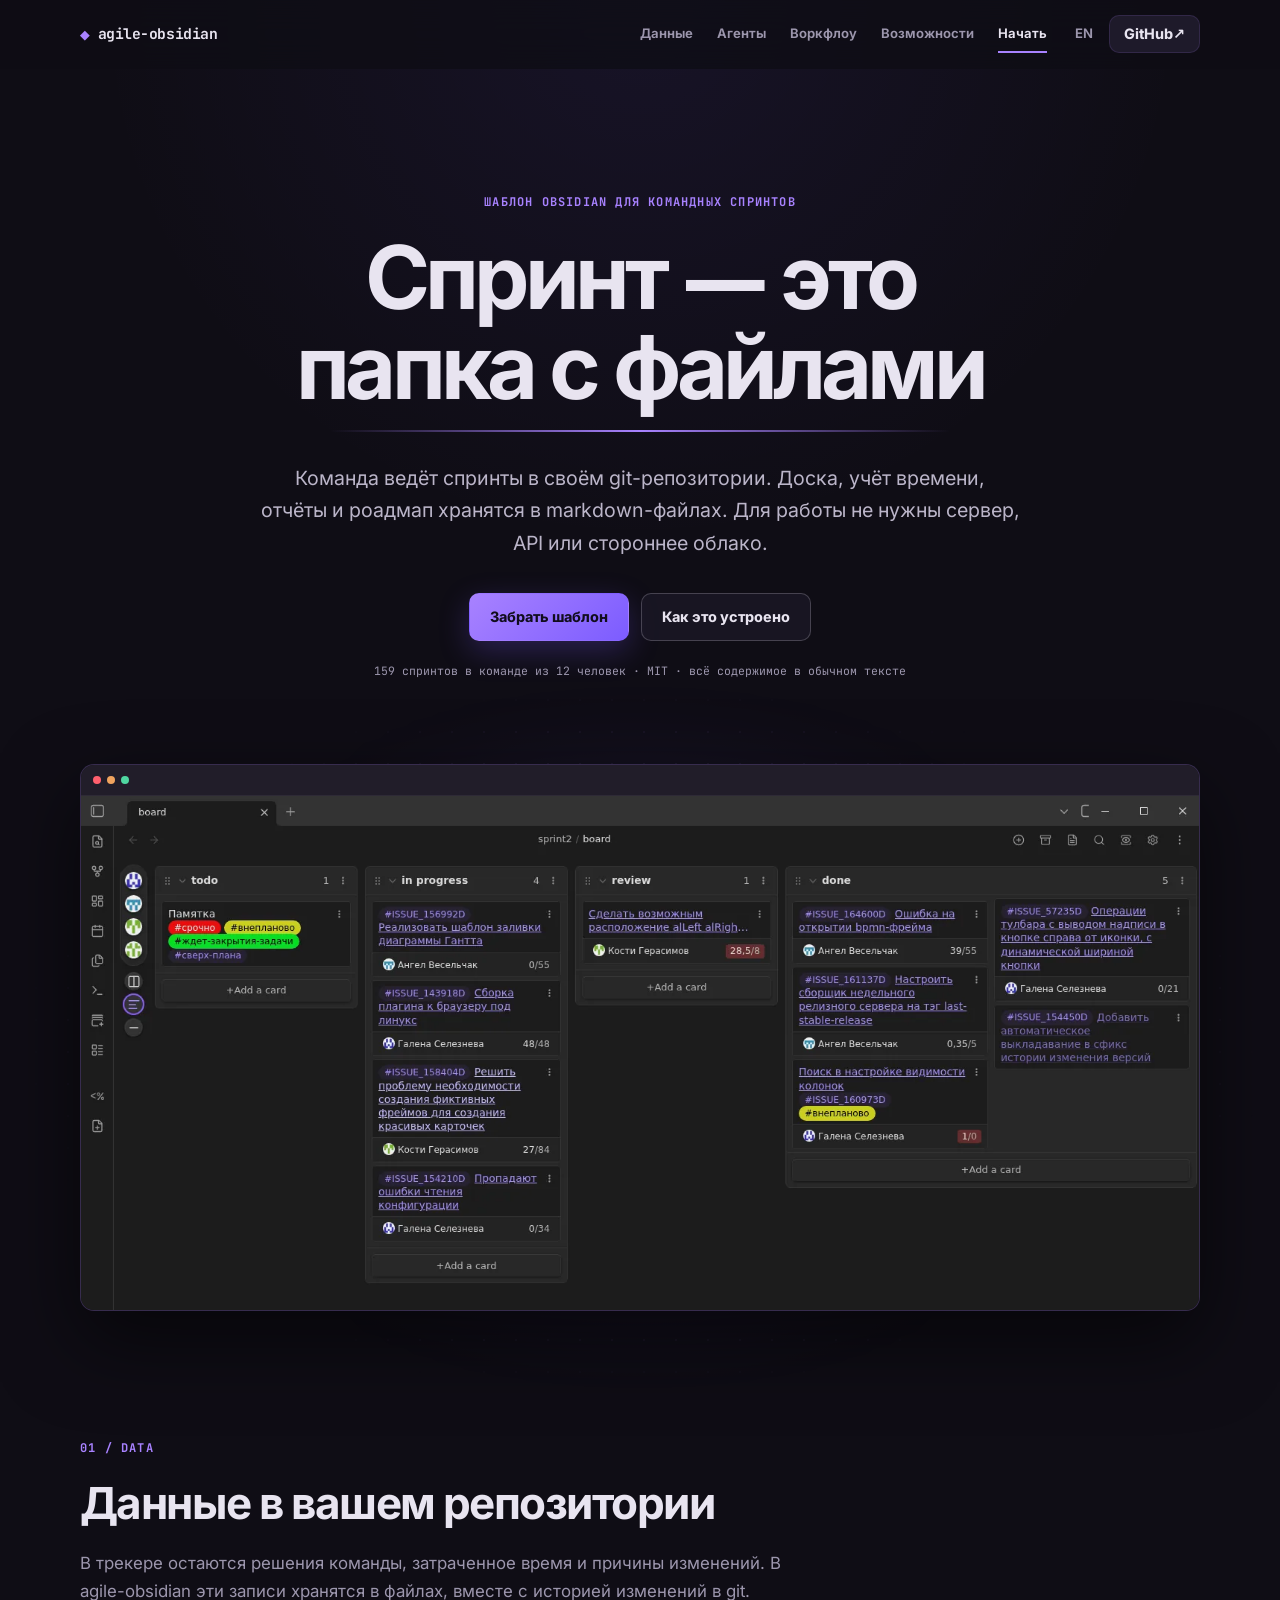
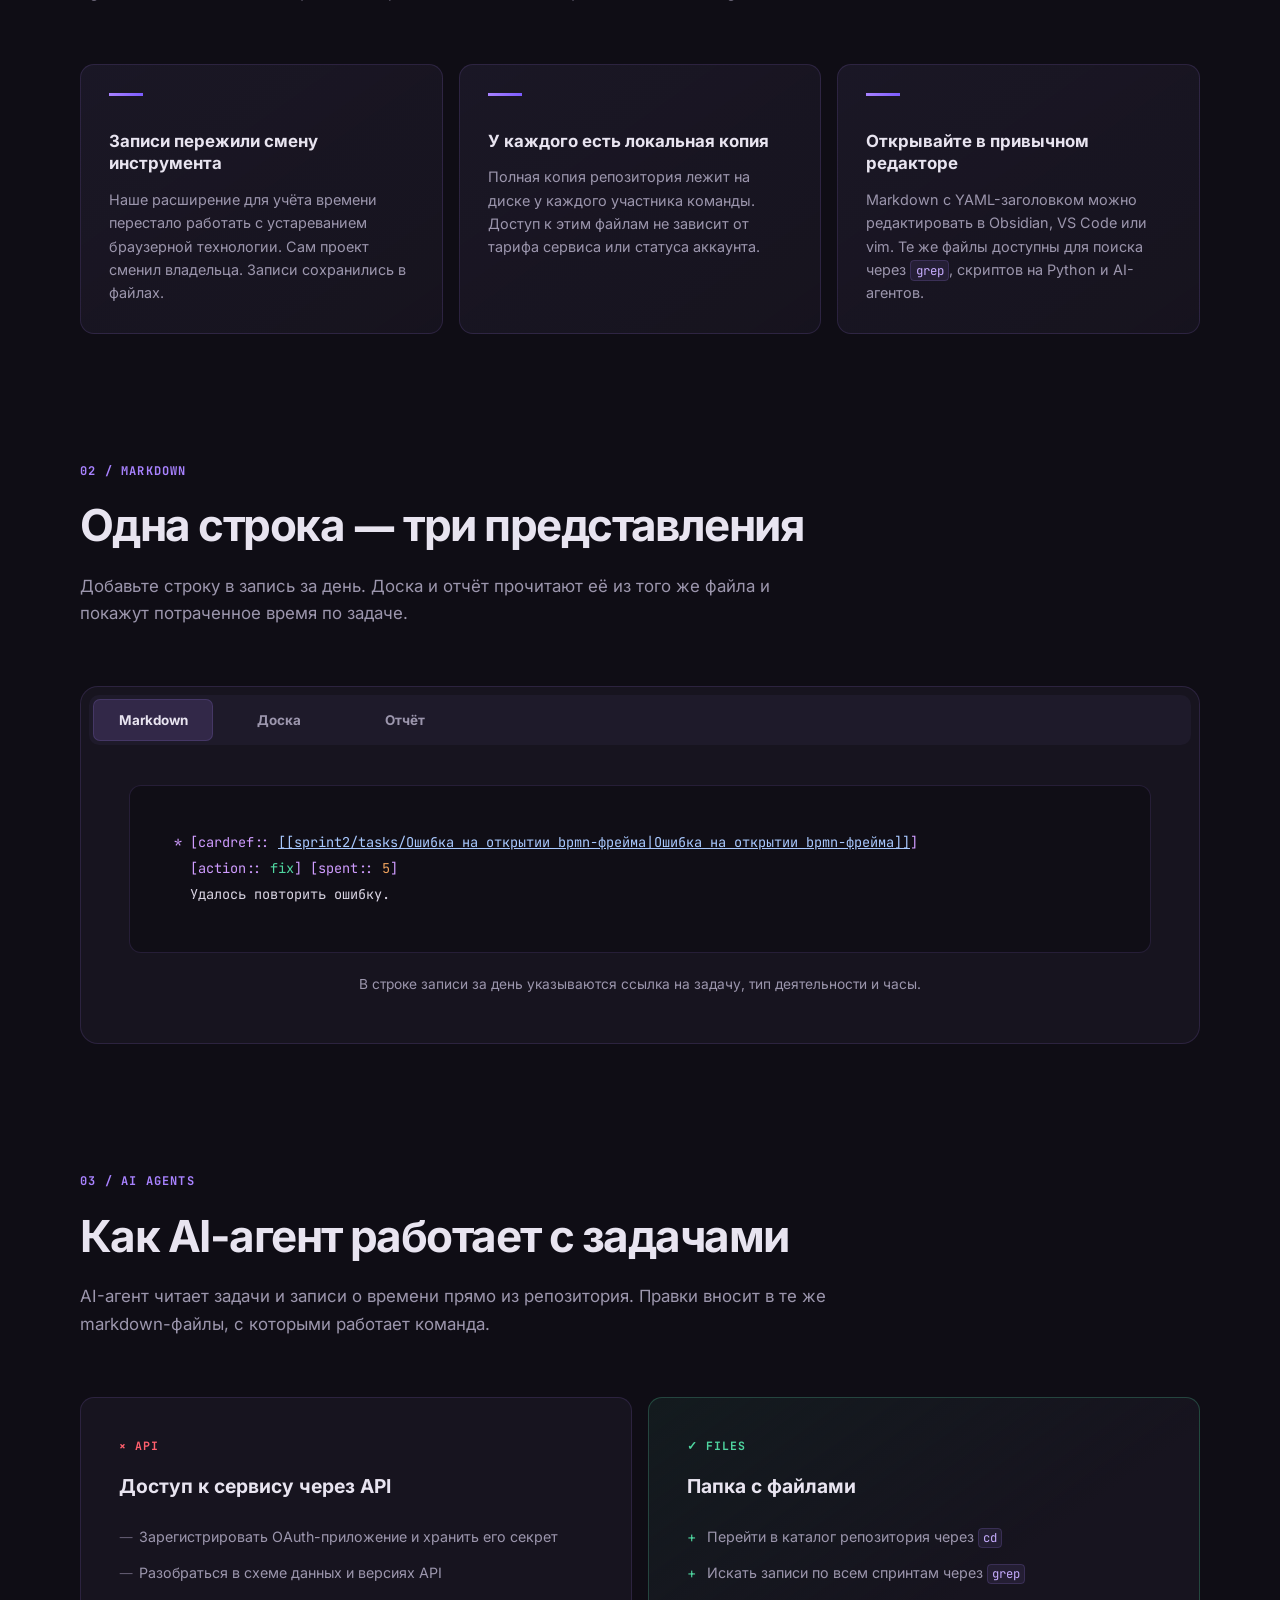
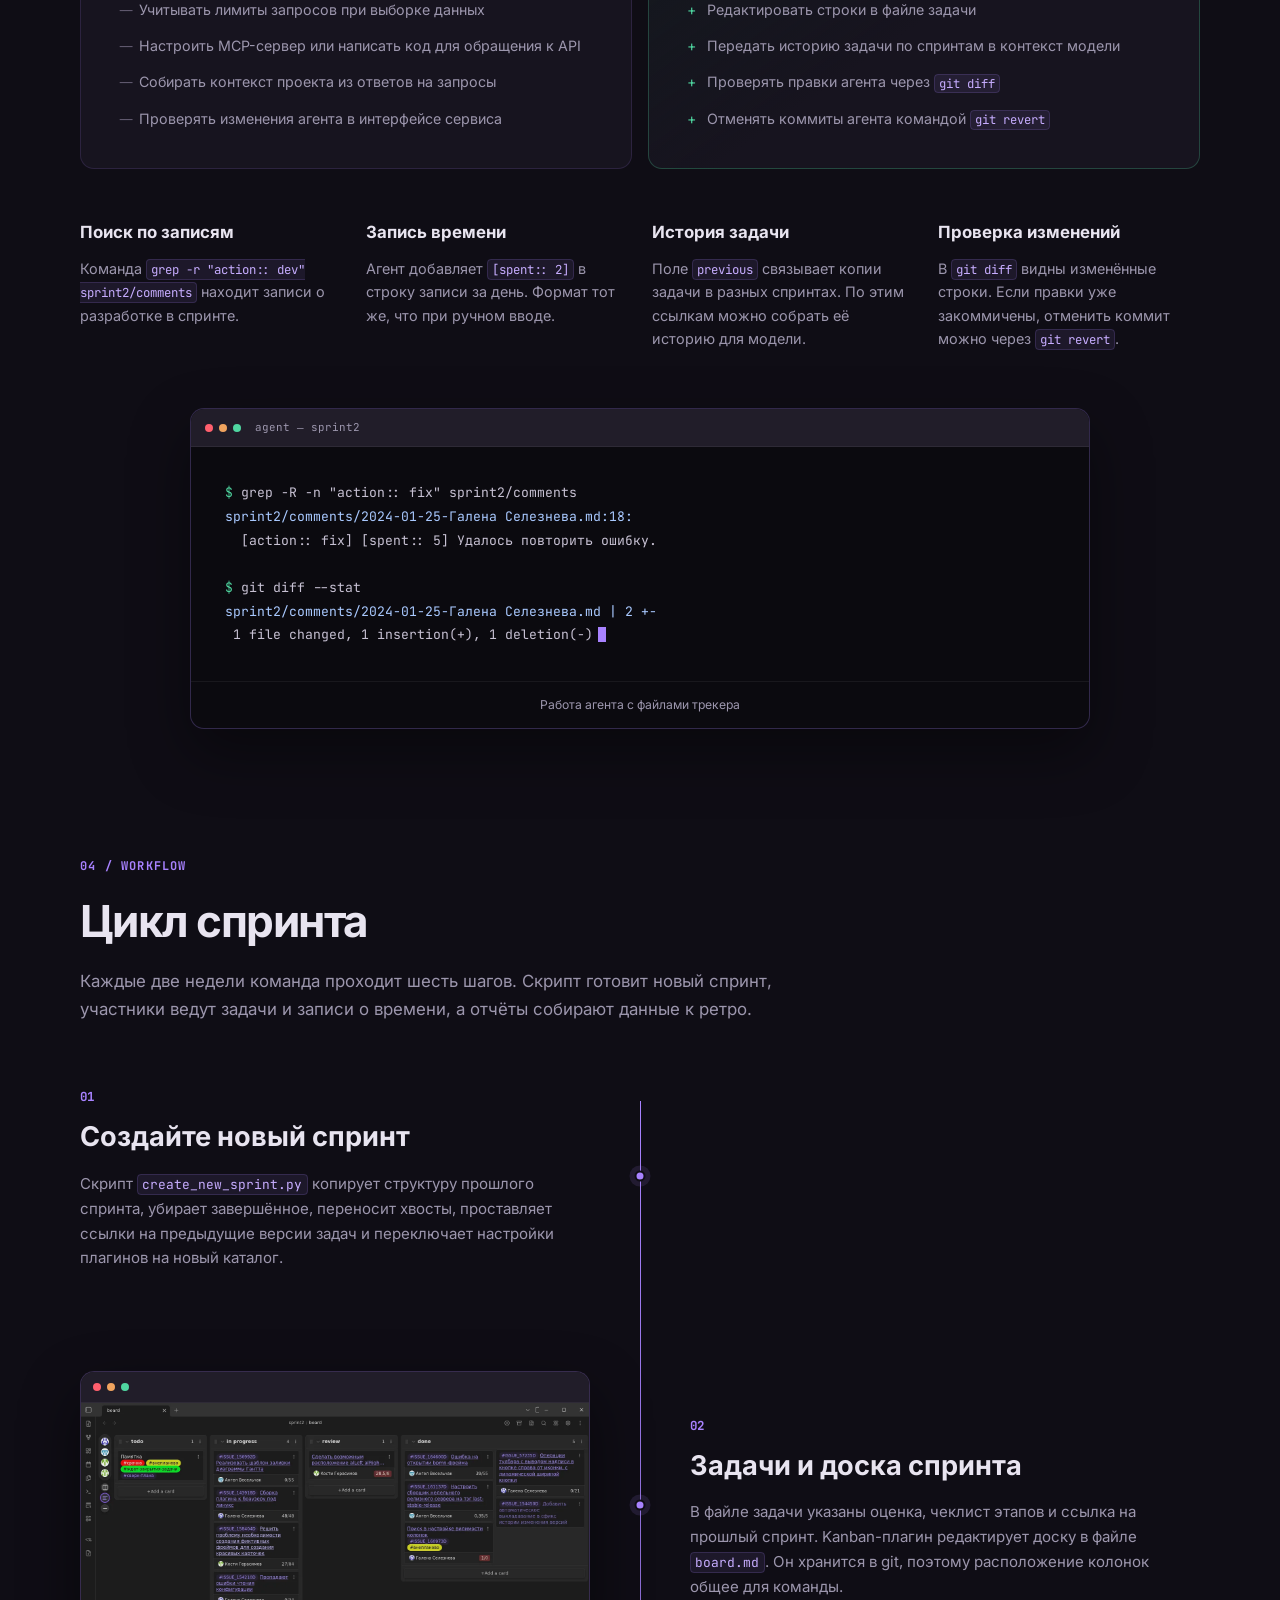
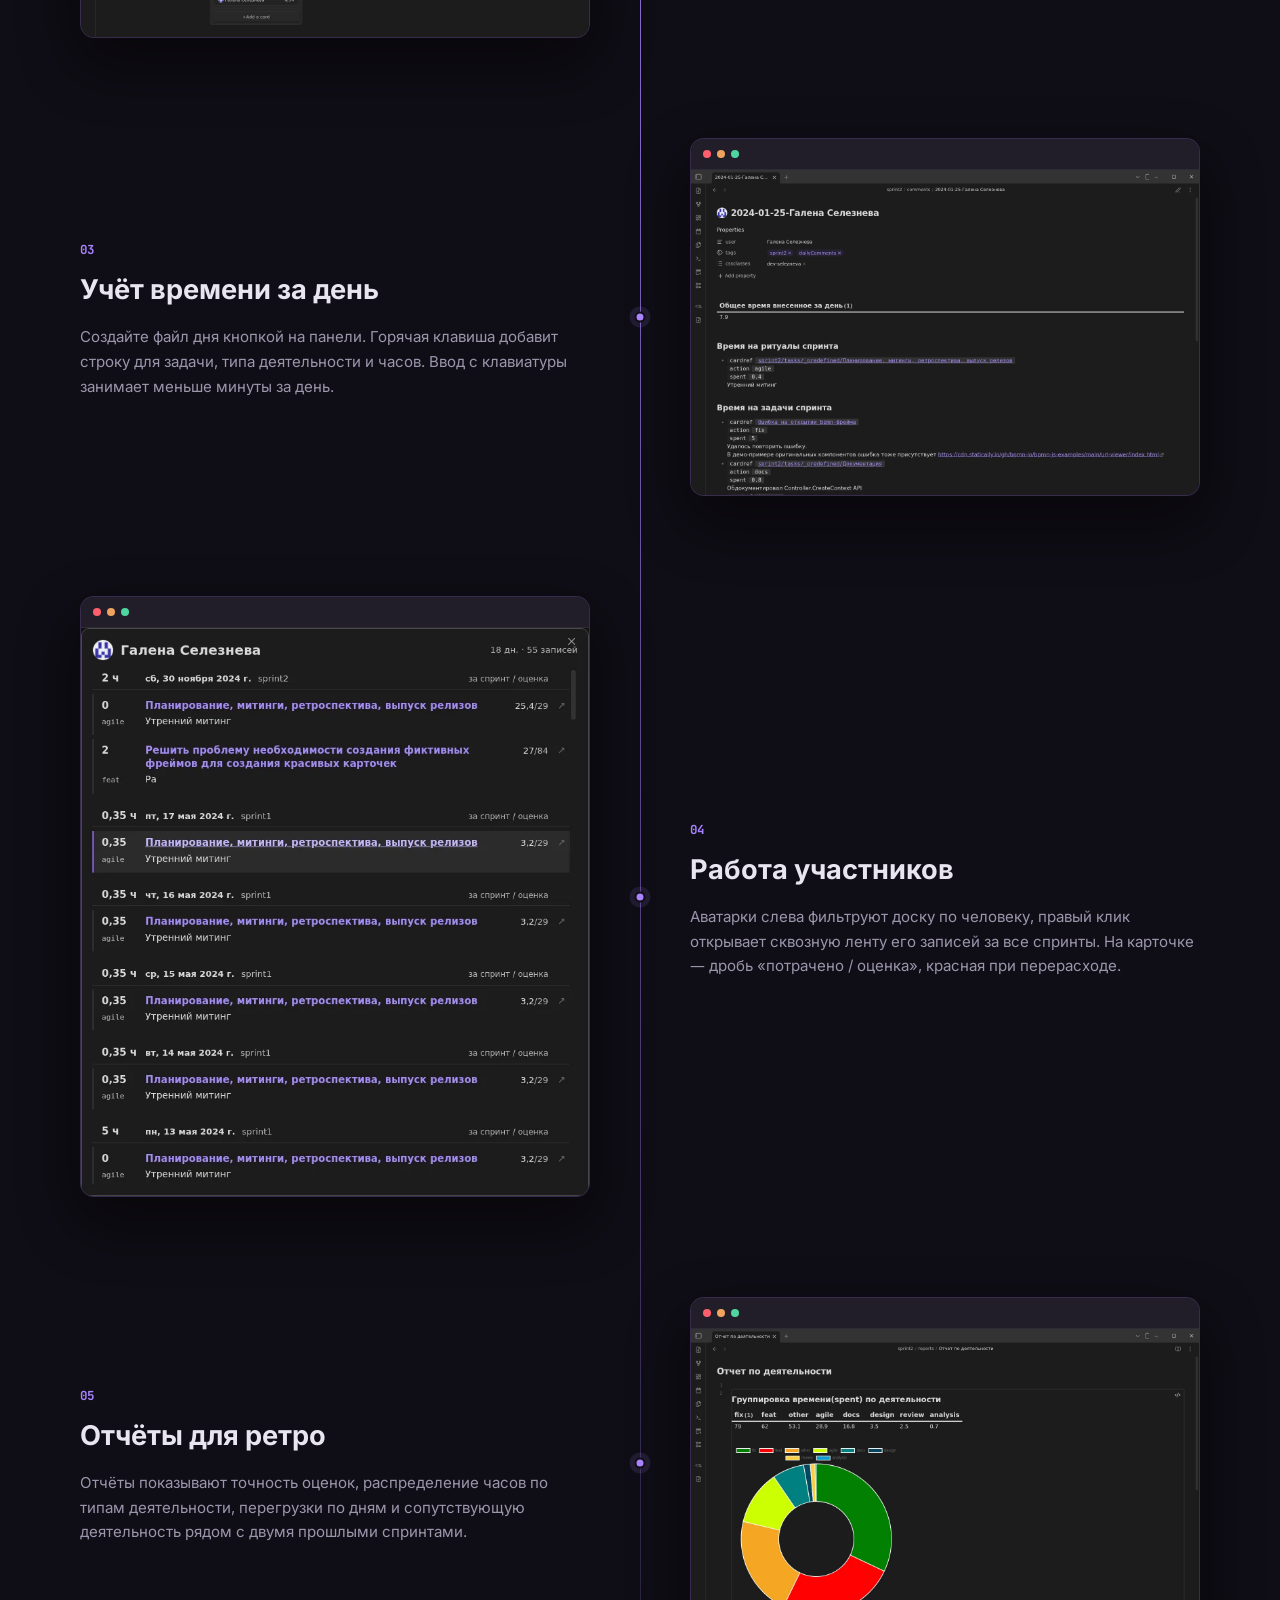
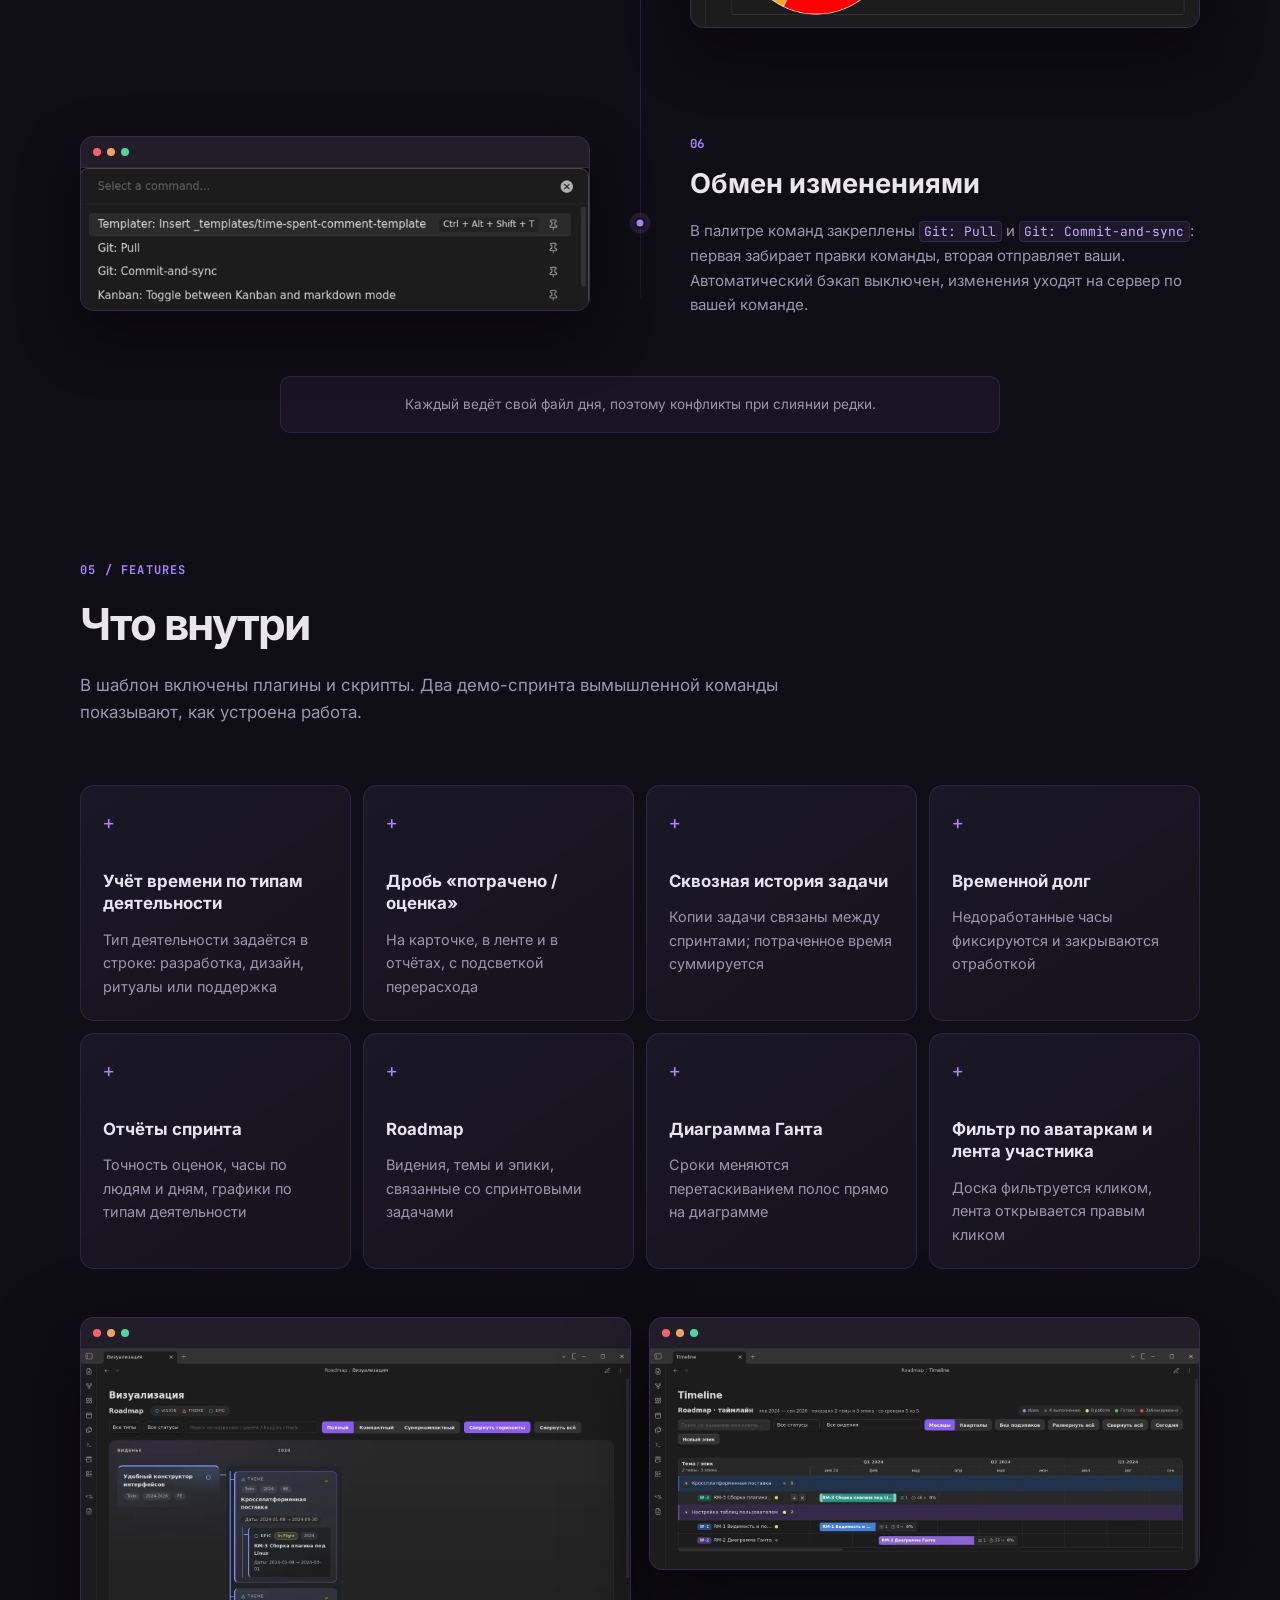
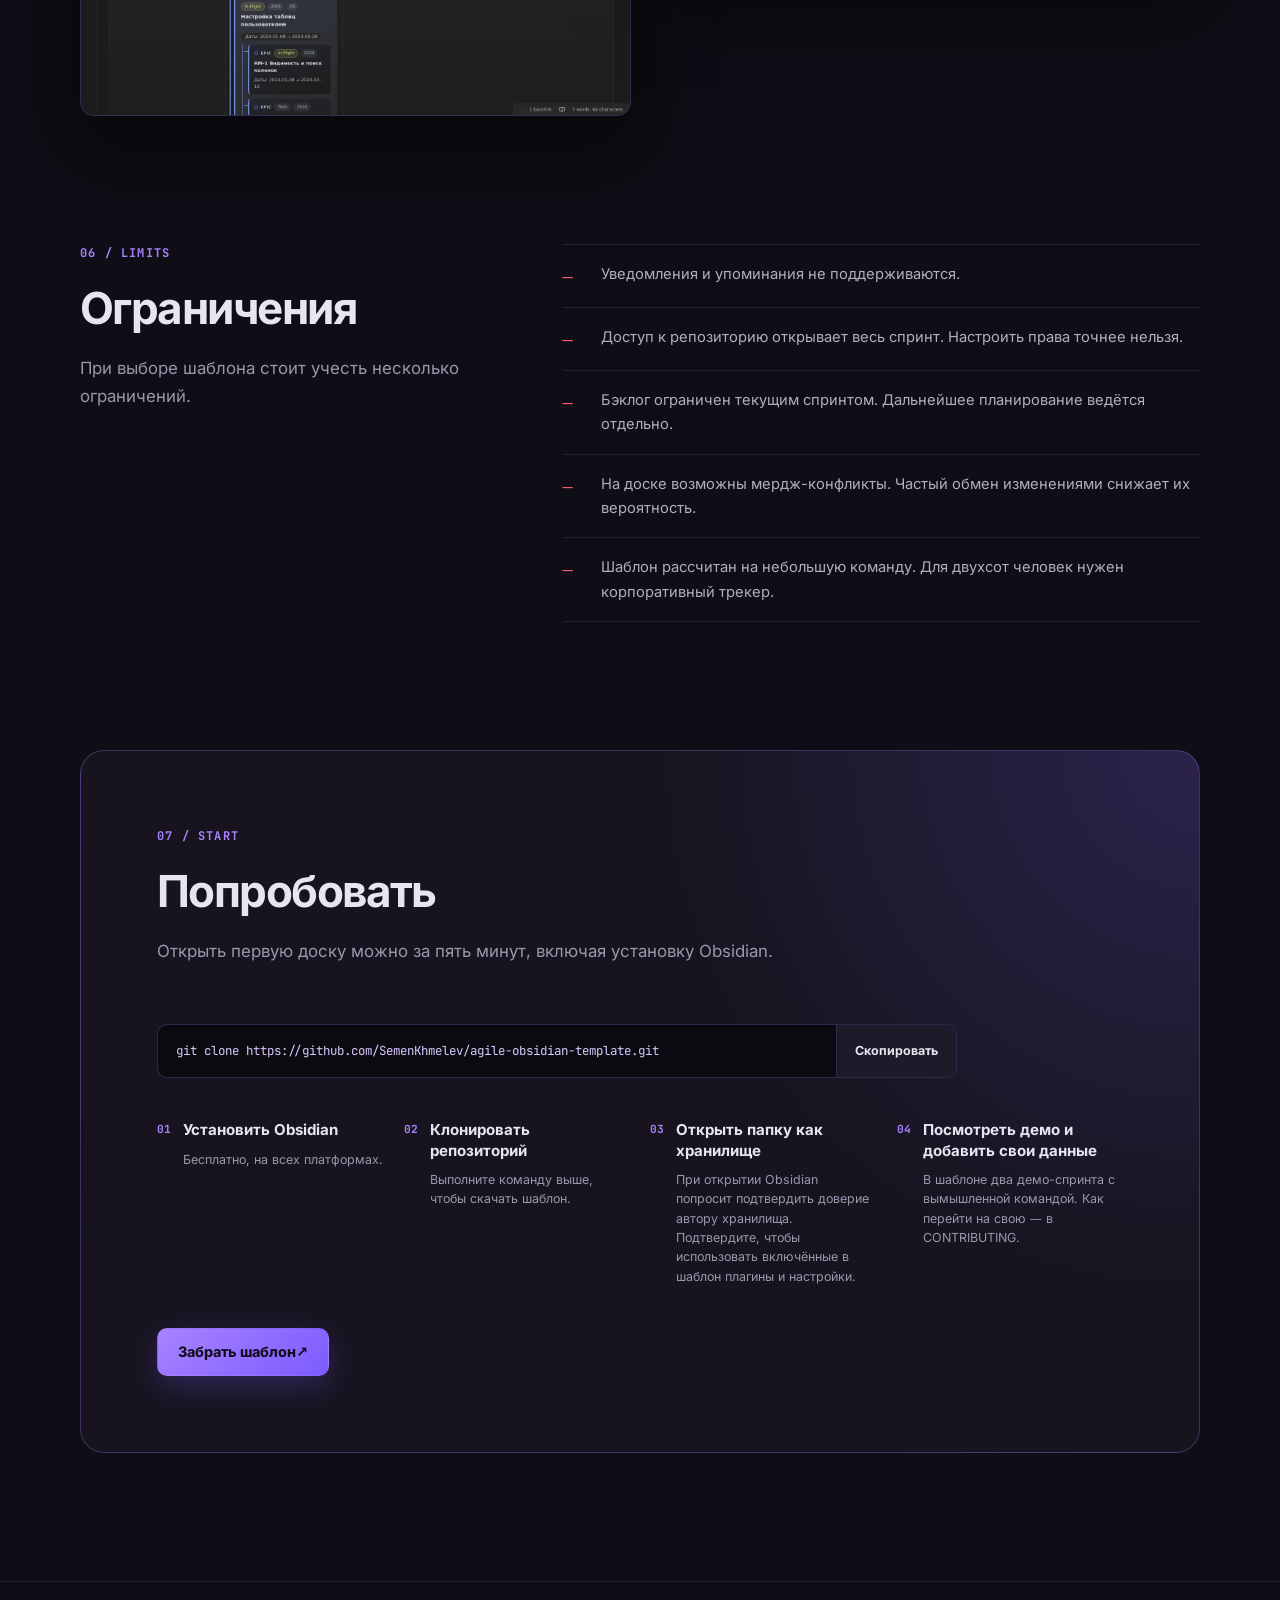
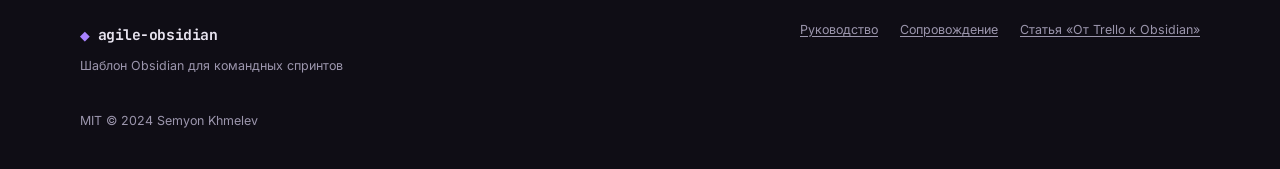
==== index.html @ 8d715c5b "feat: Добавить сайт-витрину шаблона Статический лендинг для публикации через GitHub Pages: рассказыв" ====
<!doctype html>
<html lang="ru">
<head>
  <meta charset="utf-8">
  <meta name="viewport" content="width=device-width, initial-scale=1">
  <meta name="color-scheme" content="dark">
  <meta name="theme-color" content="#0f0d15">
  <title>agile-obsidian — спринт как папка с файлами</title>
  <meta name="description" content="Шаблон Obsidian для командных спринтов: доска, учёт времени, отчёты и роадмап обычными markdown-файлами в вашем git-репозитории. Без сервера и без API.">
  <link rel="canonical" href="https://semenkhmelev.github.io/agile-obsidian-template/">
  <link rel="alternate" hreflang="ru" href="https://semenkhmelev.github.io/agile-obsidian-template/">
  <link rel="alternate" hreflang="en" href="https://semenkhmelev.github.io/agile-obsidian-template/en/">
  <link rel="alternate" hreflang="x-default" href="https://semenkhmelev.github.io/agile-obsidian-template/">
  <meta property="og:type" content="website">
  <meta property="og:site_name" content="agile-obsidian">
  <meta property="og:title" content="agile-obsidian — спринт как папка с файлами">
  <meta property="og:description" content="Шаблон Obsidian для командных спринтов: доска, учёт времени, отчёты и роадмап обычными markdown-файлами в вашем git-репозитории. Без сервера и без API.">
  <meta property="og:url" content="https://semenkhmelev.github.io/agile-obsidian-template/">
  <meta property="og:image" content="https://semenkhmelev.github.io/agile-obsidian-template/assets/img/og-image.png">
  <meta property="og:locale" content="ru">
  <meta name="twitter:card" content="summary_large_image">
  <meta name="twitter:title" content="agile-obsidian — спринт как папка с файлами">
  <meta name="twitter:description" content="Шаблон Obsidian для командных спринтов: доска, учёт времени, отчёты и роадмап обычными markdown-файлами в вашем git-репозитории. Без сервера и без API.">
  <meta name="twitter:image" content="https://semenkhmelev.github.io/agile-obsidian-template/assets/img/og-image.png">
  <link rel="icon" href="assets/img/favicon.svg" type="image/svg+xml">
  <link rel="stylesheet" href="assets/css/site.css">
  <script src="assets/js/site.js" defer></script>
</head>
<body>
  <a class="skip-link" href="#main">Перейти к содержанию</a>
  <header class="site-header">
    <div class="container nav-shell">
      <a class="brand" href="#top" aria-label="agile-obsidian">agile-obsidian</a>
      <nav class="site-nav" aria-label="agile-obsidian">
        
        <a href="#data">Данные</a>
        
        <a href="#agents">Агенты</a>
        
        <a href="#workflow">Воркфлоу</a>
        
        <a href="#features">Возможности</a>
        
        <a href="#start">Начать</a>
        
      </nav>
      <div class="nav-actions">
        <a class="language" href="en/" lang="en" hreflang="en" aria-label="English">EN</a>
        <a class="button button-small" href="https://github.com/SemenKhmelev/agile-obsidian-template">GitHub<span aria-hidden="true"> ↗</span></a>
      </div>
    </div>
  </header>

  <main id="main">
    <section class="hero" id="top" aria-labelledby="hero-title">
  <div class="container hero-copy">
    <p class="eyebrow">Шаблон Obsidian для командных спринтов</p>
    <h1 id="hero-title">Спринт — это папка с файлами</h1>
    <p class="hero-lead">Команда ведёт спринты в своём git-репозитории. Доска, учёт времени, отчёты и роадмап хранятся в markdown-файлах. Для работы не нужны сервер, API или стороннее облако.</p>
    <div class="hero-actions">
      <a class="button button-primary" href="https://github.com/SemenKhmelev/agile-obsidian-template">Забрать шаблон</a>
      <a class="button button-secondary" href="#data">Как это устроено</a>
    </div>
    <p class="hero-note">159 спринтов в команде из 12 человек · MIT · всё содержимое в обычном тексте</p>
  </div>
  <div class="container hero-visual">
    <button class="window screenshot-button" type="button" data-lightbox-src="assets/img/board.webp" data-lightbox-alt="Kanban-доска спринта в Obsidian: колонки задач, панель аватарок участников слева, на карточках дробь «потрачено / оценка»">
      <span class="window-bar" aria-hidden="true"><i></i><i></i><i></i></span>
      <img src="assets/img/board.webp" width="1500" height="690" alt="Kanban-доска спринта в Obsidian: колонки задач, панель аватарок участников слева, на карточках дробь «потрачено / оценка»" fetchpriority="high">
    </button>
  </div>
</section>

    <section class="section reveal" id="data" aria-labelledby="data-title">
  <div class="container">
    <div class="section-heading">
      <p class="section-kicker">01 / DATA</p>
      <h2 id="data-title">Данные в вашем репозитории</h2>
      <p>В трекере остаются решения команды, затраченное время и причины изменений. В agile-obsidian эти записи хранятся в файлах, вместе с историей изменений в git.</p>
    </div>
    <div class="cards data-cards">
      
      <article class="card">
        <span class="card-mark" aria-hidden="true"></span>
        <h3>Записи пережили смену инструмента</h3>
        <p>Наше расширение для учёта времени перестало работать с устареванием браузерной технологии. Сам проект сменил владельца. Записи сохранились в файлах.</p>
      </article>
      
      <article class="card">
        <span class="card-mark" aria-hidden="true"></span>
        <h3>У каждого есть локальная копия</h3>
        <p>Полная копия репозитория лежит на диске у каждого участника команды. Доступ к этим файлам не зависит от тарифа сервиса или статуса аккаунта.</p>
      </article>
      
      <article class="card">
        <span class="card-mark" aria-hidden="true"></span>
        <h3>Открывайте в привычном редакторе</h3>
        <p>Markdown с YAML-заголовком можно редактировать в Obsidian, VS Code или vim. Те же файлы доступны для поиска через <code>grep</code>, скриптов на Python и AI-агентов.</p>
      </article>
      
    </div>
  </div>
</section>

    <section class="section reveal" id="text" aria-labelledby="text-title">
  <div class="container">
    <div class="section-heading">
      <p class="section-kicker">02 / MARKDOWN</p>
      <h2 id="text-title">Одна строка — три представления</h2>
      <p>Добавьте строку в запись за день. Доска и отчёт прочитают её из того же файла и покажут потраченное время по задаче.</p>
    </div>
    <div class="triptych" data-tabs>
      <div class="tab-list" role="tablist" aria-label="Одна строка — три представления">
        <button id="tab-markdown" type="button" role="tab" aria-selected="true" aria-controls="panel-markdown">Markdown</button>
        <button id="tab-board" type="button" role="tab" aria-selected="false" aria-controls="panel-board" tabindex="-1">Доска</button>
        <button id="tab-report" type="button" role="tab" aria-selected="false" aria-controls="panel-report" tabindex="-1">Отчёт</button>
      </div>
      <div class="tab-panel" id="panel-markdown" role="tabpanel" aria-labelledby="tab-markdown">
        <div class="code-sample" tabindex="0"><pre><code><span class="md-bullet">*</span> <span class="md-property">[cardref::</span> <span class="md-link">[[sprint2/tasks/Ошибка на открытии bpmn-фрейма|Ошибка на открытии bpmn-фрейма]]</span><span class="md-property">]</span>
  <span class="md-property">[action::</span> <span class="md-value">fix</span><span class="md-property">]</span> <span class="md-property">[spent::</span> <span class="md-number">5</span><span class="md-property">]</span>
  Удалось повторить ошибку.</code></pre></div>
        <p class="caption">В строке записи за день указываются ссылка на задачу, тип деятельности и часы.</p>
      </div>
      <div class="tab-panel" id="panel-board" role="tabpanel" aria-labelledby="tab-board">
        <button class="window screenshot-button compact-shot" type="button" data-lightbox-src="assets/img/card.webp" data-lightbox-alt="Фрагмент доски спринта: колонки review и done, подсвечена карточка «Ошибка на открытии bpmn-фрейма» с дробью 39/55">
          <span class="window-bar" aria-hidden="true"><i></i><i></i><i></i></span>
          <img src="assets/img/card.webp" width="1680" height="876" loading="lazy" alt="Фрагмент доски спринта: колонки review и done, подсвечена карточка «Ошибка на открытии bpmn-фрейма» с дробью 39/55">
        </button>
        <p class="caption">Та же задача на доске. Дробь «потрачено / оценка» стоит на карточке, при перерасходе она краснеет — как у соседней задачи в review.</p>
      </div>
      <div class="tab-panel" id="panel-report" role="tabpanel" aria-labelledby="tab-report">
        <button class="window screenshot-button" type="button" data-lightbox-src="assets/img/report.webp" data-lightbox-alt="Отчёт по задачам спринта: таблица с оценкой, потраченным временем и состоянием задач">
          <span class="window-bar" aria-hidden="true"><i></i><i></i><i></i></span>
          <img src="assets/img/report.webp" width="1500" height="1000" loading="lazy" alt="Отчёт по задачам спринта: таблица с оценкой, потраченным временем и состоянием задач">
        </button>
        <p class="caption">Отчёт спринта собирает оценку, факт и точность из записей.</p>
      </div>
    </div>
  </div>
</section>

    <section class="section reveal" id="agents" aria-labelledby="agents-title">
  <div class="container">
    <div class="section-heading wide-heading">
      <p class="section-kicker">03 / AI AGENTS</p>
      <h2 id="agents-title">Как AI-агент работает с задачами</h2>
      <p>AI-агент читает задачи и записи о времени прямо из репозитория. Правки вносит в те же markdown-файлы, с которыми работает команда.</p>
    </div>
    <div class="agent-compare">
      <article class="compare-panel compare-closed">
        <p class="compare-label"><span aria-hidden="true">×</span> API</p>
        <h3>Доступ к сервису через API</h3>
        <ul>
          
          <li>Зарегистрировать OAuth-приложение и хранить его секрет</li>
          
          <li>Разобраться в схеме данных и версиях API</li>
          
          <li>Учитывать лимиты запросов при выборке данных</li>
          
          <li>Настроить MCP-сервер или написать код для обращения к API</li>
          
          <li>Собирать контекст проекта из ответов на запросы</li>
          
          <li>Проверять изменения агента в интерфейсе сервиса</li>
          
        </ul>
      </article>
      <article class="compare-panel compare-files">
        <p class="compare-label"><span aria-hidden="true">✓</span> FILES</p>
        <h3>Папка с файлами</h3>
        <ul>
          
          <li>Перейти в каталог репозитория через <code>cd</code></li>
          
          <li>Искать записи по всем спринтам через <code>grep</code></li>
          
          <li>Редактировать строки в файле задачи</li>
          
          <li>Передать историю задачи по спринтам в контекст модели</li>
          
          <li>Проверять правки агента через <code>git diff</code></li>
          
          <li>Отменять коммиты агента командой <code>git revert</code></li>
          
        </ul>
      </article>
    </div>
    <div class="agent-points">
      
      <article>
        <h3>Поиск по записям</h3>
        <p>Команда <code>grep -r &quot;action:: dev&quot; sprint2/comments</code> находит записи о разработке в спринте.</p>
      </article>
      
      <article>
        <h3>Запись времени</h3>
        <p>Агент добавляет <code>[spent:: 2]</code> в строку записи за день. Формат тот же, что при ручном вводе.</p>
      </article>
      
      <article>
        <h3>История задачи</h3>
        <p>Поле <code>previous</code> связывает копии задачи в разных спринтах. По этим ссылкам можно собрать её историю для модели.</p>
      </article>
      
      <article>
        <h3>Проверка изменений</h3>
        <p>В <code>git diff</code> видны изменённые строки. Если правки уже закоммичены, отменить коммит можно через <code>git revert</code>.</p>
      </article>
      
    </div>
    <figure class="terminal">
      <div class="terminal-bar" aria-hidden="true"><i></i><i></i><i></i><span>agent — sprint2</span></div>
      <pre><code><span class="prompt">$</span> grep -R -n "action:: fix" sprint2/comments
<span class="result">sprint2/comments/2024-01-25-Галена Селезнева.md:18:</span>
  [action:: fix] [spent:: 5] Удалось повторить ошибку.

<span class="prompt">$</span> git diff --stat
<span class="result">sprint2/comments/2024-01-25-Галена Селезнева.md | 2 +-</span>
 1 file changed, 1 insertion(+), 1 deletion(-)<span class="cursor" aria-hidden="true"></span></code></pre>
      <figcaption>Работа агента с файлами трекера</figcaption>
    </figure>
  </div>
</section>

    <section class="section reveal" id="workflow" aria-labelledby="workflow-title">
  <div class="container">
    <div class="section-heading">
      <p class="section-kicker">04 / WORKFLOW</p>
      <h2 id="workflow-title">Цикл спринта</h2>
      <p>Каждые две недели команда проходит шесть шагов. Скрипт готовит новый спринт, участники ведут задачи и записи о времени, а отчёты собирают данные к ретро.</p>
    </div>
    <div class="workflow-list">
      
      <article class="workflow-step">
        <div class="step-copy">
          <span class="step-number">01</span>
          <h3>Создайте новый спринт</h3>
          <p>Скрипт <code>create_new_sprint.py</code> копирует структуру прошлого спринта, убирает завершённое, переносит хвосты, проставляет ссылки на предыдущие версии задач и переключает настройки плагинов на новый каталог.</p>
        </div>
        
      </article>
      
      <article class="workflow-step">
        <div class="step-copy">
          <span class="step-number">02</span>
          <h3>Задачи и доска спринта</h3>
          <p>В файле задачи указаны оценка, чеклист этапов и ссылка на прошлый спринт. Kanban-плагин редактирует доску в файле <code>board.md</code>. Он хранится в git, поэтому расположение колонок общее для команды.</p>
        </div>
        
        <button class="window screenshot-button step-shot" type="button" data-lightbox-src="assets/img/board.webp" data-lightbox-alt="Доска спринта с колонками и карточками задач">
          <span class="window-bar" aria-hidden="true"><i></i><i></i><i></i></span>
          <img src="assets/img/board.webp" width="1500" height="690" loading="lazy" alt="Доска спринта с колонками и карточками задач">
        </button>
        
      </article>
      
      <article class="workflow-step">
        <div class="step-copy">
          <span class="step-number">03</span>
          <h3>Учёт времени за день</h3>
          <p>Создайте файл дня кнопкой на панели. Горячая клавиша добавит строку для задачи, типа деятельности и часов. Ввод с клавиатуры занимает меньше минуты за день.</p>
        </div>
        
        <button class="window screenshot-button step-shot" type="button" data-lightbox-src="assets/img/daily.webp" data-lightbox-alt="Запись за день в редакторе Obsidian: строки учёта времени по задачам">
          <span class="window-bar" aria-hidden="true"><i></i><i></i><i></i></span>
          <img src="assets/img/daily.webp" width="1500" height="960" loading="lazy" alt="Запись за день в редакторе Obsidian: строки учёта времени по задачам">
        </button>
        
      </article>
      
      <article class="workflow-step">
        <div class="step-copy">
          <span class="step-number">04</span>
          <h3>Работа участников</h3>
          <p>Аватарки слева фильтруют доску по человеку, правый клик открывает сквозную ленту его записей за все спринты. На карточке — дробь «потрачено / оценка», красная при перерасходе.</p>
        </div>
        
        <button class="window screenshot-button step-shot" type="button" data-lightbox-src="assets/img/feed.webp" data-lightbox-alt="Лента записей участника: дни сверху вниз, часы, тип деятельности и ссылки на задачи">
          <span class="window-bar" aria-hidden="true"><i></i><i></i><i></i></span>
          <img src="assets/img/feed.webp" width="760" height="850" loading="lazy" alt="Лента записей участника: дни сверху вниз, часы, тип деятельности и ссылки на задачи">
        </button>
        
      </article>
      
      <article class="workflow-step">
        <div class="step-copy">
          <span class="step-number">05</span>
          <h3>Отчёты для ретро</h3>
          <p>Отчёты показывают точность оценок, распределение часов по типам деятельности, перегрузки по дням и сопутствующую деятельность рядом с двумя прошлыми спринтами.</p>
        </div>
        
        <button class="window screenshot-button step-shot" type="button" data-lightbox-src="assets/img/charts.webp" data-lightbox-alt="Графики отчёта: распределение потраченного времени по типам деятельности">
          <span class="window-bar" aria-hidden="true"><i></i><i></i><i></i></span>
          <img src="assets/img/charts.webp" width="1500" height="880" loading="lazy" alt="Графики отчёта: распределение потраченного времени по типам деятельности">
        </button>
        
      </article>
      
      <article class="workflow-step">
        <div class="step-copy">
          <span class="step-number">06</span>
          <h3>Обмен изменениями</h3>
          <p>В палитре команд закреплены <code>Git: Pull</code> и <code>Git: Commit-and-sync</code>: первая забирает правки команды, вторая отправляет ваши. Автоматический бэкап выключен, изменения уходят на сервер по вашей команде.</p>
        </div>
        
        <button class="window screenshot-button step-shot" type="button" data-lightbox-src="assets/img/palette.webp" data-lightbox-alt="Палитра команд Obsidian: сверху закреплены команды Git: Pull и Git: Commit-and-sync">
          <span class="window-bar" aria-hidden="true"><i></i><i></i><i></i></span>
          <img src="assets/img/palette.webp" width="1396" height="390" loading="lazy" alt="Палитра команд Obsidian: сверху закреплены команды Git: Pull и Git: Commit-and-sync">
        </button>
        
      </article>
      
    </div>
    <p class="workflow-footnote">Каждый ведёт свой файл дня, поэтому конфликты при слиянии редки.</p>
  </div>
</section>

    <section class="section reveal" id="features" aria-labelledby="features-title">
  <div class="container">
    <div class="section-heading">
      <p class="section-kicker">05 / FEATURES</p>
      <h2 id="features-title">Что внутри</h2>
      <p>В шаблон включены плагины и скрипты. Два демо-спринта вымышленной команды показывают, как устроена работа.</p>
    </div>
    <div class="feature-grid">
      
      <article class="feature-card">
        <span aria-hidden="true">+</span>
        <h3>Учёт времени по типам деятельности</h3>
        <p>Тип деятельности задаётся в строке: разработка, дизайн, ритуалы или поддержка</p>
      </article>
      
      <article class="feature-card">
        <span aria-hidden="true">+</span>
        <h3>Дробь «потрачено / оценка»</h3>
        <p>На карточке, в ленте и в отчётах, с подсветкой перерасхода</p>
      </article>
      
      <article class="feature-card">
        <span aria-hidden="true">+</span>
        <h3>Сквозная история задачи</h3>
        <p>Копии задачи связаны между спринтами; потраченное время суммируется</p>
      </article>
      
      <article class="feature-card">
        <span aria-hidden="true">+</span>
        <h3>Временной долг</h3>
        <p>Недоработанные часы фиксируются и закрываются отработкой</p>
      </article>
      
      <article class="feature-card">
        <span aria-hidden="true">+</span>
        <h3>Отчёты спринта</h3>
        <p>Точность оценок, часы по людям и дням, графики по типам деятельности</p>
      </article>
      
      <article class="feature-card">
        <span aria-hidden="true">+</span>
        <h3>Roadmap</h3>
        <p>Видения, темы и эпики, связанные со спринтовыми задачами</p>
      </article>
      
      <article class="feature-card">
        <span aria-hidden="true">+</span>
        <h3>Диаграмма Ганта</h3>
        <p>Сроки меняются перетаскиванием полос прямо на диаграмме</p>
      </article>
      
      <article class="feature-card">
        <span aria-hidden="true">+</span>
        <h3>Фильтр по аватаркам и лента участника</h3>
        <p>Доска фильтруется кликом, лента открывается правым кликом</p>
      </article>
      
    </div>
    <div class="feature-shots">
      <button class="window screenshot-button" type="button" data-lightbox-src="assets/img/roadmap.webp" data-lightbox-alt="Визуализация роадмапа: видения, темы и эпики в виде иерархии">
        <span class="window-bar" aria-hidden="true"><i></i><i></i><i></i></span>
        <img src="assets/img/roadmap.webp" width="1500" height="1000" loading="lazy" alt="Визуализация роадмапа: видения, темы и эпики в виде иерархии">
      </button>
      <button class="window screenshot-button" type="button" data-lightbox-src="assets/img/timeline.webp" data-lightbox-alt="Диаграмма Ганта по темам и эпикам роадмапа">
        <span class="window-bar" aria-hidden="true"><i></i><i></i><i></i></span>
        <img src="assets/img/timeline.webp" width="1500" height="600" loading="lazy" alt="Диаграмма Ганта по темам и эпикам роадмапа">
      </button>
    </div>
  </div>
</section>

    <section class="section reveal" id="limits" aria-labelledby="limits-title">
  <div class="container limits-layout">
    <div class="section-heading">
      <p class="section-kicker">06 / LIMITS</p>
      <h2 id="limits-title">Ограничения</h2>
      <p>При выборе шаблона стоит учесть несколько ограничений.</p>
    </div>
    <ul class="limits-list">
      
      <li><span aria-hidden="true">—</span><p>Уведомления и упоминания не поддерживаются.</p></li>
      
      <li><span aria-hidden="true">—</span><p>Доступ к репозиторию открывает весь спринт. Настроить права точнее нельзя.</p></li>
      
      <li><span aria-hidden="true">—</span><p>Бэклог ограничен текущим спринтом. Дальнейшее планирование ведётся отдельно.</p></li>
      
      <li><span aria-hidden="true">—</span><p>На доске возможны мердж-конфликты. Частый обмен изменениями снижает их вероятность.</p></li>
      
      <li><span aria-hidden="true">—</span><p>Шаблон рассчитан на небольшую команду. Для двухсот человек нужен корпоративный трекер.</p></li>
      
    </ul>
  </div>
</section>

    <section class="section start-section reveal" id="start" aria-labelledby="start-title">
  <div class="container start-card">
    <div class="section-heading">
      <p class="section-kicker">07 / START</p>
      <h2 id="start-title">Попробовать</h2>
      <p>Открыть первую доску можно за пять минут, включая установку Obsidian.</p>
    </div>
    <div class="command" data-copy-wrap>
      <code data-copy-value>git clone https://github.com/SemenKhmelev/agile-obsidian-template.git</code>
      <button type="button" data-copy data-label="Скопировать" data-copied="Скопировано">Скопировать</button>
      <span class="sr-only" aria-live="polite" data-copy-status></span>
    </div>
    <ol class="start-steps">
      
      <li>
        <div>
          <h3>Установить Obsidian</h3>
          <p>Бесплатно, на всех платформах.</p>
        </div>
      </li>
      
      <li>
        <div>
          <h3>Клонировать репозиторий</h3>
          <p>Выполните команду выше, чтобы скачать шаблон.</p>
        </div>
      </li>
      
      <li>
        <div>
          <h3>Открыть папку как хранилище</h3>
          <p>При открытии Obsidian попросит подтвердить доверие автору хранилища. Подтвердите, чтобы использовать включённые в шаблон плагины и настройки.</p>
        </div>
      </li>
      
      <li>
        <div>
          <h3>Посмотреть демо и добавить свои данные</h3>
          <p>В шаблоне два демо-спринта с вымышленной командой. Как перейти на свою — в CONTRIBUTING.</p>
        </div>
      </li>
      
    </ol>
    <a class="button button-primary start-button" href="https://github.com/SemenKhmelev/agile-obsidian-template">Забрать шаблон<span aria-hidden="true"> ↗</span></a>
  </div>
</section>

  </main>

  <footer class="site-footer">
    <div class="container footer-grid">
      <div>
        <a class="brand" href="#top">agile-obsidian</a>
        <p>Шаблон Obsidian для командных спринтов</p>
      </div>
      <nav class="footer-links" aria-label="Шаблон Obsidian для командных спринтов">
        <a href="https://github.com/SemenKhmelev/agile-obsidian-template#readme">Руководство</a>
        <a href="https://github.com/SemenKhmelev/agile-obsidian-template/blob/master/CONTRIBUTING.md">Сопровождение</a>
        <a href="https://habr.com/ru/articles/864466/">Статья «От Trello к Obsidian»</a>
      </nav>
      <p class="license">MIT © 2024 Semyon Khmelev</p>
    </div>
  </footer>

  <dialog class="lightbox" data-lightbox>
    <button class="lightbox-close" type="button" data-lightbox-close aria-label="Закрыть">×</button>
    <img data-lightbox-image alt="">
  </dialog>
</body>
</html>
---- assets/css/site.css ----
@font-face {
  font-family: "Inter";
  src: url("../fonts/inter-latin-wght-normal.woff2") format("woff2");
  font-weight: 100 900;
  font-style: normal;
  font-display: swap;
  unicode-range: U+0000-024F, U+1E00-1EFF;
}

@font-face {
  font-family: "Inter";
  src: url("../fonts/inter-cyrillic-wght-normal.woff2") format("woff2");
  font-weight: 100 900;
  font-style: normal;
  font-display: swap;
  unicode-range: U+0400-052F;
}

@font-face {
  font-family: "JetBrains Mono";
  src: url("../fonts/jetbrains-mono-latin-400-normal.woff2") format("woff2");
  font-weight: 400;
  font-style: normal;
  font-display: swap;
  unicode-range: U+0000-024F, U+1E00-1EFF;
}

@font-face {
  font-family: "JetBrains Mono";
  src: url("../fonts/jetbrains-mono-cyrillic-400-normal.woff2") format("woff2");
  font-weight: 400;
  font-style: normal;
  font-display: swap;
  unicode-range: U+0400-052F;
}

@font-face {
  font-family: "JetBrains Mono";
  src: url("../fonts/jetbrains-mono-latin-700-normal.woff2") format("woff2");
  font-weight: 700;
  font-style: normal;
  font-display: swap;
  unicode-range: U+0000-024F, U+1E00-1EFF;
}

@font-face {
  font-family: "JetBrains Mono";
  src: url("../fonts/jetbrains-mono-cyrillic-700-normal.woff2") format("woff2");
  font-weight: 700;
  font-style: normal;
  font-display: swap;
  unicode-range: U+0400-052F;
}

:root {
  color-scheme: dark;
  --bg: #0f0d15;
  --surface: #17141f;
  --surface-2: #1e1a2a;
  --border: rgba(168, 130, 255, .14);
  --text: #e8e4f0;
  --muted: #9c96ad;
  --accent: #a882ff;
  --accent-2: #7c5cff;
  --spent: #f0a35e;
  --over: #ff5f6d;
  --done: #4fd6a0;
  --radius: 14px;
  --maxw: 1120px;
  --section-space: clamp(72px, 10vw, 128px);
}

*,
*::before,
*::after {
  box-sizing: border-box;
}

html {
  scroll-behavior: smooth;
  scroll-padding-top: 88px;
  overflow-x: clip;
}

body {
  min-width: 320px;
  margin: 0;
  overflow-x: clip;
  background:
    radial-gradient(circle at 50% 0, rgba(124, 92, 255, .08), transparent 34rem),
    var(--bg);
  color: var(--text);
  font-family: "Inter", system-ui, sans-serif;
  font-size: 17px;
  line-height: 1.65;
  text-rendering: optimizeLegibility;
}

img {
  display: block;
  max-width: 100%;
  height: auto;
}

button,
a {
  -webkit-tap-highlight-color: transparent;
}

button {
  color: inherit;
  font: inherit;
}

a {
  color: inherit;
  text-underline-offset: .2em;
}

:focus-visible {
  outline: 3px solid #c7adff;
  outline-offset: 4px;
}

::selection {
  background: var(--accent-2);
  color: #fff;
}

.container {
  width: min(calc(100% - 48px), var(--maxw));
  margin-inline: auto;
}

.sr-only {
  position: absolute;
  width: 1px;
  height: 1px;
  padding: 0;
  overflow: hidden;
  clip: rect(0, 0, 0, 0);
  white-space: nowrap;
  border: 0;
}

.skip-link {
  position: fixed;
  z-index: 1000;
  top: 12px;
  left: 12px;
  padding: 10px 16px;
  transform: translateY(-150%);
  border-radius: 8px;
  background: var(--text);
  color: var(--bg);
  font-weight: 700;
}

.skip-link:focus {
  transform: none;
}

.site-header {
  position: sticky;
  z-index: 50;
  top: 0;
  border-bottom: 1px solid transparent;
  background: rgba(15, 13, 21, .78);
  -webkit-backdrop-filter: blur(18px);
  backdrop-filter: blur(18px);
}

.site-header.is-scrolled {
  border-color: var(--border);
}

.nav-shell {
  display: flex;
  min-height: 68px;
  align-items: center;
  gap: 28px;
}

.brand {
  color: var(--text);
  font-family: "JetBrains Mono", monospace;
  font-size: .92rem;
  font-weight: 700;
  letter-spacing: -.03em;
  text-decoration: none;
}

.brand::before {
  content: "◆";
  margin-right: 9px;
  color: var(--accent);
  font-size: .8em;
}

.site-nav {
  display: flex;
  align-items: center;
  gap: 24px;
  margin-left: auto;
}

.site-nav a,
.language {
  position: relative;
  color: var(--muted);
  font-size: .82rem;
  font-weight: 650;
  text-decoration: none;
}

.site-nav a::after {
  position: absolute;
  right: 0;
  bottom: -8px;
  left: 0;
  height: 2px;
  transform: scaleX(0);
  background: var(--accent);
  content: "";
  transition: transform 160ms ease;
}

.site-nav a:hover,
.site-nav a[aria-current="true"],
.language:hover {
  color: var(--text);
}

.site-nav a[aria-current="true"]::after {
  transform: scaleX(1);
}

.nav-actions {
  display: flex;
  align-items: center;
  gap: 16px;
}

.button {
  display: inline-flex;
  min-height: 48px;
  align-items: center;
  justify-content: center;
  padding: 11px 20px;
  border: 1px solid transparent;
  border-radius: 10px;
  font-size: .9rem;
  font-weight: 750;
  line-height: 1.25;
  text-decoration: none;
  transition: border-color 160ms ease, background 160ms ease, transform 160ms ease;
}

.button:hover {
  transform: translateY(-2px);
}

.button-small {
  min-height: 38px;
  padding: 7px 14px;
  border-color: var(--border);
  background: var(--surface-2);
}

.button-primary {
  background: linear-gradient(135deg, var(--accent), var(--accent-2));
  box-shadow: 0 10px 30px rgba(124, 92, 255, .25);
  color: #110d1d;
}

.button-primary:hover {
  background: linear-gradient(135deg, #b99aff, #9078ff);
}

.button-secondary {
  border-color: rgba(232, 228, 240, .22);
  background: rgba(30, 26, 42, .66);
}

.hero {
  position: relative;
  padding-top: clamp(70px, 10vw, 124px);
}

.hero-copy {
  text-align: center;
}

.eyebrow,
.section-kicker {
  margin: 0 0 20px;
  color: var(--accent);
  font-family: "JetBrains Mono", monospace;
  font-size: .75rem;
  font-weight: 700;
  letter-spacing: .1em;
  text-transform: uppercase;
}

.hero h1 {
  max-width: 950px;
  margin: 0 auto;
  font-size: clamp(2.5rem, 7vw, 5.5rem);
  letter-spacing: -.055em;
  line-height: 1.02;
  text-wrap: balance;
}

.hero h1::after {
  display: block;
  width: min(66%, 620px);
  height: 2px;
  margin: 18px auto 0;
  background: linear-gradient(90deg, transparent, var(--accent), transparent);
  content: "";
}

.hero-lead {
  max-width: 760px;
  margin: 30px auto 0;
  color: #bbb5c9;
  font-size: clamp(1.05rem, 2vw, 1.22rem);
  line-height: 1.65;
}

.hero-actions {
  display: flex;
  flex-wrap: wrap;
  justify-content: center;
  gap: 12px;
  margin-top: 34px;
}

.hero-note {
  margin: 20px 0 0;
  color: var(--muted);
  font-family: "JetBrains Mono", monospace;
  font-size: .72rem;
}

.hero-visual {
  position: relative;
  margin-top: clamp(52px, 8vw, 84px);
  isolation: isolate;
}

.hero-visual::before {
  position: absolute;
  z-index: -1;
  inset: -80px -60px;
  background:
    radial-gradient(circle, rgba(124, 92, 255, .24), transparent 60%),
    radial-gradient(rgba(168, 130, 255, .18) 1px, transparent 1px);
  background-size: auto, 32px 32px;
  content: "";
  mask-image: radial-gradient(ellipse, #000 30%, transparent 72%);
}

.window {
  display: block;
  width: 100%;
  overflow: hidden;
  padding: 0;
  border: 1px solid rgba(168, 130, 255, .22);
  border-radius: var(--radius);
  background: #17151c;
  box-shadow: 0 30px 80px rgba(0, 0, 0, .55);
}

button.window {
  cursor: zoom-in;
}

.window-bar {
  display: flex;
  height: 31px;
  align-items: center;
  gap: 6px;
  padding: 0 12px;
  border-bottom: 1px solid rgba(255, 255, 255, .06);
  background: #211d29;
}

.window-bar i,
.terminal-bar i {
  width: 8px;
  height: 8px;
  border-radius: 50%;
  background: #645d70;
}

.window-bar i:first-child,
.terminal-bar i:first-child {
  background: var(--over);
}

.window-bar i:nth-child(2),
.terminal-bar i:nth-child(2) {
  background: var(--spent);
}

.window-bar i:nth-child(3),
.terminal-bar i:nth-child(3) {
  background: var(--done);
}

.section {
  padding-top: var(--section-space);
}

.section-heading {
  max-width: 730px;
  margin-bottom: clamp(36px, 6vw, 58px);
}

.section-heading h2 {
  margin: 0;
  font-size: clamp(1.75rem, 3.5vw, 2.75rem);
  letter-spacing: -.035em;
  line-height: 1.12;
  text-wrap: balance;
}

.section-heading > p:last-child {
  max-width: 68ch;
  margin: 22px 0 0;
  color: var(--muted);
  font-size: 1.05rem;
}

.wide-heading {
  max-width: 840px;
}

.cards {
  display: grid;
  grid-template-columns: repeat(3, 1fr);
  gap: 16px;
}

.card,
.feature-card {
  position: relative;
  min-width: 0;
  padding: 28px;
  border: 1px solid var(--border);
  border-radius: var(--radius);
  background: linear-gradient(145deg, rgba(30, 26, 42, .8), rgba(23, 20, 31, .94));
}

.card-mark {
  display: block;
  width: 34px;
  height: 3px;
  margin-bottom: 34px;
  background: linear-gradient(90deg, var(--accent), var(--accent-2));
}

.card h3,
.feature-card h3,
.agent-points h3 {
  margin: 0;
  font-size: 1.05rem;
  line-height: 1.35;
}

.card p,
.feature-card p,
.agent-points p {
  margin: 13px 0 0;
  color: var(--muted);
  font-size: .9rem;
  line-height: 1.62;
}

code,
pre {
  font-family: "JetBrains Mono", monospace;
}

p code,
li code {
  padding: .08em .34em;
  border: 1px solid rgba(168, 130, 255, .17);
  border-radius: 4px;
  background: rgba(168, 130, 255, .09);
  color: #c7adff;
  font-size: .86em;
}

.triptych {
  padding: 8px;
  border: 1px solid var(--border);
  border-radius: calc(var(--radius) + 4px);
  background: var(--surface);
}

.tab-list {
  display: flex;
  gap: 6px;
  padding: 4px;
  overflow-x: auto;
  border-radius: 10px;
  background: var(--surface-2);
}

.tab-list button {
  min-width: 120px;
  padding: 10px 20px;
  border: 0;
  border-radius: 7px;
  background: transparent;
  color: var(--muted);
  cursor: pointer;
  font-size: .84rem;
  font-weight: 700;
}

.tab-list button[aria-selected="true"] {
  background: rgba(168, 130, 255, .14);
  box-shadow: inset 0 0 0 1px rgba(168, 130, 255, .16);
  color: var(--text);
}

.tab-panel {
  padding: clamp(20px, 4vw, 40px);
}

.tab-panel + .tab-panel {
  border-top: 1px solid var(--border);
}

.js .tab-panel[hidden] {
  display: none;
}

.js .tab-panel.is-entering {
  animation: tab-enter 150ms ease both;
}

@keyframes tab-enter {
  from { opacity: 0; }
  to { opacity: 1; }
}

.code-sample {
  overflow-x: auto;
  padding: clamp(20px, 5vw, 44px);
  border: 1px solid var(--border);
  border-radius: 12px;
  background: #100e16;
}

.code-sample pre {
  min-width: 760px;
  margin: 0;
  color: #d9d4e3;
  font-size: .85rem;
  line-height: 1.9;
}

.md-bullet,
.md-property { color: #cf9cff; }
.md-link { color: #a9c9ff; text-decoration: underline; }
.md-value { color: var(--done); }
.md-number { color: var(--spent); }

.caption {
  margin: 20px 0 0;
  color: var(--muted);
  font-size: .86rem;
  text-align: center;
}

.compact-shot {
  max-width: 620px;
  margin-inline: auto;
}

.agent-compare {
  display: grid;
  grid-template-columns: 1fr 1fr;
  gap: 16px;
}

.compare-panel {
  padding: clamp(24px, 4vw, 38px);
  border: 1px solid var(--border);
  border-radius: var(--radius);
  background: var(--surface);
}

.compare-files {
  border-color: rgba(79, 214, 160, .25);
  background: linear-gradient(145deg, rgba(79, 214, 160, .07), var(--surface) 55%);
}

.compare-label {
  margin: 0;
  color: var(--over);
  font-family: "JetBrains Mono", monospace;
  font-size: .72rem;
  font-weight: 700;
  letter-spacing: .08em;
}

.compare-files .compare-label {
  color: var(--done);
}

.compare-panel h3 {
  margin: 16px 0 22px;
  font-size: 1.2rem;
}

.compare-panel ul {
  display: grid;
  gap: 13px;
  margin: 0;
  padding: 0;
  list-style: none;
}

.compare-panel li {
  position: relative;
  padding-left: 20px;
  color: var(--muted);
  font-size: .89rem;
}

.compare-panel li::before {
  position: absolute;
  left: 0;
  color: #665f74;
  content: "—";
}

.compare-files li::before {
  color: var(--done);
  content: "+";
}

.agent-points {
  display: grid;
  grid-template-columns: repeat(4, 1fr);
  gap: 24px;
  margin-top: 52px;
}

.terminal {
  max-width: 900px;
  margin: 58px auto 0;
  overflow: hidden;
  border: 1px solid rgba(168, 130, 255, .25);
  border-radius: var(--radius);
  background: #0b0a0f;
  box-shadow: 0 24px 60px rgba(0, 0, 0, .4);
}

.terminal-bar {
  display: flex;
  height: 38px;
  align-items: center;
  gap: 6px;
  padding: 0 14px;
  border-bottom: 1px solid rgba(255, 255, 255, .06);
  background: #211d29;
}

.terminal-bar span {
  margin-left: 8px;
  color: var(--muted);
  font-family: "JetBrains Mono", monospace;
  font-size: .68rem;
}

.terminal pre {
  margin: 0;
  overflow-x: auto;
  padding: clamp(20px, 4vw, 34px);
  color: #c7c1d3;
  font-size: clamp(.68rem, 1.7vw, .82rem);
  line-height: 1.8;
}

.terminal code {
  display: block;
  min-width: 700px;
}

.terminal .prompt { color: var(--done); }
.terminal .result { color: #a9c9ff; }

.cursor {
  display: inline-block;
  width: 8px;
  height: 1.1em;
  margin-left: 5px;
  animation: blink 1s steps(1) infinite;
  background: var(--accent);
  vertical-align: -.2em;
}

@keyframes blink {
  50% { opacity: 0; }
}

.terminal figcaption {
  padding: 13px 18px;
  border-top: 1px solid rgba(255, 255, 255, .06);
  color: var(--muted);
  font-size: .76rem;
  text-align: center;
}

.workflow-list {
  position: relative;
  display: grid;
  gap: clamp(54px, 9vw, 100px);
}

.workflow-list::before {
  position: absolute;
  top: 20px;
  bottom: 20px;
  left: 50%;
  width: 1px;
  background: linear-gradient(var(--accent), rgba(168, 130, 255, .08));
  content: "";
}

.workflow-step {
  position: relative;
  display: grid;
  grid-template-columns: 1fr 1fr;
  align-items: center;
  gap: clamp(50px, 8vw, 100px);
}

.workflow-step::before {
  position: absolute;
  z-index: 1;
  top: 50%;
  left: 50%;
  width: 11px;
  height: 11px;
  transform: translate(-50%, -50%);
  border: 2px solid var(--bg);
  border-radius: 50%;
  background: var(--accent);
  box-shadow: 0 0 0 5px rgba(168, 130, 255, .12);
  content: "";
}

.workflow-step:nth-child(even) .step-copy {
  grid-column: 2;
}

.workflow-step:nth-child(even) .step-shot {
  grid-row: 1;
  grid-column: 1;
}

.step-number {
  color: var(--accent);
  font-family: "JetBrains Mono", monospace;
  font-size: .78rem;
  font-weight: 700;
}

.step-copy h3 {
  margin: 12px 0 0;
  font-size: clamp(1.25rem, 2.5vw, 1.7rem);
  line-height: 1.2;
}

.step-copy p {
  margin: 18px 0 0;
  color: var(--muted);
  font-size: .94rem;
}

.step-shot {
  min-width: 0;
  box-shadow: 0 24px 60px rgba(0, 0, 0, .48);
}

.workflow-footnote {
  max-width: 720px;
  margin: 58px auto 0;
  padding: 16px 22px;
  border: 1px solid var(--border);
  border-radius: 10px;
  background: rgba(168, 130, 255, .06);
  color: var(--muted);
  font-size: .85rem;
  text-align: center;
}

.feature-grid {
  display: grid;
  grid-template-columns: repeat(4, 1fr);
  gap: 12px;
}

.feature-card {
  padding: 22px;
}

.feature-card > span {
  display: block;
  margin-bottom: 30px;
  color: var(--accent);
  font-family: "JetBrains Mono", monospace;
  font-size: 1.2rem;
}

.feature-shots {
  display: grid;
  grid-template-columns: 1fr 1fr;
  align-items: start;
  gap: 18px;
  margin-top: 48px;
}

.limits-layout {
  display: grid;
  grid-template-columns: .75fr 1.25fr;
  gap: clamp(40px, 8vw, 100px);
}

.limits-list {
  margin: 0;
  padding: 0;
  border-top: 1px solid var(--border);
  list-style: none;
}

.limits-list li {
  display: grid;
  grid-template-columns: 26px 1fr;
  gap: 12px;
  padding: 17px 0;
  border-bottom: 1px solid var(--border);
}

.limits-list span {
  color: var(--over);
  font-family: "JetBrains Mono", monospace;
}

.limits-list p {
  margin: 0;
  color: #b3adbf;
  font-size: .92rem;
}

.start-section {
  padding-bottom: var(--section-space);
}

.start-card {
  position: relative;
  overflow: hidden;
  padding: clamp(28px, 7vw, 76px);
  border: 1px solid rgba(168, 130, 255, .28);
  border-radius: 24px;
  background:
    radial-gradient(circle at 100% 0, rgba(124, 92, 255, .2), transparent 34rem),
    var(--surface);
}

.command {
  display: grid;
  grid-template-columns: minmax(0, 1fr) auto;
  max-width: 800px;
  overflow: hidden;
  border: 1px solid rgba(168, 130, 255, .24);
  border-radius: 10px;
  background: #0c0a11;
}

.command code {
  overflow-x: auto;
  padding: 16px 18px;
  color: #d8c9ff;
  font-size: .78rem;
  white-space: nowrap;
}

.command button {
  padding: 0 18px;
  border: 0;
  border-left: 1px solid var(--border);
  background: var(--surface-2);
  cursor: pointer;
  font-size: .78rem;
  font-weight: 700;
}

.command button:hover {
  background: rgba(168, 130, 255, .16);
}

.start-steps {
  display: grid;
  grid-template-columns: repeat(4, 1fr);
  gap: 20px;
  margin: 42px 0 0;
  padding: 0;
  counter-reset: start-step;
  list-style: none;
}

.start-steps li {
  display: grid;
  grid-template-columns: auto 1fr;
  gap: 12px;
  counter-increment: start-step;
}

.start-steps li::before {
  color: var(--accent);
  content: "0" counter(start-step);
  font-family: "JetBrains Mono", monospace;
  font-size: .7rem;
  font-weight: 700;
}

.start-steps h3 {
  margin: 0;
  font-size: .94rem;
  line-height: 1.35;
}

.start-steps p {
  margin: 9px 0 0;
  color: var(--muted);
  font-size: .78rem;
  line-height: 1.55;
}

.start-button {
  margin-top: 42px;
}

.site-footer {
  padding: 38px 0;
  border-top: 1px solid var(--border);
}

.footer-grid {
  display: grid;
  grid-template-columns: 1fr auto;
  align-items: start;
  gap: 26px;
}

.footer-grid p {
  margin: 8px 0 0;
  color: var(--muted);
  font-size: .78rem;
}

.footer-links {
  display: flex;
  flex-wrap: wrap;
  justify-content: flex-end;
  gap: 10px 22px;
}

.footer-links a {
  color: var(--muted);
  font-size: .78rem;
}

.footer-links a:hover {
  color: var(--text);
}

.license {
  grid-column: 1 / -1;
}

.lightbox {
  width: min(94vw, 1400px);
  max-width: none;
  max-height: 92vh;
  overflow: visible;
  padding: 0;
  border: 1px solid rgba(168, 130, 255, .28);
  border-radius: var(--radius);
  background: #100e15;
  box-shadow: 0 30px 100px #000;
}

.lightbox::backdrop {
  background: rgba(5, 4, 8, .88);
  -webkit-backdrop-filter: blur(8px);
  backdrop-filter: blur(8px);
}

.lightbox img {
  max-height: 88vh;
  margin: auto;
  object-fit: contain;
}

.lightbox-close {
  position: absolute;
  z-index: 2;
  top: -18px;
  right: -12px;
  width: 38px;
  height: 38px;
  padding: 0;
  border: 1px solid rgba(255, 255, 255, .2);
  border-radius: 50%;
  background: #27222f;
  box-shadow: 0 8px 24px rgba(0, 0, 0, .5);
  cursor: pointer;
  font-size: 1.35rem;
  line-height: 1;
}

.js .reveal-ready {
  transform: translateY(12px);
  opacity: 0;
  transition: opacity 200ms ease, transform 200ms ease;
}

.js .reveal-ready.is-visible {
  transform: none;
  opacity: 1;
}

@media (max-width: 1023px) {
  .cards { grid-template-columns: repeat(2, 1fr); }
  .agent-points { grid-template-columns: repeat(2, 1fr); }
  .feature-grid { grid-template-columns: repeat(2, 1fr); }
  .start-steps { grid-template-columns: repeat(2, 1fr); }
}

@media (max-width: 900px) {
  .site-nav { display: none; }
  .nav-actions { margin-left: auto; }
  .workflow-list::before { left: 10px; }
  .workflow-step {
    grid-template-columns: 1fr;
    gap: 28px;
    padding-left: 38px;
  }
  .workflow-step::before {
    top: 18px;
    left: 10px;
  }
  .workflow-step:nth-child(even) .step-copy,
  .workflow-step:nth-child(even) .step-shot {
    grid-row: auto;
    grid-column: auto;
  }
  .limits-layout { grid-template-columns: 1fr; }
}

@media (max-width: 640px) {
  .container { width: min(calc(100% - 32px), var(--maxw)); }
  .nav-shell { min-height: 60px; gap: 12px; }
  .brand { font-size: .78rem; }
  .nav-actions { gap: 10px; }
  .button-small { min-height: 34px; padding: 6px 10px; font-size: .76rem; }
  .hero { padding-top: 56px; }
  .hero-actions { flex-direction: column; }
  .hero-actions .button { width: 100%; }
  .hero-note { line-height: 1.6; }
  .window-bar { height: 25px; }
  .cards,
  .agent-compare,
  .agent-points,
  .feature-grid,
  .feature-shots,
  .start-steps {
    grid-template-columns: 1fr;
  }
  .card { padding: 24px; }
  .tab-panel { padding: 16px 8px 24px; }
  .tab-list button { min-width: 105px; padding-inline: 14px; }
  .workflow-step { padding-left: 32px; }
  .step-shot { border-radius: 10px; }
  .start-card { border-radius: 16px; }
  .command { grid-template-columns: 1fr; }
  .command button { min-height: 46px; border-top: 1px solid var(--border); border-left: 0; }
  .footer-grid { grid-template-columns: 1fr; }
  .footer-links { justify-content: flex-start; }
  .license { grid-column: auto; }
}

@media (prefers-reduced-motion: reduce) {
  html { scroll-behavior: auto; }
  *,
  *::before,
  *::after {
    scroll-behavior: auto !important;
    animation: none !important;
    transition: none !important;
  }
  .js .reveal-ready {
    transform: none;
    opacity: 1;
  }
}
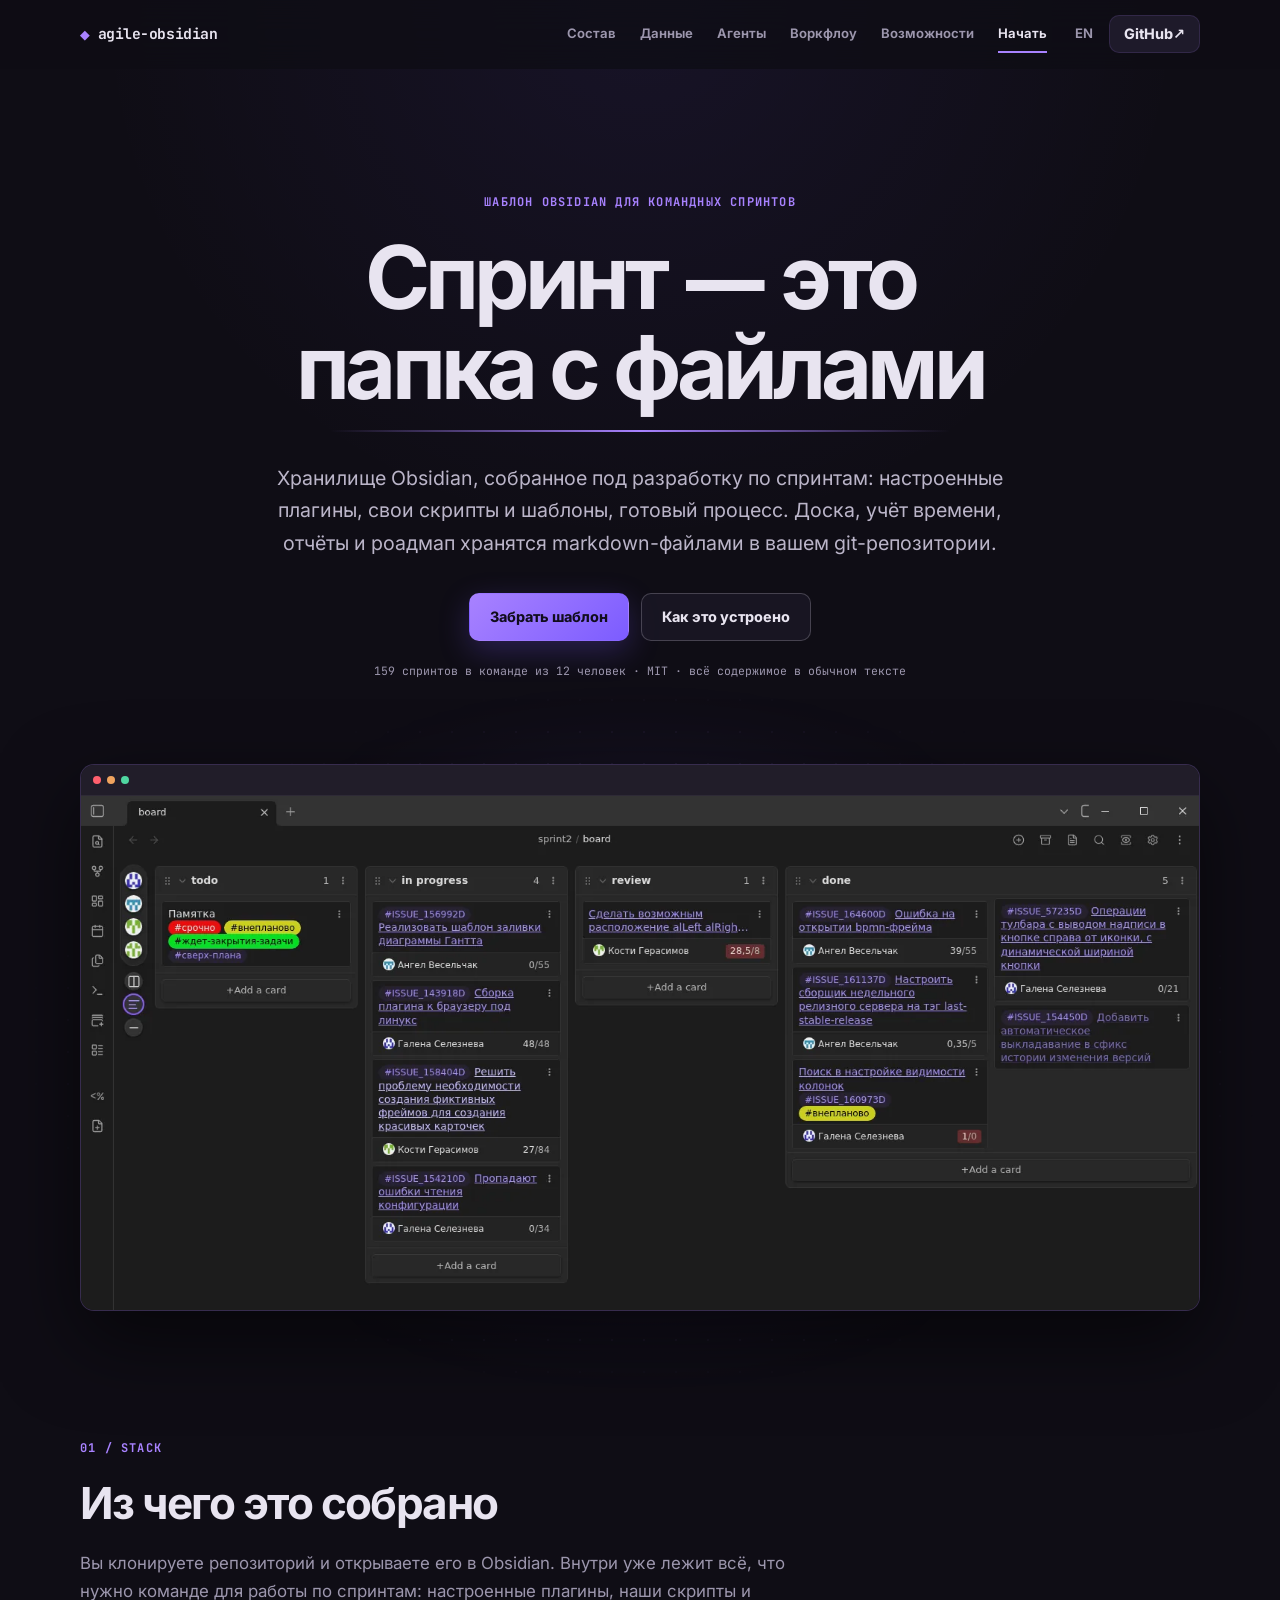
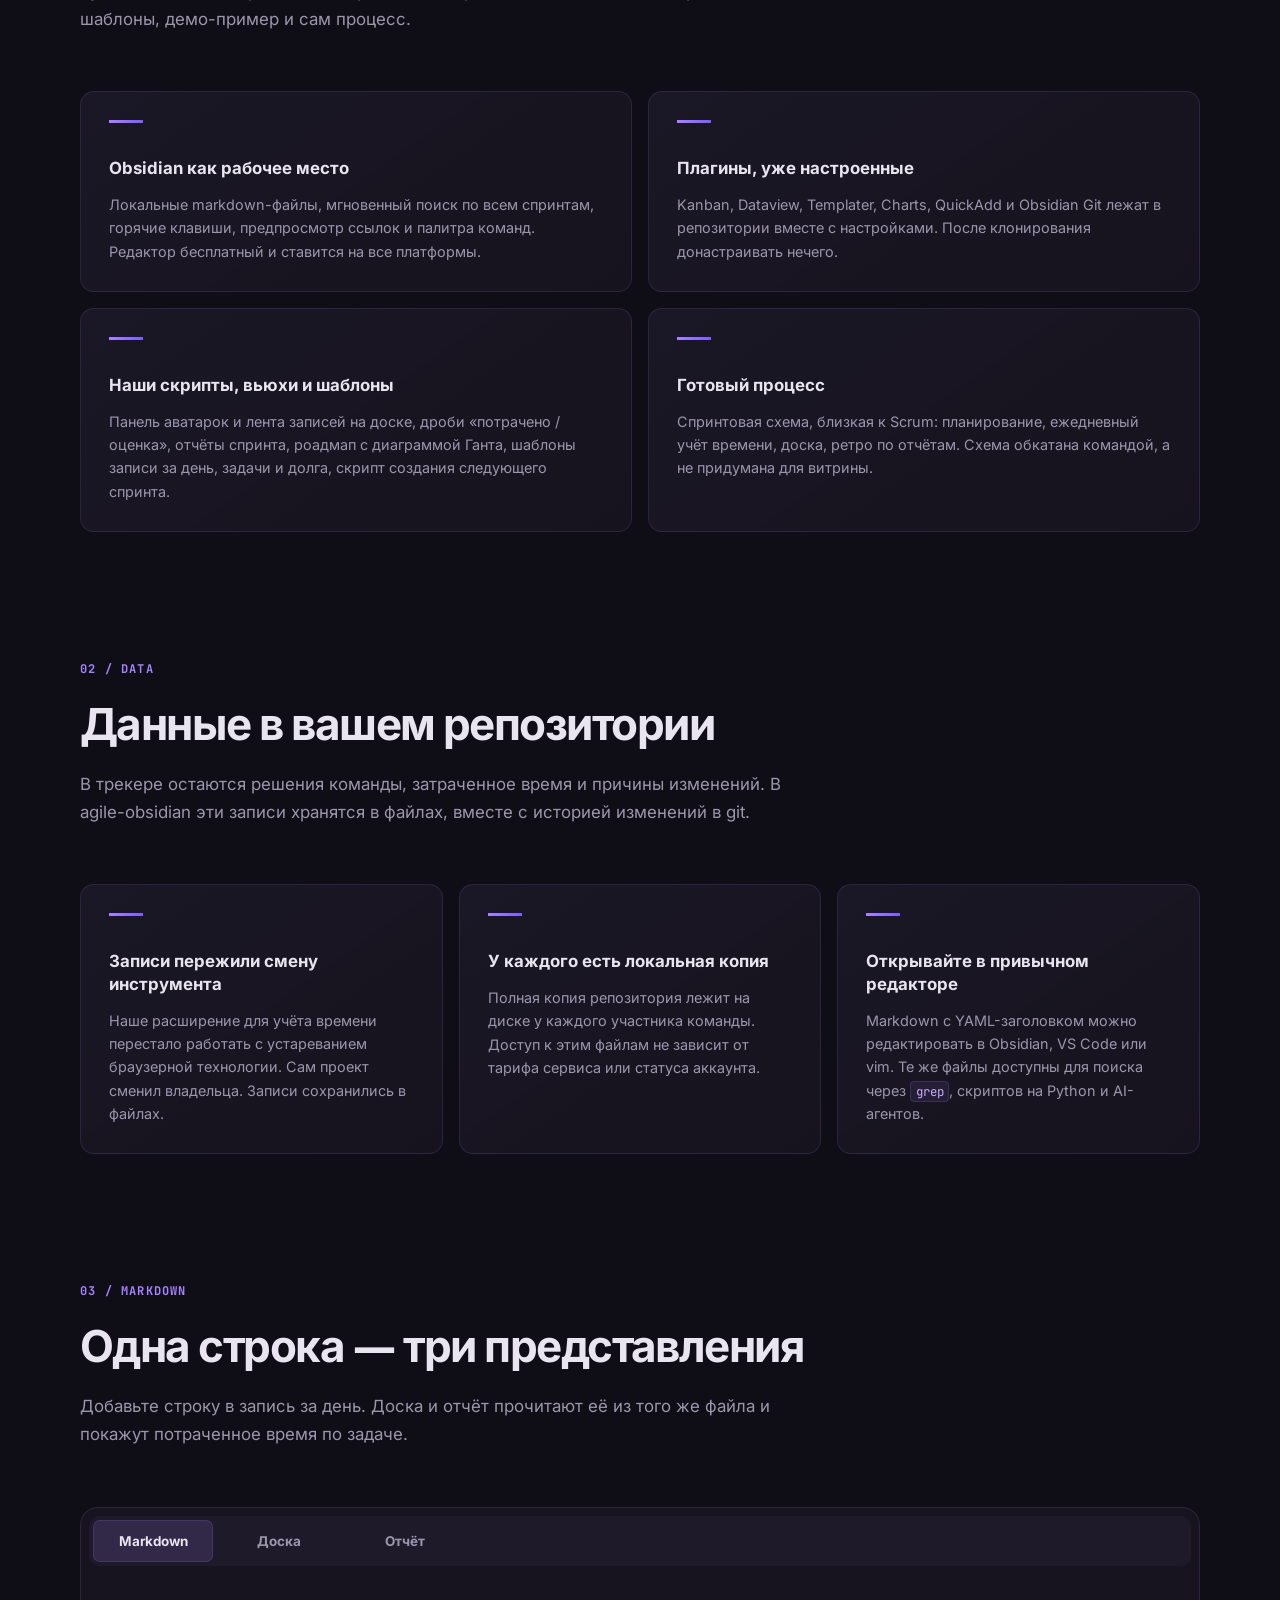
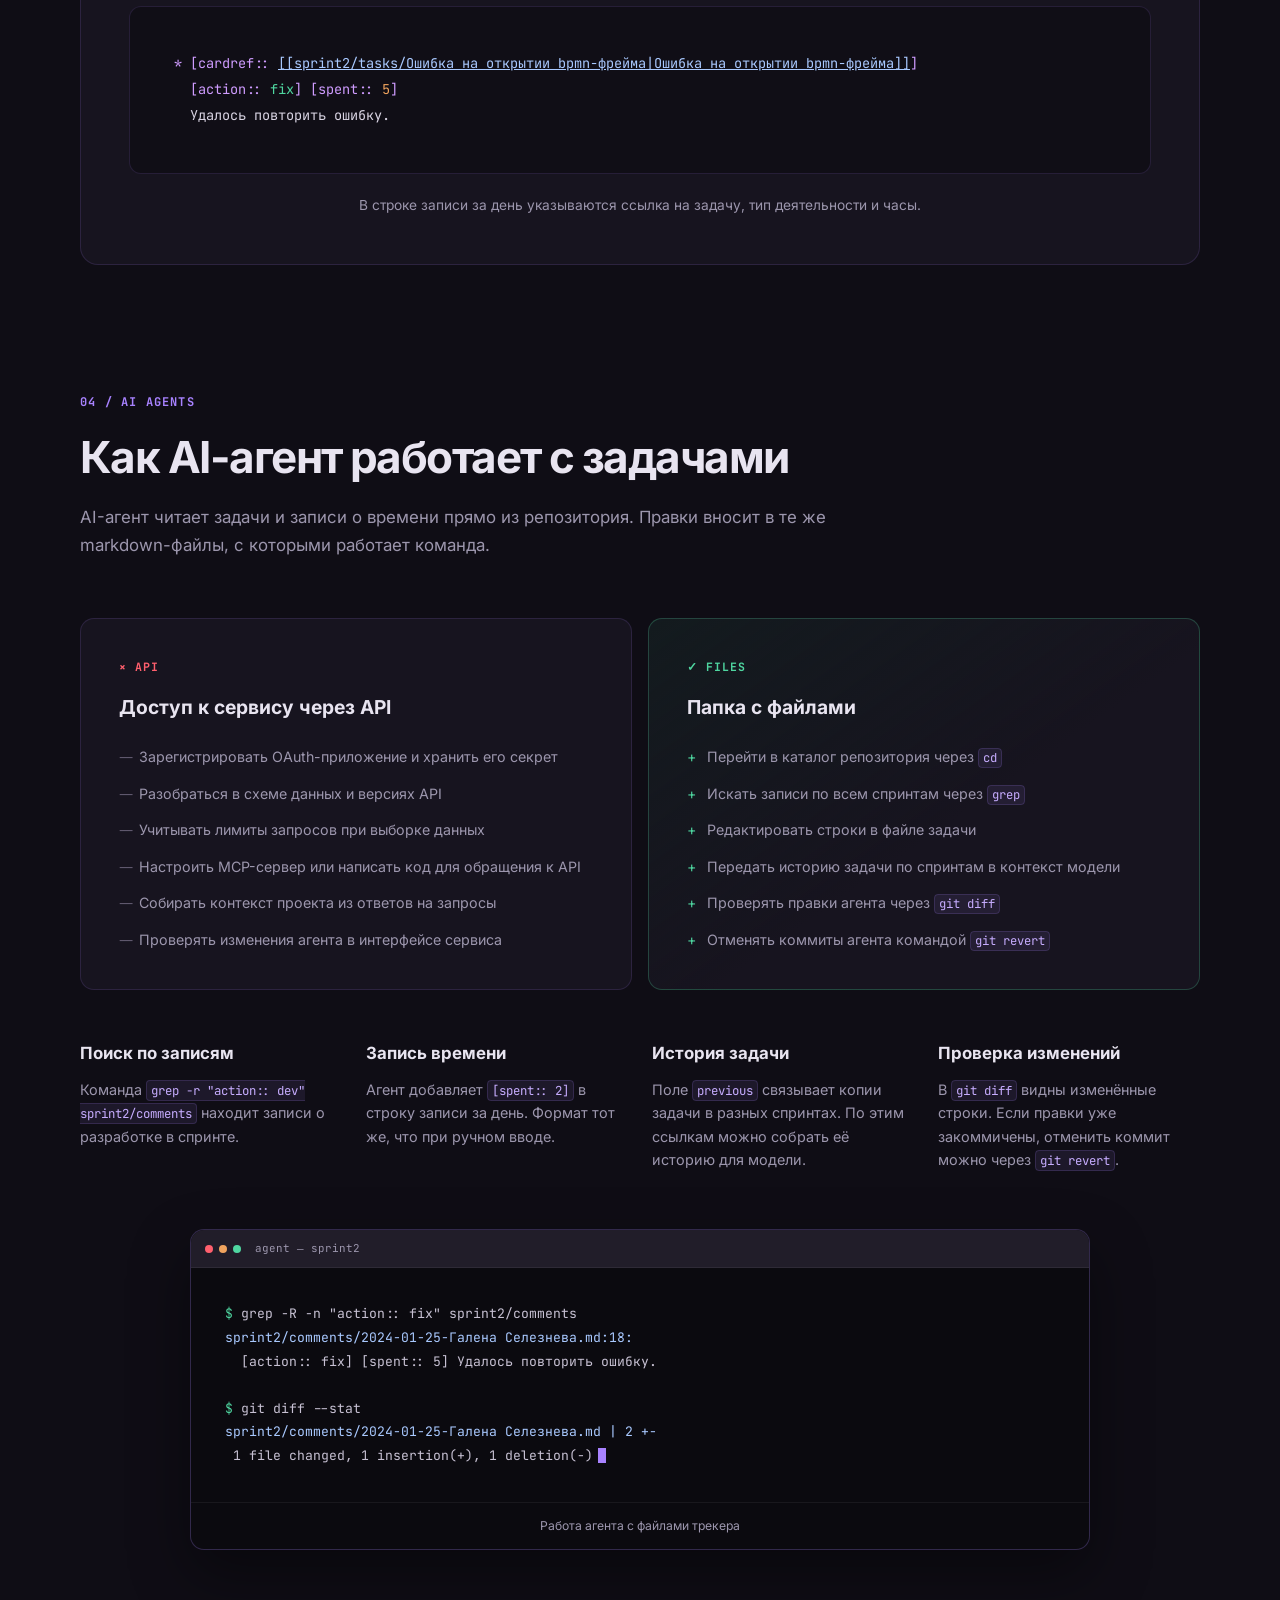
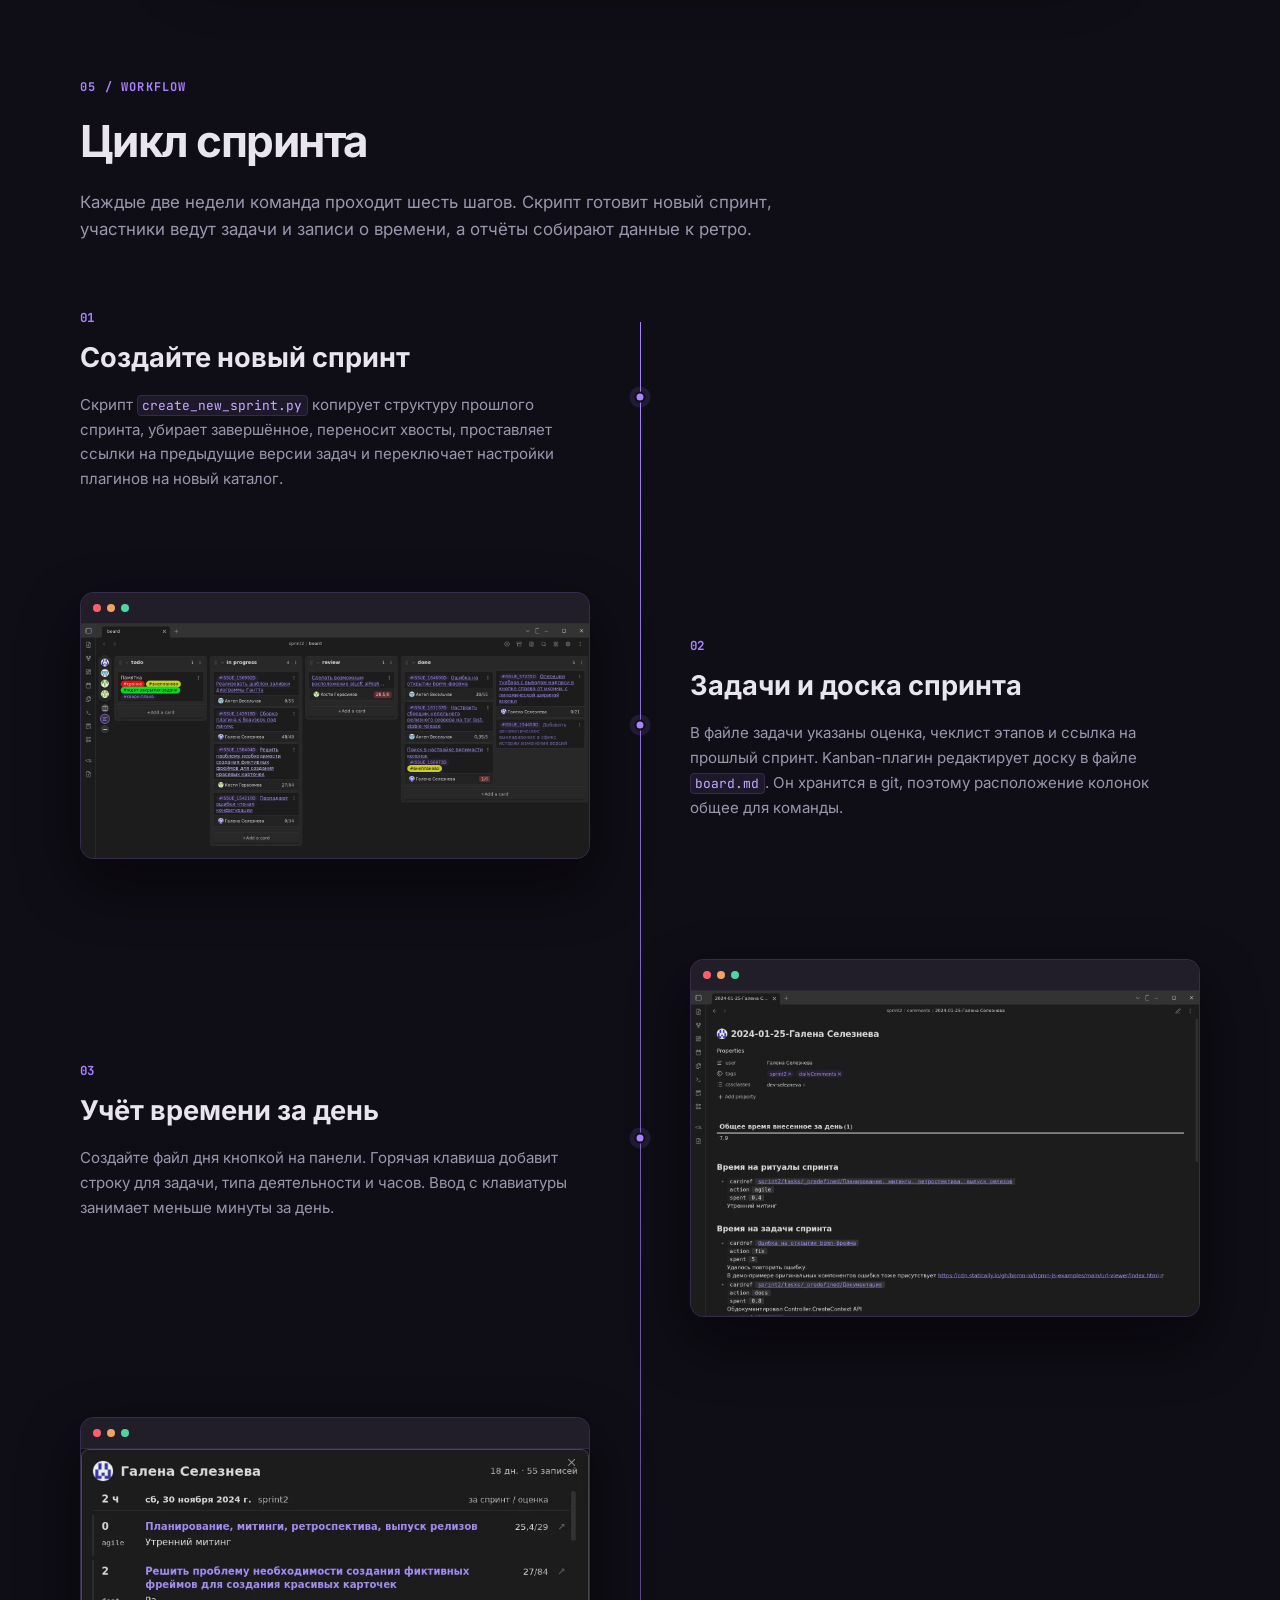
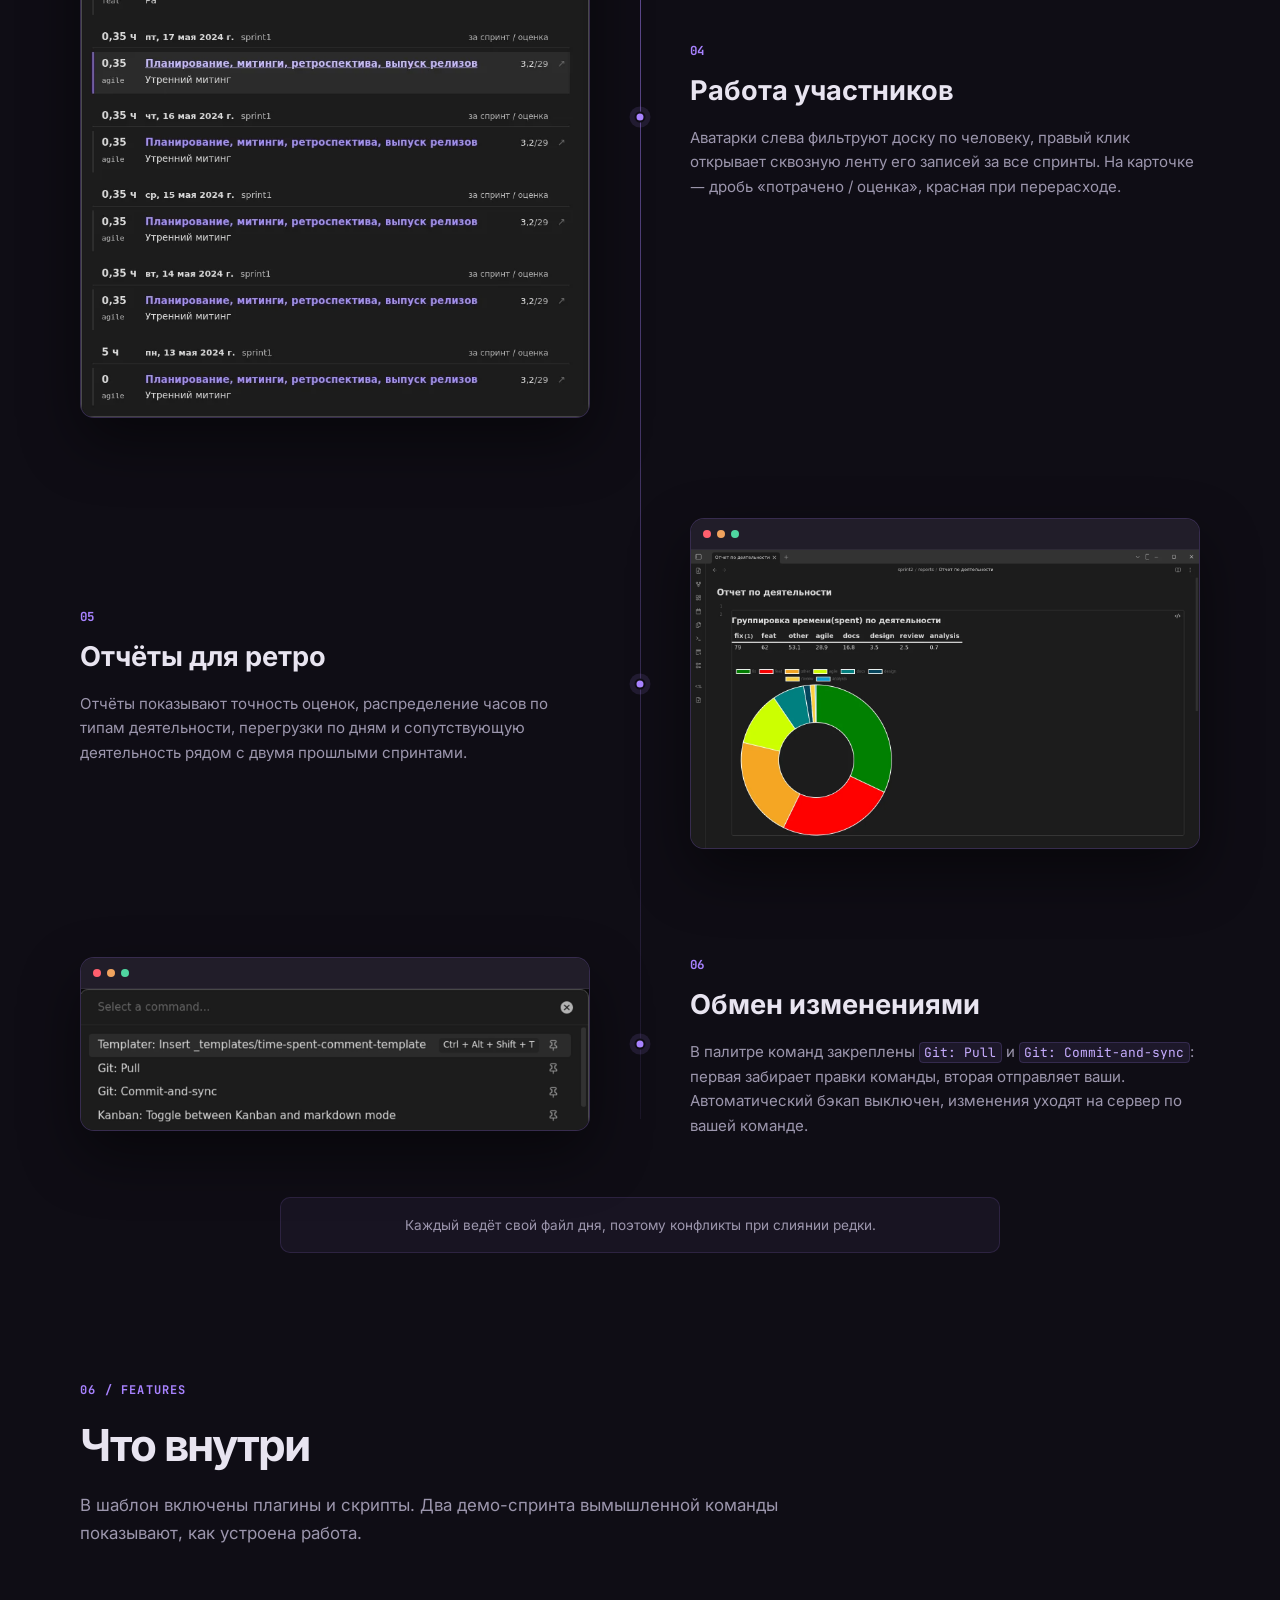
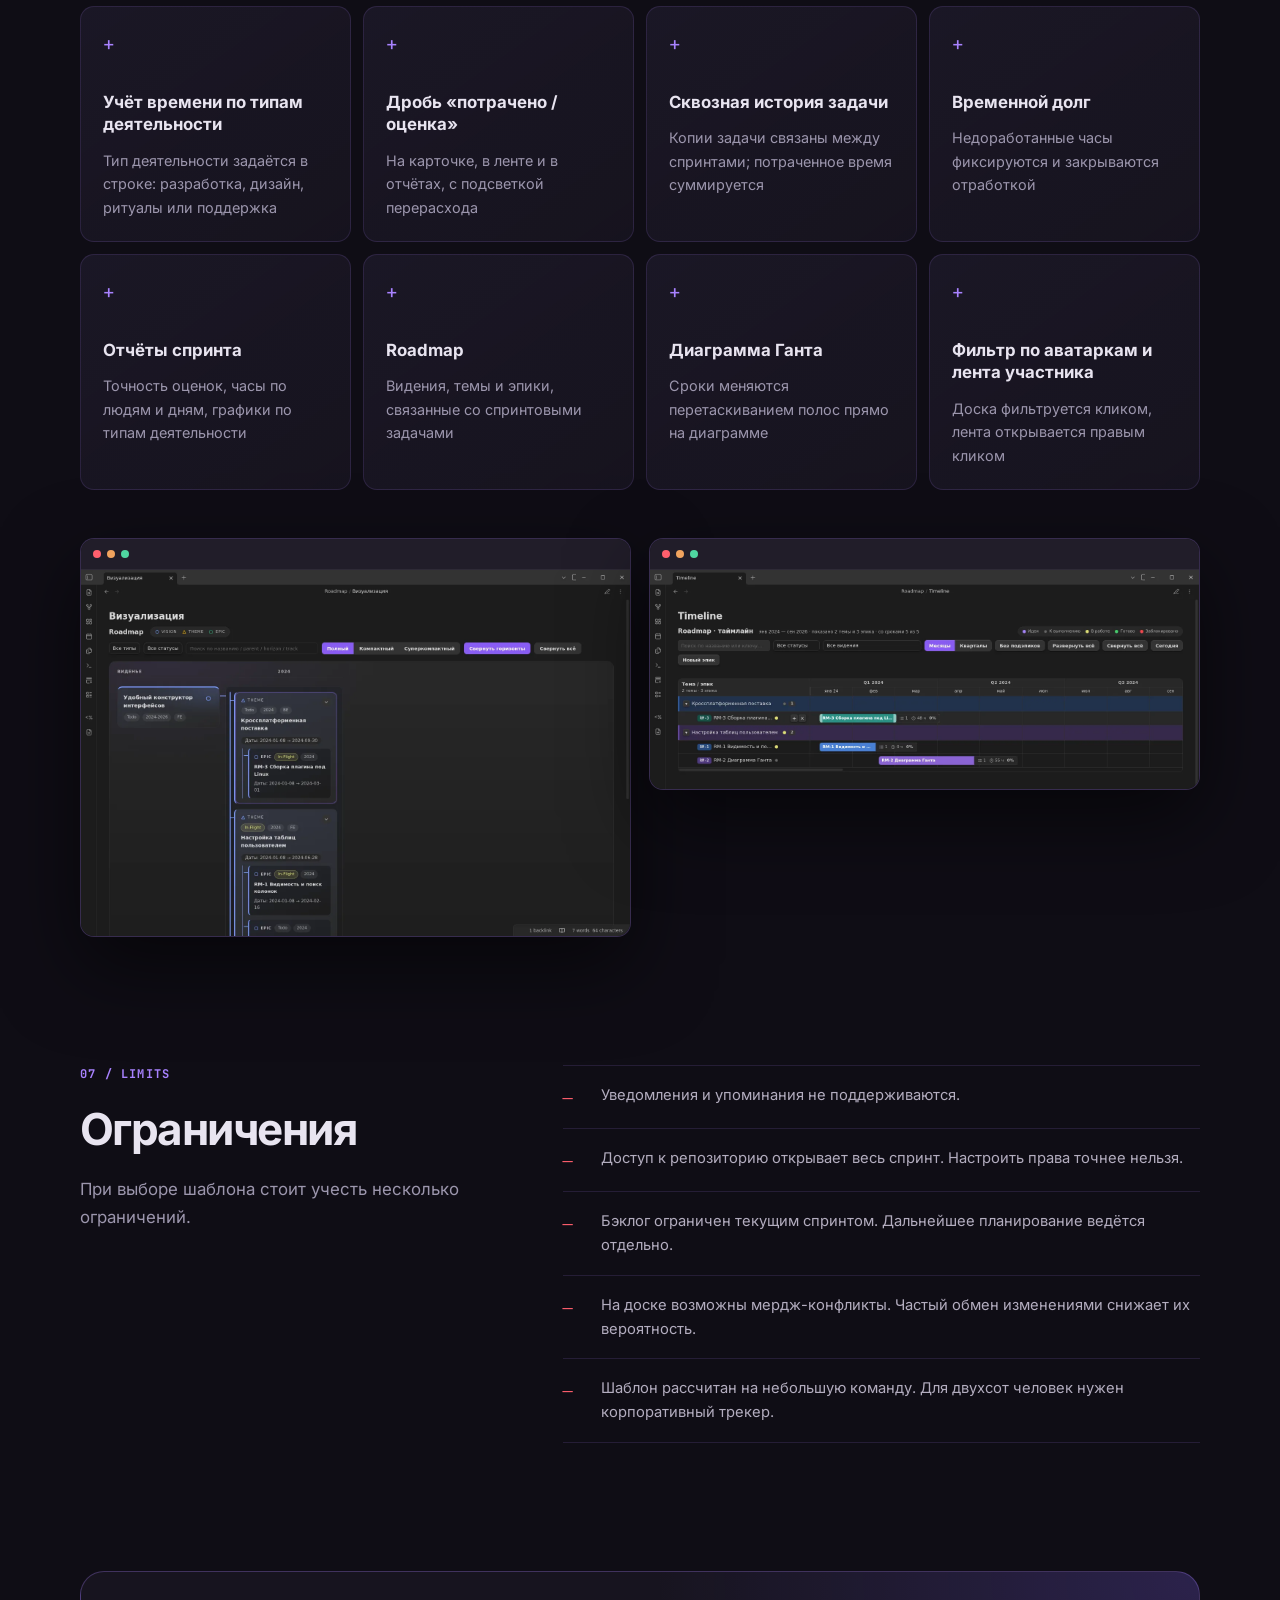
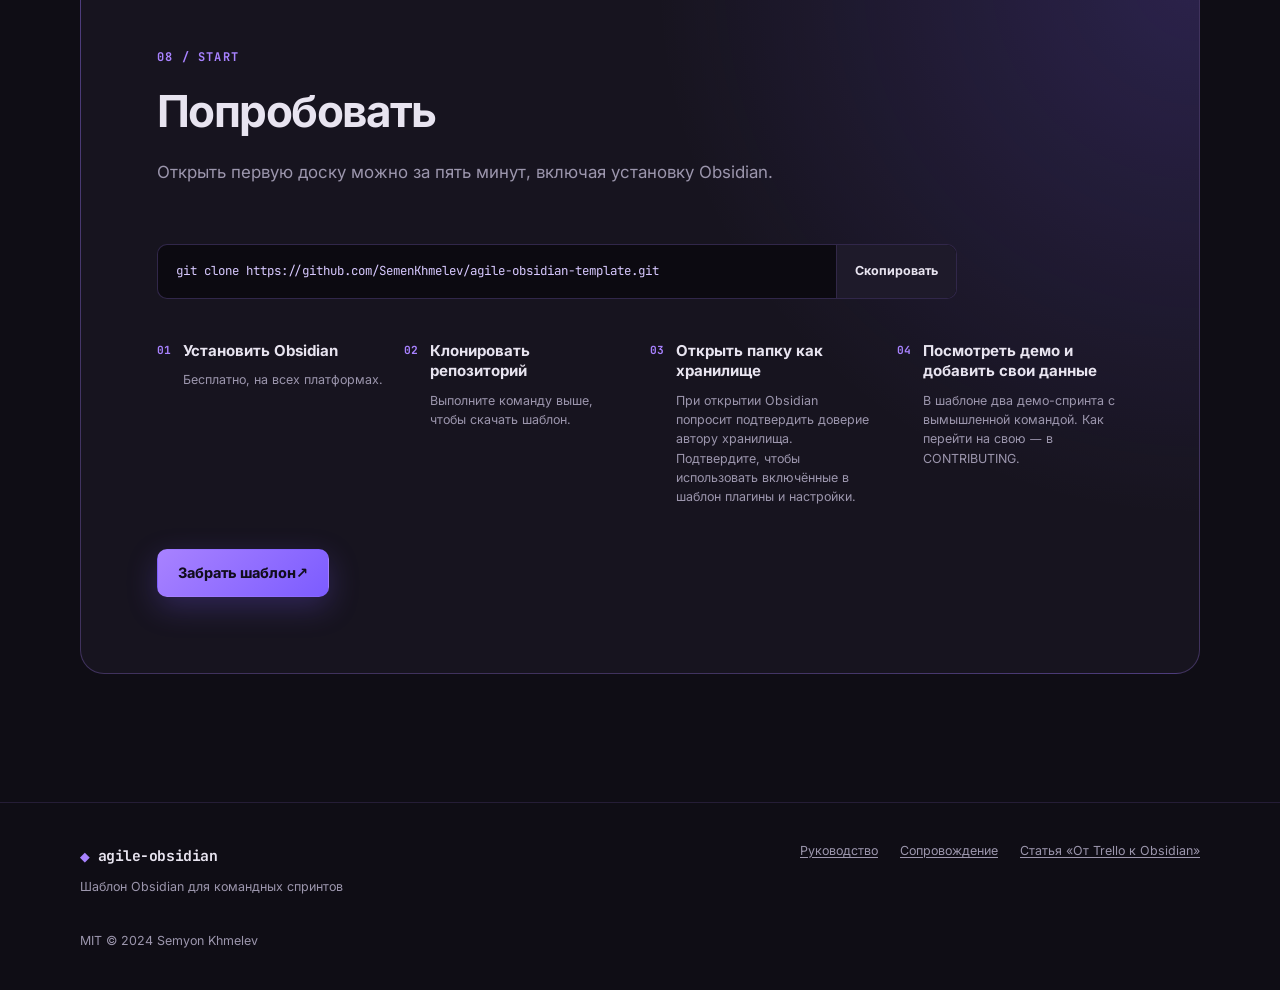
==== commit 30b80afb: "feat: Добавить на сайт блок о составе шаблона Сайт объяснял идею работы в файлах, но не говорил прям" ====
--- a/index.html
+++ b/index.html
@@ -6,7 +6,7 @@
   <meta name="color-scheme" content="dark">
   <meta name="theme-color" content="#0f0d15">
   <title>agile-obsidian — спринт как папка с файлами</title>
-  <meta name="description" content="Шаблон Obsidian для командных спринтов: доска, учёт времени, отчёты и роадмап обычными markdown-файлами в вашем git-репозитории. Без сервера и без API.">
+  <meta name="description" content="Хранилище Obsidian для командных спринтов: настроенные плагины, свои скрипты, шаблоны и отчёты, готовый процесс. Доска, учёт времени и роадмап — markdown-файлами в вашем git-репозитории.">
   <link rel="canonical" href="https://semenkhmelev.github.io/agile-obsidian-template/">
   <link rel="alternate" hreflang="ru" href="https://semenkhmelev.github.io/agile-obsidian-template/">
   <link rel="alternate" hreflang="en" href="https://semenkhmelev.github.io/agile-obsidian-template/en/">
@@ -14,13 +14,13 @@
   <meta property="og:type" content="website">
   <meta property="og:site_name" content="agile-obsidian">
   <meta property="og:title" content="agile-obsidian — спринт как папка с файлами">
-  <meta property="og:description" content="Шаблон Obsidian для командных спринтов: доска, учёт времени, отчёты и роадмап обычными markdown-файлами в вашем git-репозитории. Без сервера и без API.">
+  <meta property="og:description" content="Хранилище Obsidian для командных спринтов: настроенные плагины, свои скрипты, шаблоны и отчёты, готовый процесс. Доска, учёт времени и роадмап — markdown-файлами в вашем git-репозитории.">
   <meta property="og:url" content="https://semenkhmelev.github.io/agile-obsidian-template/">
   <meta property="og:image" content="https://semenkhmelev.github.io/agile-obsidian-template/assets/img/og-image.png">
   <meta property="og:locale" content="ru">
   <meta name="twitter:card" content="summary_large_image">
   <meta name="twitter:title" content="agile-obsidian — спринт как папка с файлами">
-  <meta name="twitter:description" content="Шаблон Obsidian для командных спринтов: доска, учёт времени, отчёты и роадмап обычными markdown-файлами в вашем git-репозитории. Без сервера и без API.">
+  <meta name="twitter:description" content="Хранилище Obsidian для командных спринтов: настроенные плагины, свои скрипты, шаблоны и отчёты, готовый процесс. Доска, учёт времени и роадмап — markdown-файлами в вашем git-репозитории.">
   <meta name="twitter:image" content="https://semenkhmelev.github.io/agile-obsidian-template/assets/img/og-image.png">
   <link rel="icon" href="assets/img/favicon.svg" type="image/svg+xml">
   <link rel="stylesheet" href="assets/css/site.css">
@@ -33,6 +33,8 @@
       <a class="brand" href="#top" aria-label="agile-obsidian">agile-obsidian</a>
       <nav class="site-nav" aria-label="agile-obsidian">
         
+        <a href="#stack">Состав</a>
+        
         <a href="#data">Данные</a>
         
         <a href="#agents">Агенты</a>
@@ -56,10 +58,10 @@
   <div class="container hero-copy">
     <p class="eyebrow">Шаблон Obsidian для командных спринтов</p>
     <h1 id="hero-title">Спринт — это папка с файлами</h1>
-    <p class="hero-lead">Команда ведёт спринты в своём git-репозитории. Доска, учёт времени, отчёты и роадмап хранятся в markdown-файлах. Для работы не нужны сервер, API или стороннее облако.</p>
+    <p class="hero-lead">Хранилище Obsidian, собранное под разработку по спринтам: настроенные плагины, свои скрипты и шаблоны, готовый процесс. Доска, учёт времени, отчёты и роадмап хранятся markdown-файлами в вашем git-репозитории.</p>
     <div class="hero-actions">
       <a class="button button-primary" href="https://github.com/SemenKhmelev/agile-obsidian-template">Забрать шаблон</a>
-      <a class="button button-secondary" href="#data">Как это устроено</a>
+      <a class="button button-secondary" href="#stack">Как это устроено</a>
     </div>
     <p class="hero-note">159 спринтов в команде из 12 человек · MIT · всё содержимое в обычном тексте</p>
   </div>
@@ -71,10 +73,47 @@
   </div>
 </section>
 
+    <section class="section reveal" id="stack" aria-labelledby="stack-title">
+  <div class="container">
+    <div class="section-heading">
+      <p class="section-kicker">01 / STACK</p>
+      <h2 id="stack-title">Из чего это собрано</h2>
+      <p>Вы клонируете репозиторий и открываете его в Obsidian. Внутри уже лежит всё, что нужно команде для работы по спринтам: настроенные плагины, наши скрипты и шаблоны, демо-пример и сам процесс.</p>
+    </div>
+    <div class="cards data-cards stack-cards">
+      
+      <article class="card">
+        <span class="card-mark" aria-hidden="true"></span>
+        <h3>Obsidian как рабочее место</h3>
+        <p>Локальные markdown-файлы, мгновенный поиск по всем спринтам, горячие клавиши, предпросмотр ссылок и палитра команд. Редактор бесплатный и ставится на все платформы.</p>
+      </article>
+      
+      <article class="card">
+        <span class="card-mark" aria-hidden="true"></span>
+        <h3>Плагины, уже настроенные</h3>
+        <p>Kanban, Dataview, Templater, Charts, QuickAdd и Obsidian Git лежат в репозитории вместе с настройками. После клонирования донастраивать нечего.</p>
+      </article>
+      
+      <article class="card">
+        <span class="card-mark" aria-hidden="true"></span>
+        <h3>Наши скрипты, вьюхи и шаблоны</h3>
+        <p>Панель аватарок и лента записей на доске, дроби «потрачено / оценка», отчёты спринта, роадмап с диаграммой Ганта, шаблоны записи за день, задачи и долга, скрипт создания следующего спринта.</p>
+      </article>
+      
+      <article class="card">
+        <span class="card-mark" aria-hidden="true"></span>
+        <h3>Готовый процесс</h3>
+        <p>Спринтовая схема, близкая к Scrum: планирование, ежедневный учёт времени, доска, ретро по отчётам. Схема обкатана командой, а не придумана для витрины.</p>
+      </article>
+      
+    </div>
+  </div>
+</section>
+
     <section class="section reveal" id="data" aria-labelledby="data-title">
   <div class="container">
     <div class="section-heading">
-      <p class="section-kicker">01 / DATA</p>
+      <p class="section-kicker">02 / DATA</p>
       <h2 id="data-title">Данные в вашем репозитории</h2>
       <p>В трекере остаются решения команды, затраченное время и причины изменений. В agile-obsidian эти записи хранятся в файлах, вместе с историей изменений в git.</p>
     </div>
@@ -105,7 +144,7 @@
     <section class="section reveal" id="text" aria-labelledby="text-title">
   <div class="container">
     <div class="section-heading">
-      <p class="section-kicker">02 / MARKDOWN</p>
+      <p class="section-kicker">03 / MARKDOWN</p>
       <h2 id="text-title">Одна строка — три представления</h2>
       <p>Добавьте строку в запись за день. Доска и отчёт прочитают её из того же файла и покажут потраченное время по задаче.</p>
     </div>
@@ -142,7 +181,7 @@
     <section class="section reveal" id="agents" aria-labelledby="agents-title">
   <div class="container">
     <div class="section-heading wide-heading">
-      <p class="section-kicker">03 / AI AGENTS</p>
+      <p class="section-kicker">04 / AI AGENTS</p>
       <h2 id="agents-title">Как AI-агент работает с задачами</h2>
       <p>AI-агент читает задачи и записи о времени прямо из репозитория. Правки вносит в те же markdown-файлы, с которыми работает команда.</p>
     </div>
@@ -226,7 +265,7 @@
     <section class="section reveal" id="workflow" aria-labelledby="workflow-title">
   <div class="container">
     <div class="section-heading">
-      <p class="section-kicker">04 / WORKFLOW</p>
+      <p class="section-kicker">05 / WORKFLOW</p>
       <h2 id="workflow-title">Цикл спринта</h2>
       <p>Каждые две недели команда проходит шесть шагов. Скрипт готовит новый спринт, участники ведут задачи и записи о времени, а отчёты собирают данные к ретро.</p>
     </div>
@@ -319,7 +358,7 @@
     <section class="section reveal" id="features" aria-labelledby="features-title">
   <div class="container">
     <div class="section-heading">
-      <p class="section-kicker">05 / FEATURES</p>
+      <p class="section-kicker">06 / FEATURES</p>
       <h2 id="features-title">Что внутри</h2>
       <p>В шаблон включены плагины и скрипты. Два демо-спринта вымышленной команды показывают, как устроена работа.</p>
     </div>
@@ -390,7 +429,7 @@
     <section class="section reveal" id="limits" aria-labelledby="limits-title">
   <div class="container limits-layout">
     <div class="section-heading">
-      <p class="section-kicker">06 / LIMITS</p>
+      <p class="section-kicker">07 / LIMITS</p>
       <h2 id="limits-title">Ограничения</h2>
       <p>При выборе шаблона стоит учесть несколько ограничений.</p>
     </div>
@@ -413,7 +452,7 @@
     <section class="section start-section reveal" id="start" aria-labelledby="start-title">
   <div class="container start-card">
     <div class="section-heading">
-      <p class="section-kicker">07 / START</p>
+      <p class="section-kicker">08 / START</p>
       <h2 id="start-title">Попробовать</h2>
       <p>Открыть первую доску можно за пять минут, включая установку Obsidian.</p>
     </div>
--- a/assets/css/site.css
+++ b/assets/css/site.css
@@ -441,6 +441,11 @@
   display: grid;
   grid-template-columns: repeat(3, 1fr);
   gap: 16px;
+}
+
+/* Четыре карточки состава: два на два, чтобы последняя не висела одна в ряду. */
+.stack-cards {
+  grid-template-columns: repeat(2, 1fr);
 }
 
 .card,
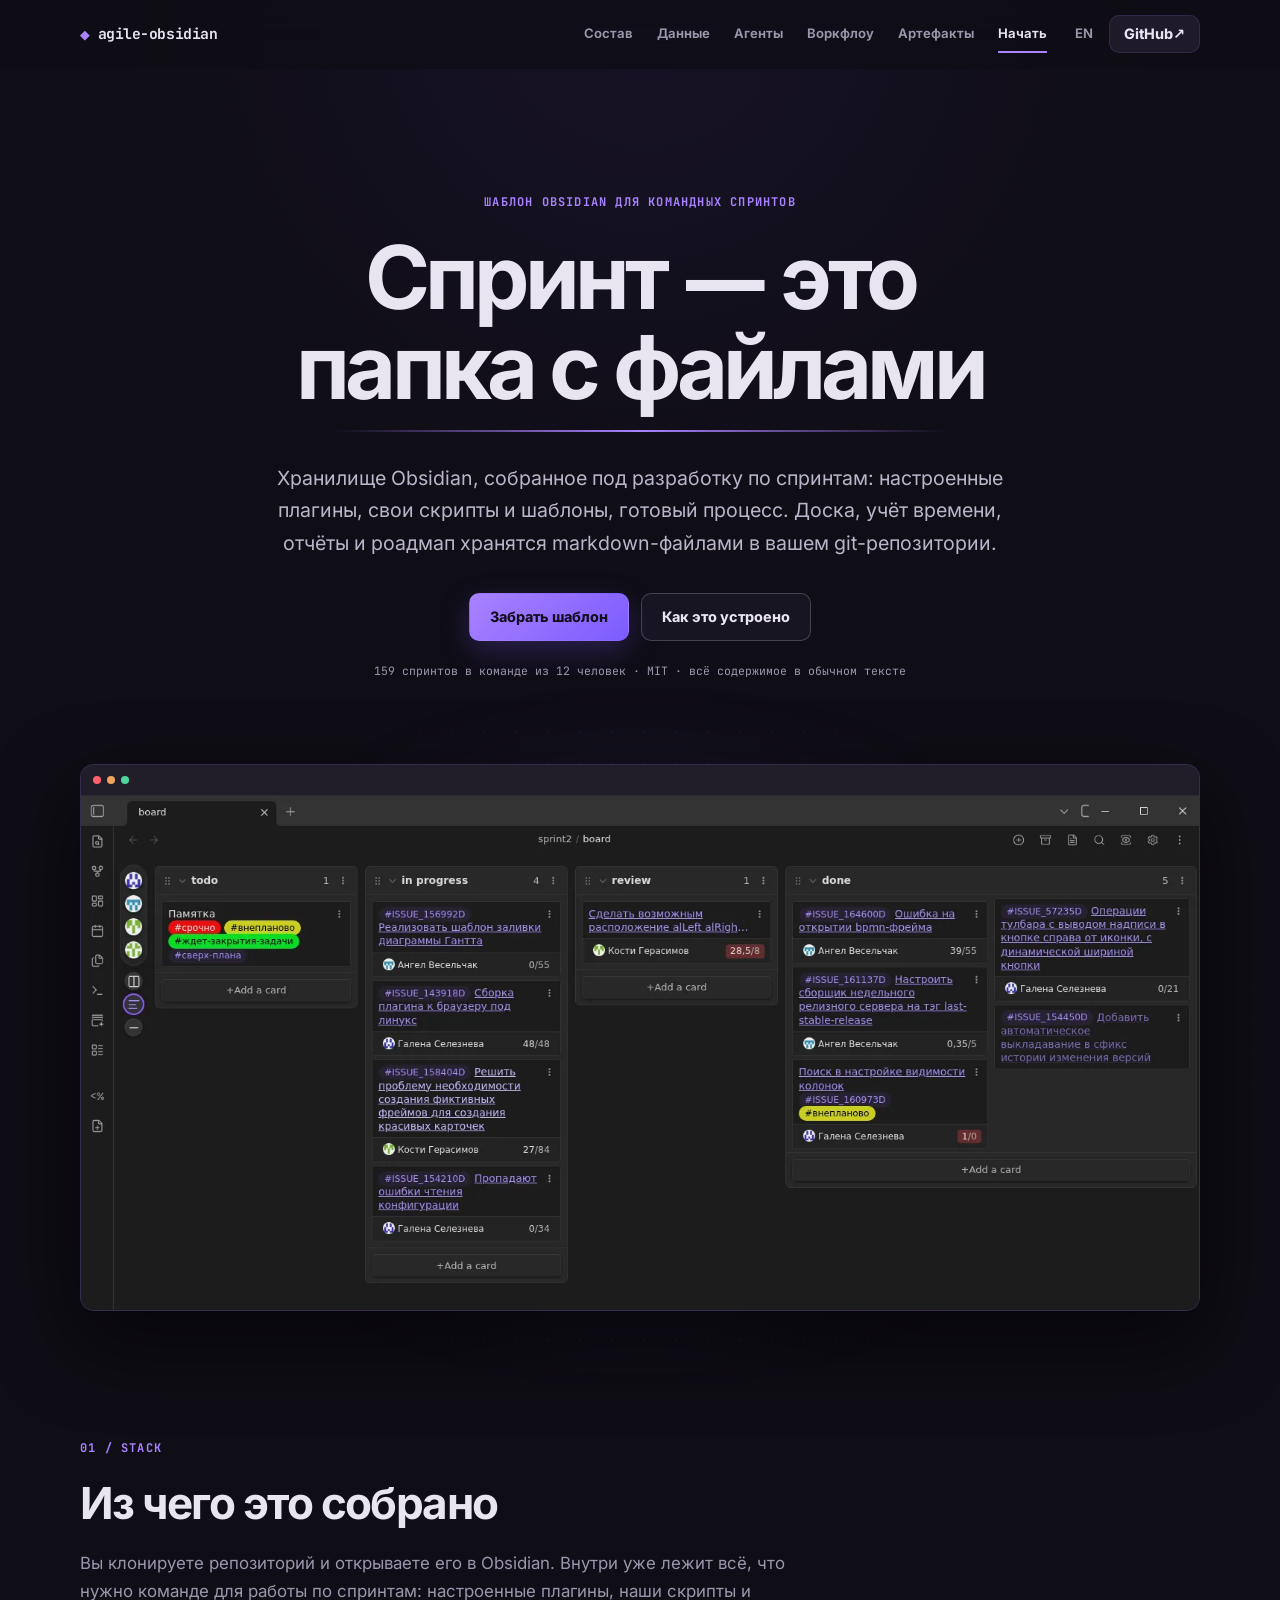
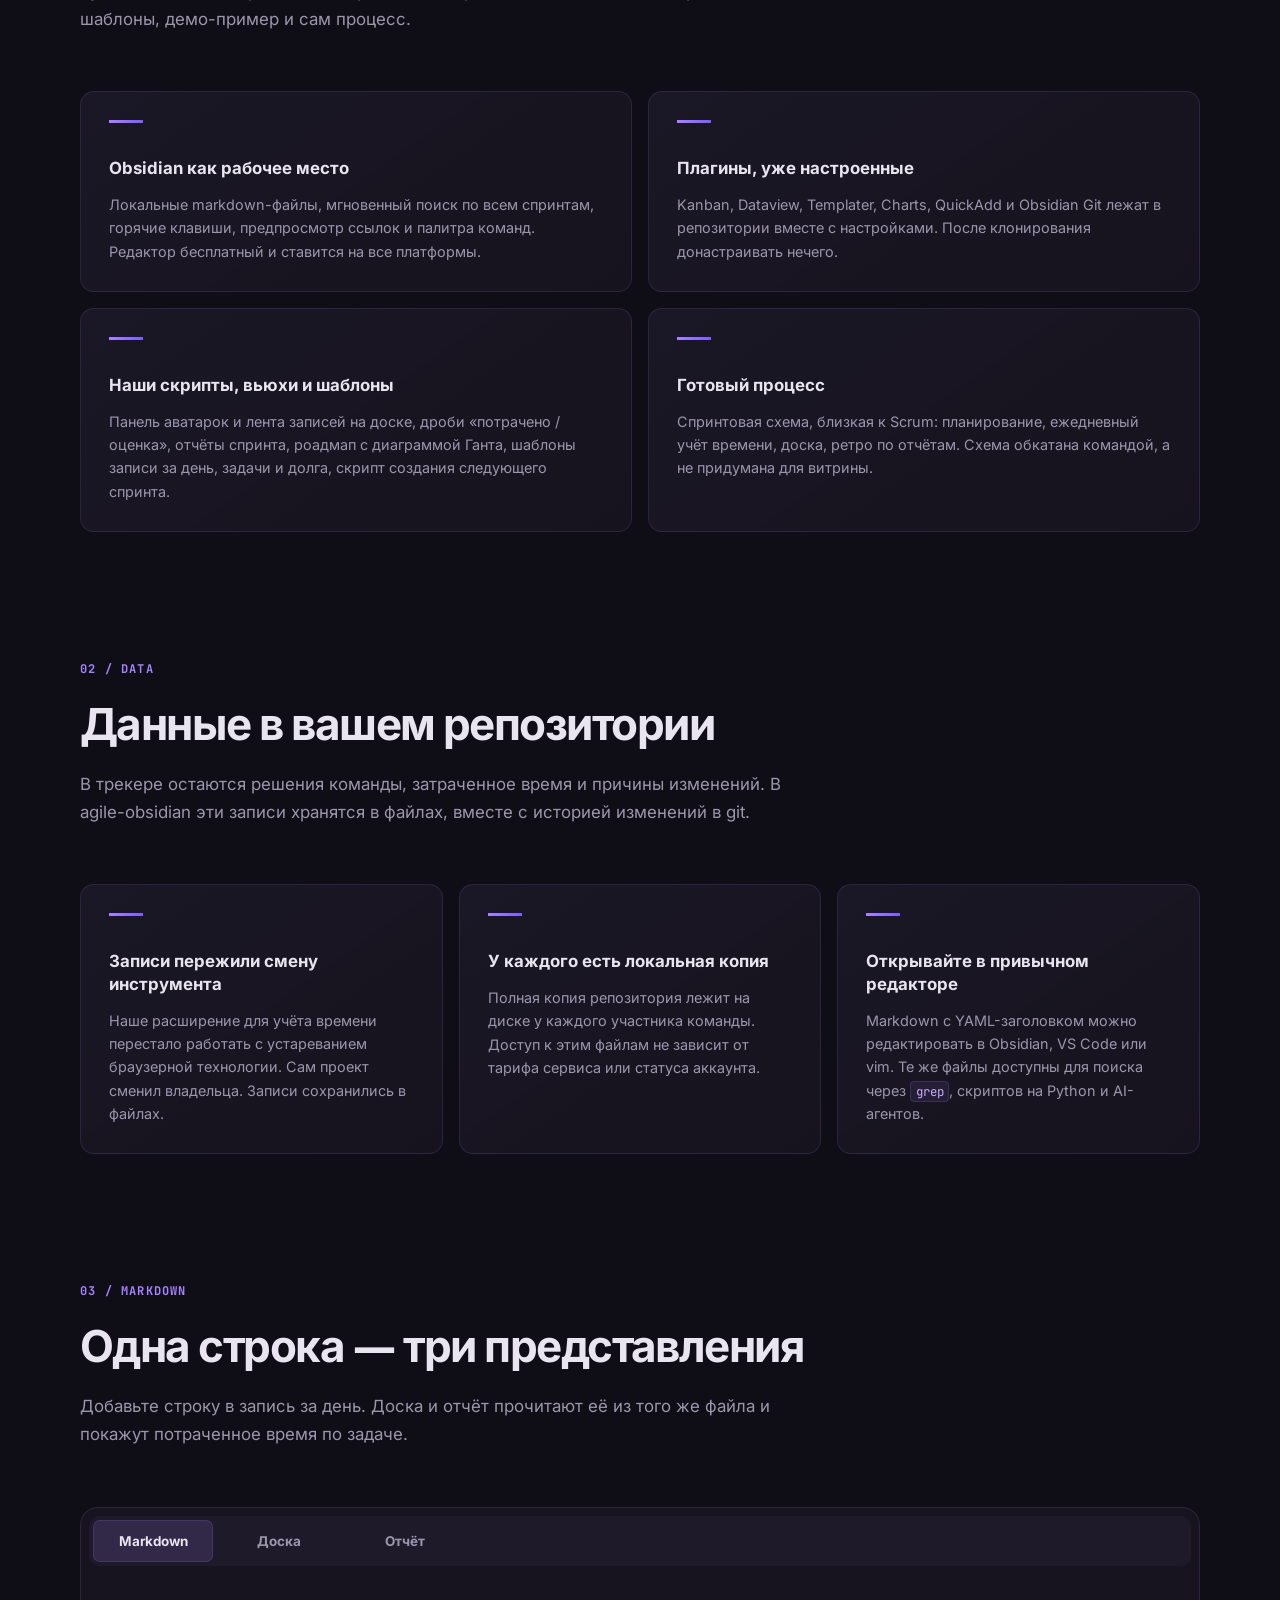
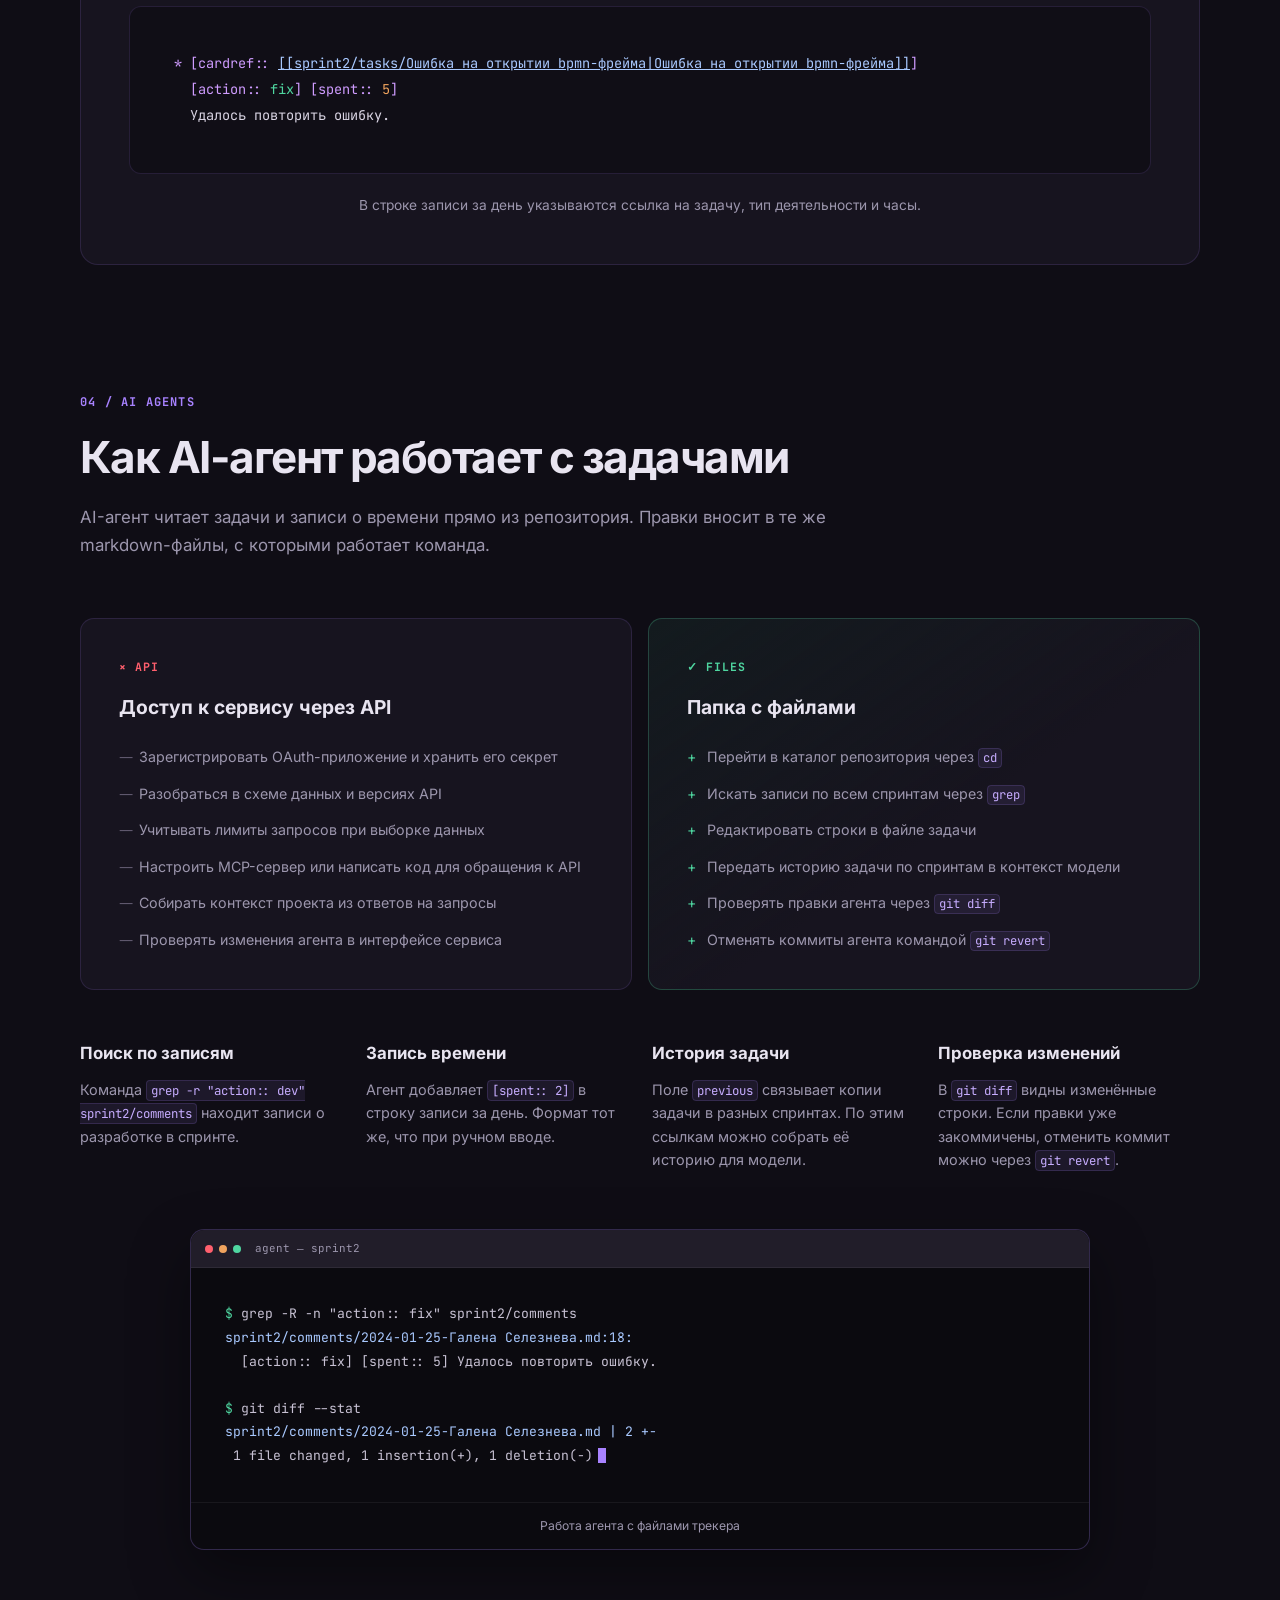
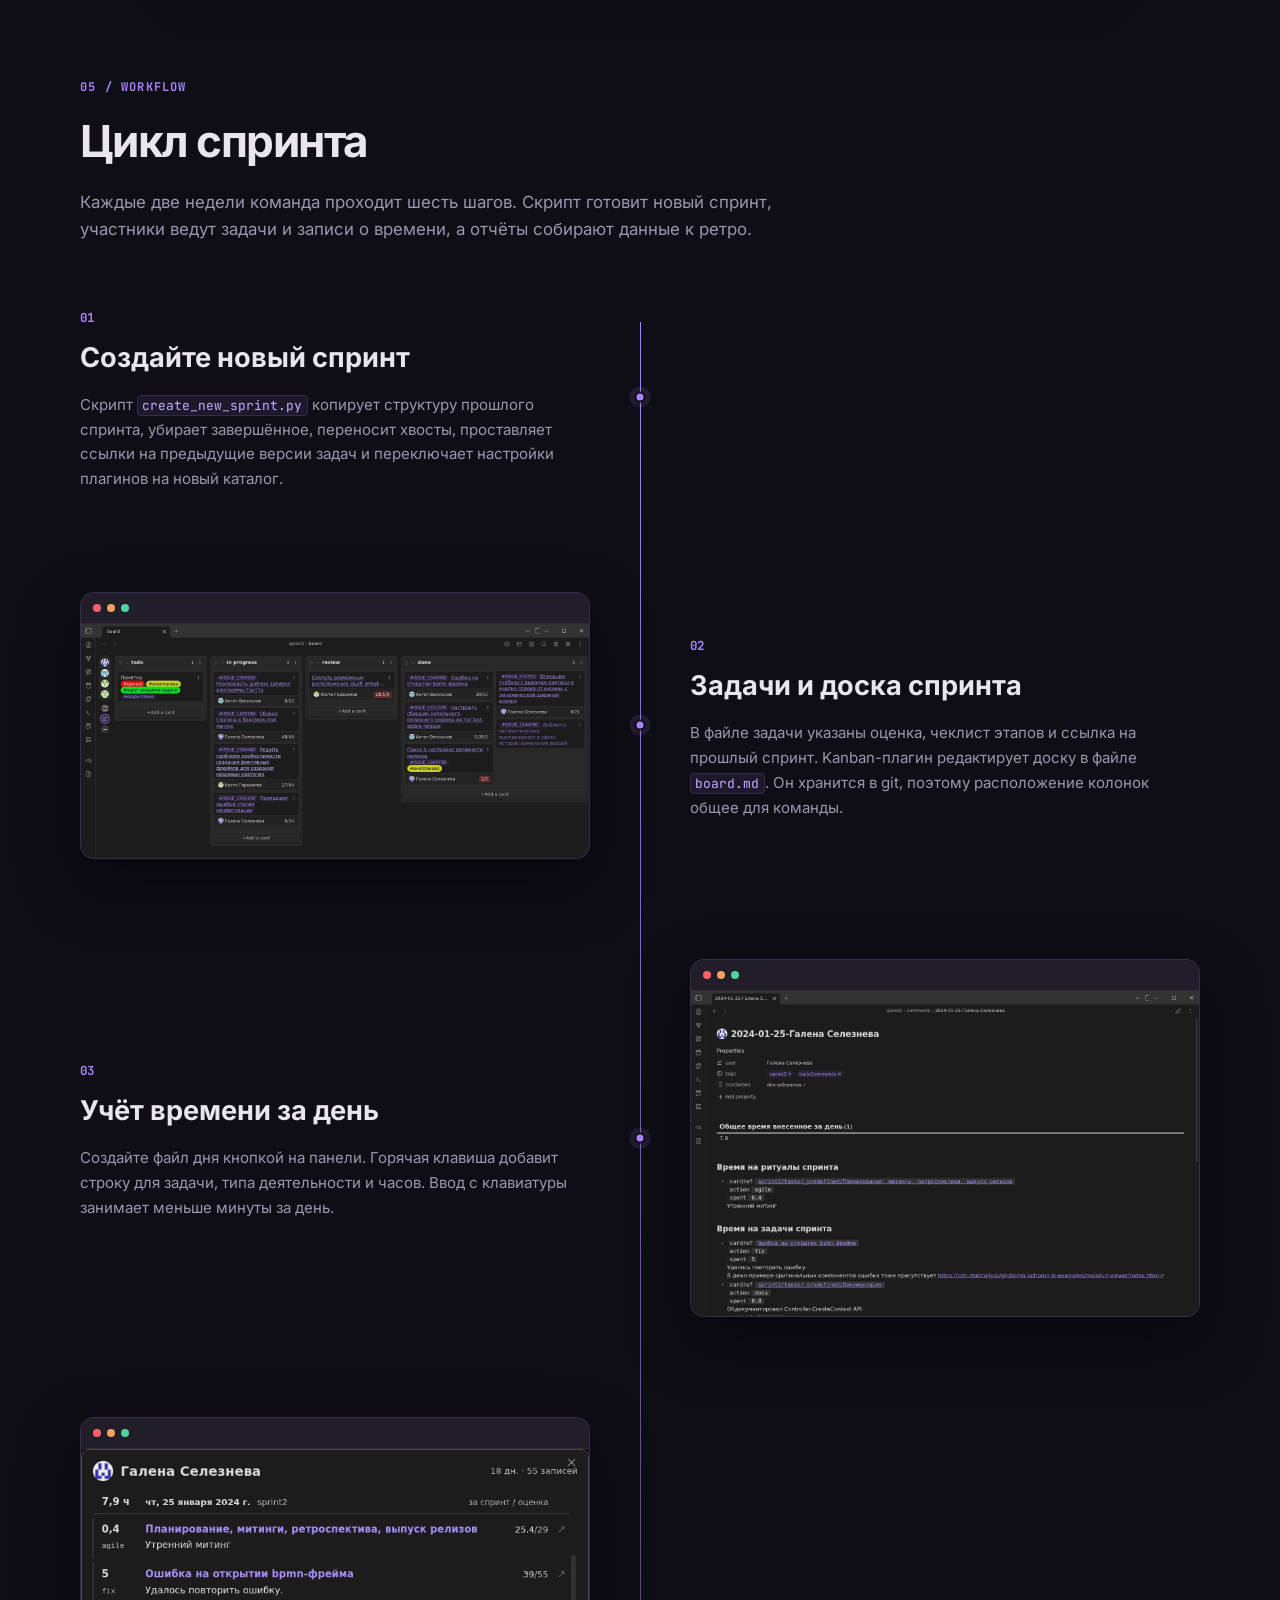
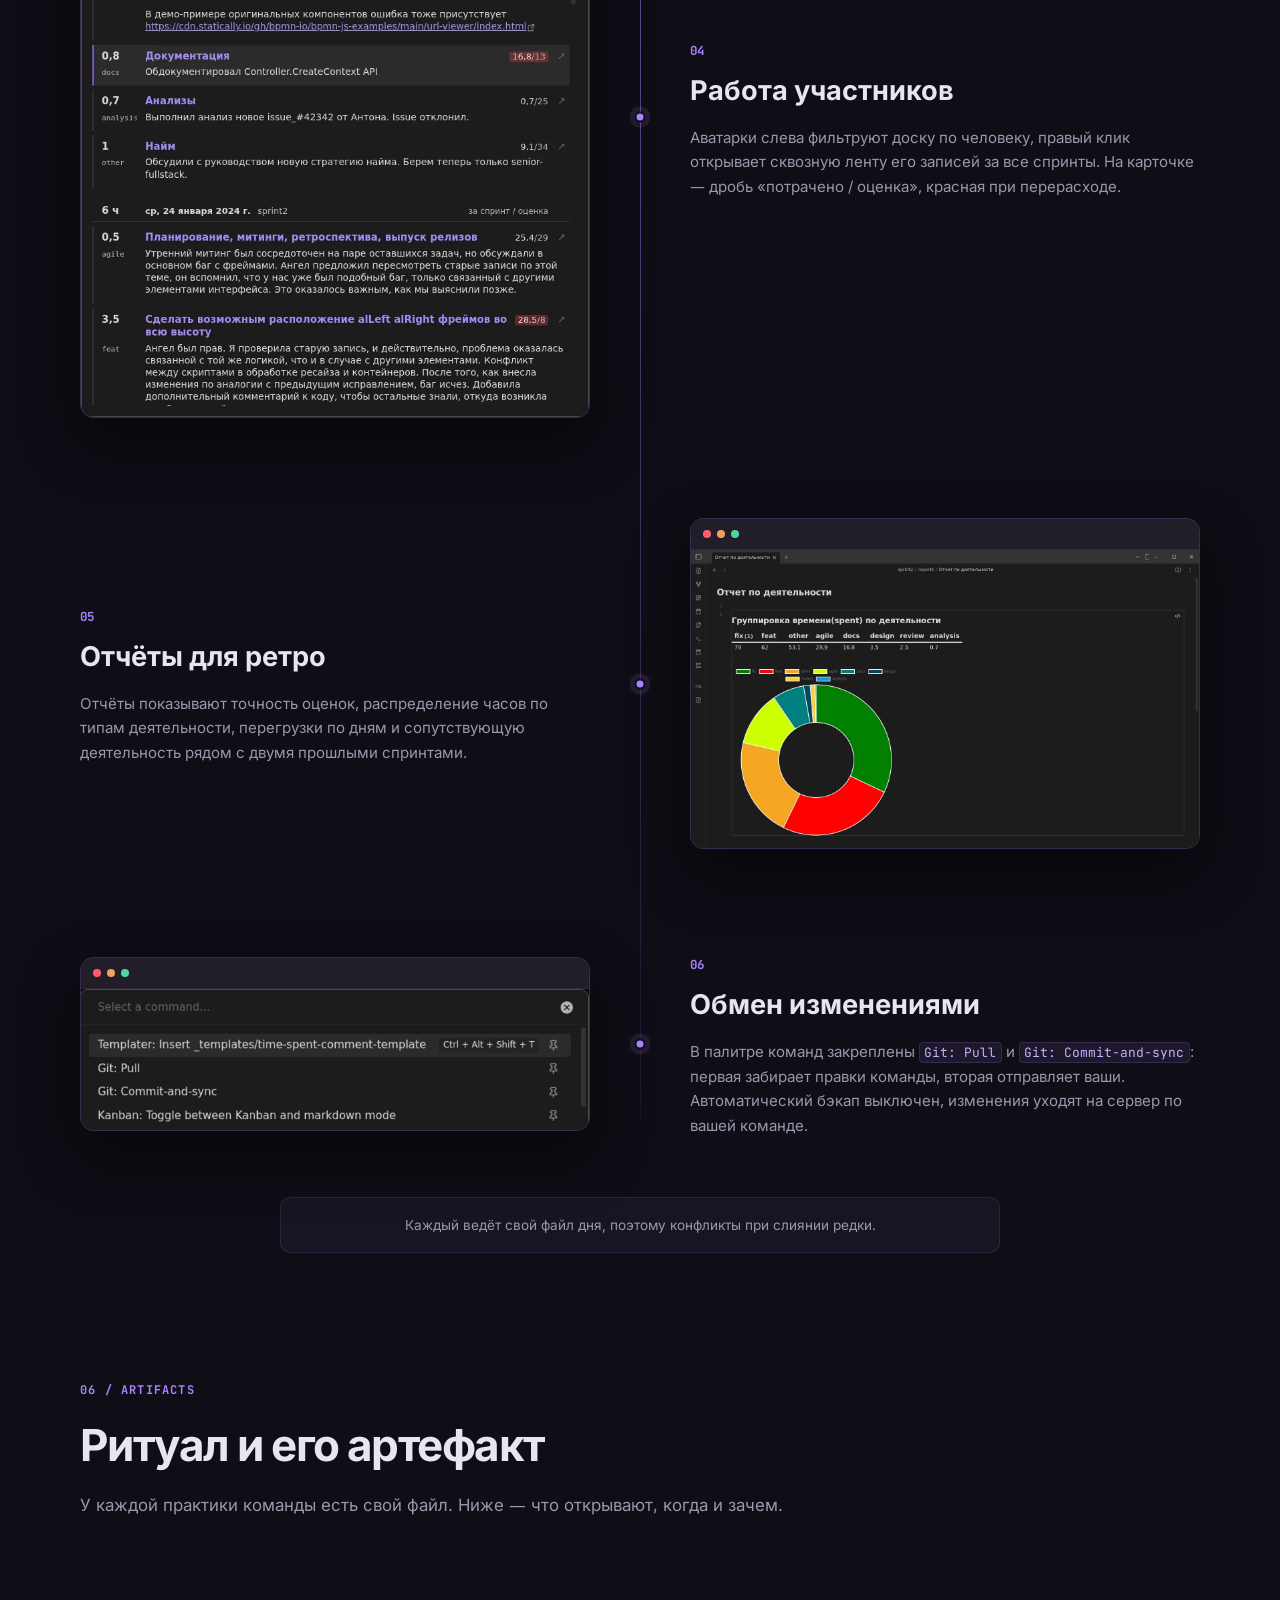
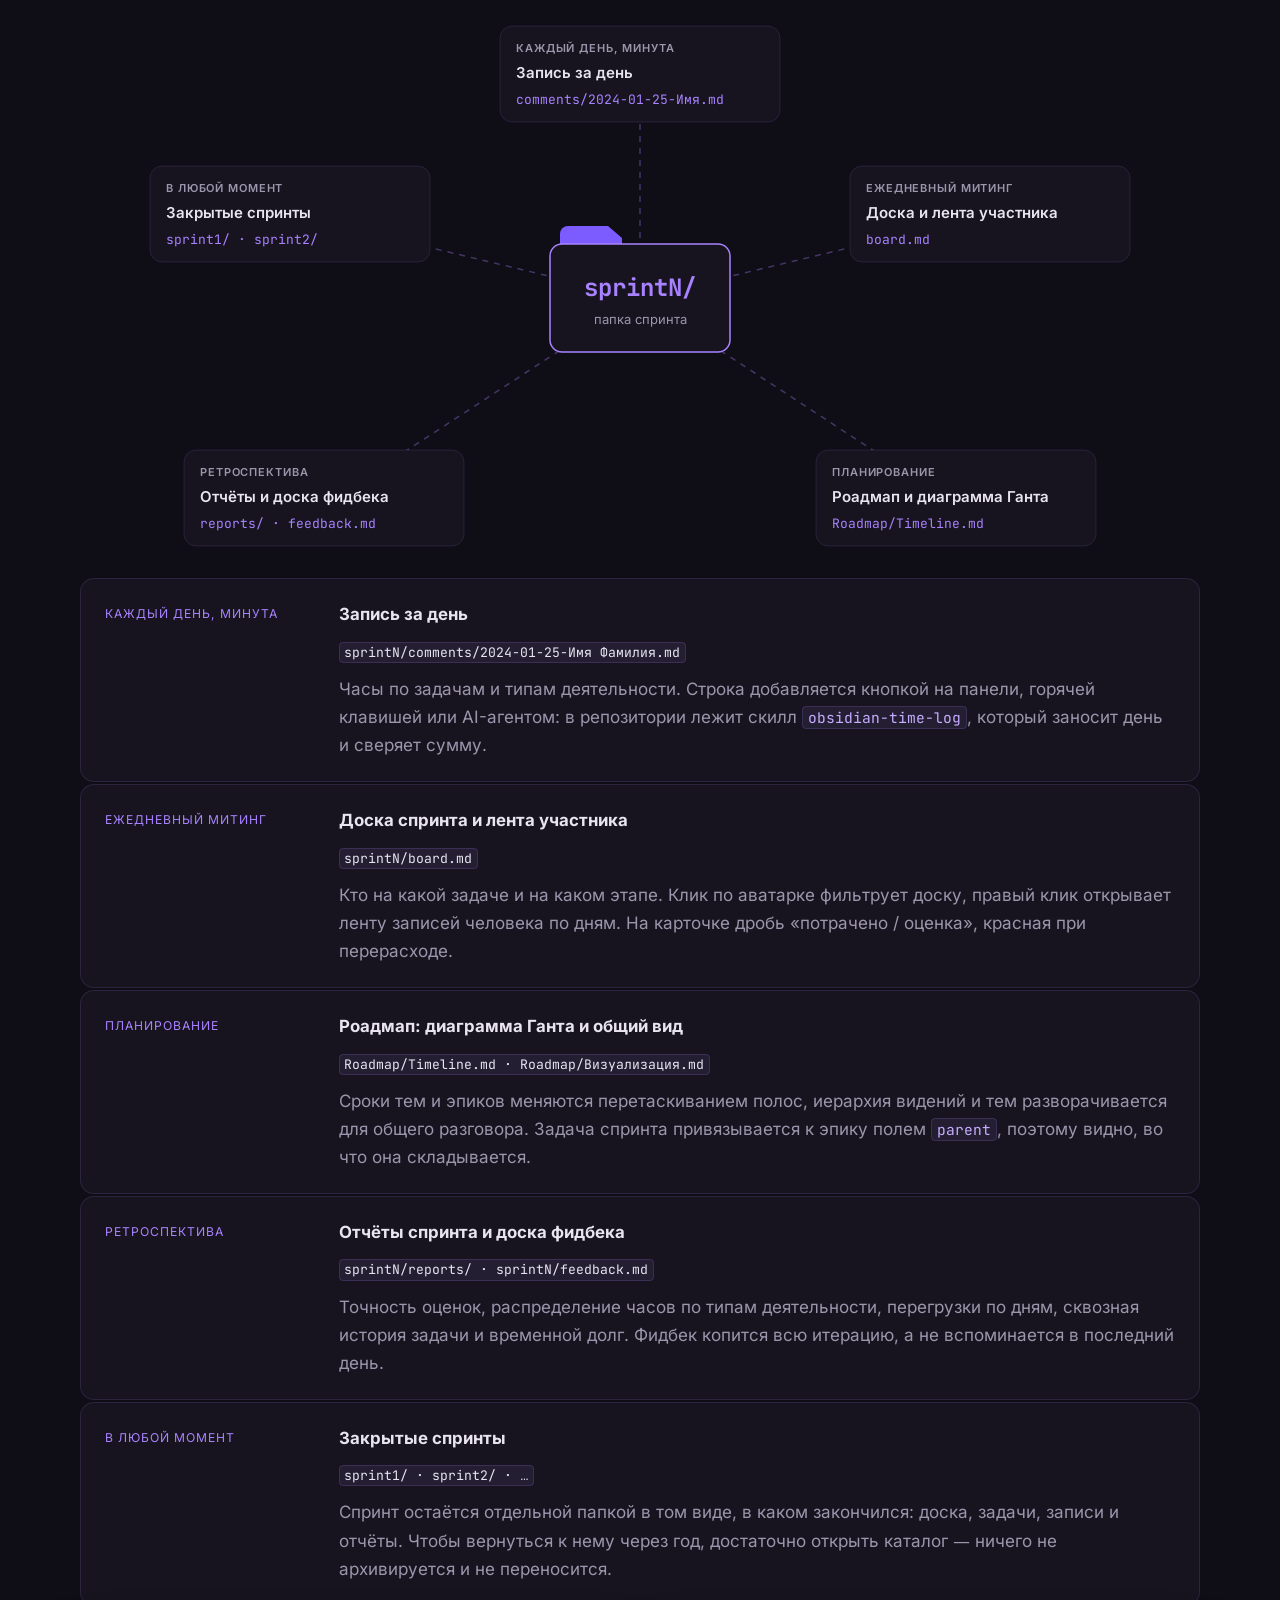
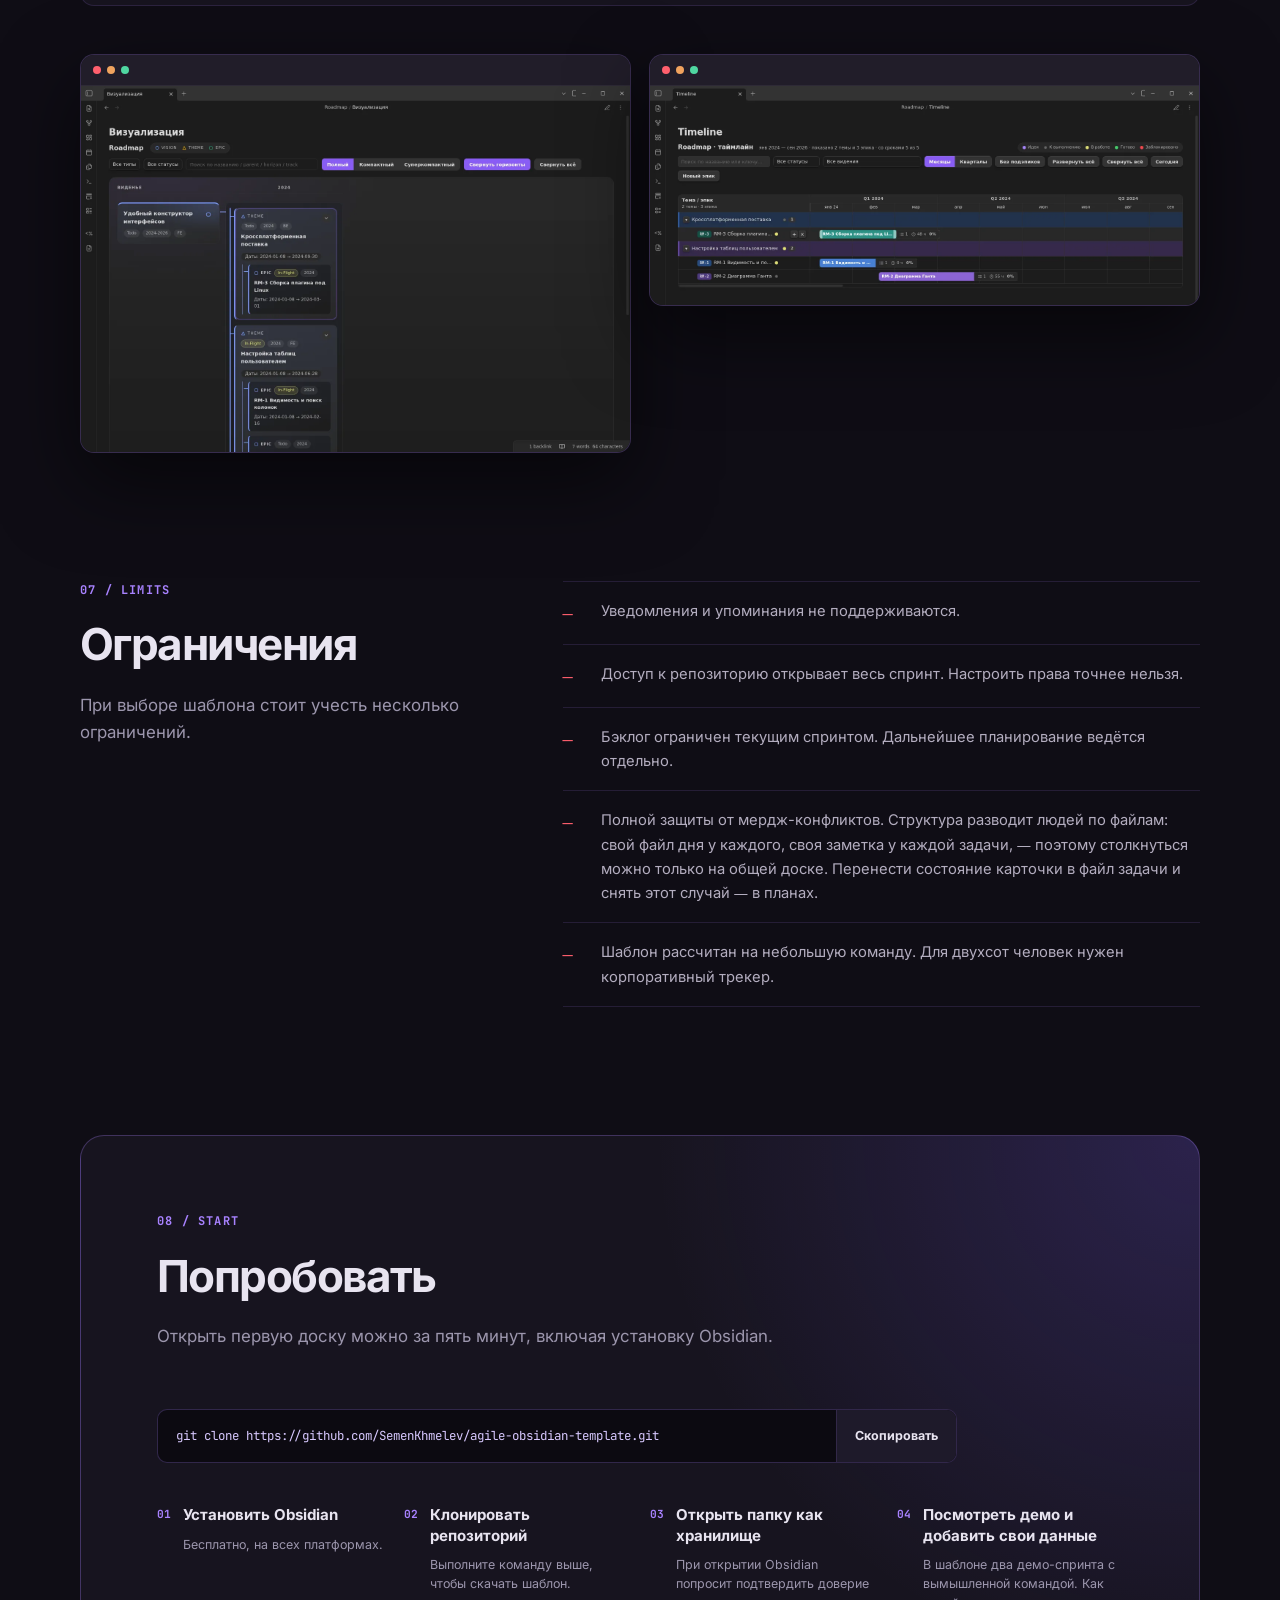
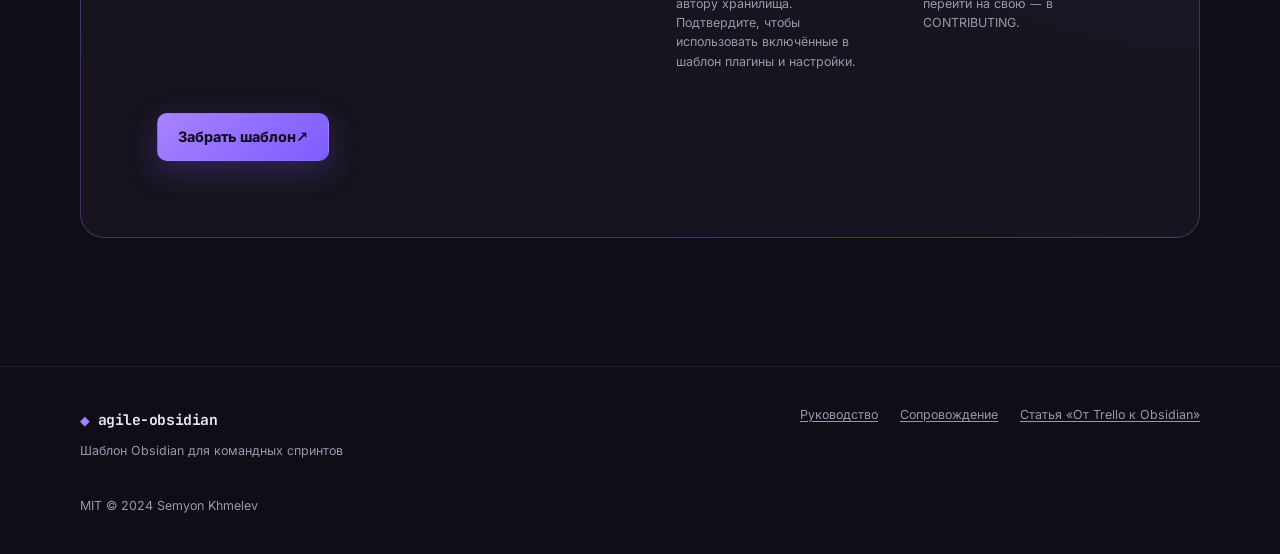
==== commit c06cefbe: "feat: Заменить список возможностей матрицей «ритуал → артефакт» Плоский перечень фич не отвечал на в" ====
--- a/index.html
+++ b/index.html
@@ -41,7 +41,7 @@
         
         <a href="#workflow">Воркфлоу</a>
         
-        <a href="#features">Возможности</a>
+        <a href="#artifacts">Артефакты</a>
         
         <a href="#start">Начать</a>
         
@@ -355,61 +355,118 @@
   </div>
 </section>
 
-    <section class="section reveal" id="features" aria-labelledby="features-title">
+    <section class="section reveal" id="artifacts" aria-labelledby="artifacts-title">
   <div class="container">
     <div class="section-heading">
-      <p class="section-kicker">06 / FEATURES</p>
-      <h2 id="features-title">Что внутри</h2>
-      <p>В шаблон включены плагины и скрипты. Два демо-спринта вымышленной команды показывают, как устроена работа.</p>
-    </div>
-    <div class="feature-grid">
-      
-      <article class="feature-card">
-        <span aria-hidden="true">+</span>
-        <h3>Учёт времени по типам деятельности</h3>
-        <p>Тип деятельности задаётся в строке: разработка, дизайн, ритуалы или поддержка</p>
-      </article>
-      
-      <article class="feature-card">
-        <span aria-hidden="true">+</span>
-        <h3>Дробь «потрачено / оценка»</h3>
-        <p>На карточке, в ленте и в отчётах, с подсветкой перерасхода</p>
-      </article>
-      
-      <article class="feature-card">
-        <span aria-hidden="true">+</span>
-        <h3>Сквозная история задачи</h3>
-        <p>Копии задачи связаны между спринтами; потраченное время суммируется</p>
-      </article>
-      
-      <article class="feature-card">
-        <span aria-hidden="true">+</span>
-        <h3>Временной долг</h3>
-        <p>Недоработанные часы фиксируются и закрываются отработкой</p>
-      </article>
-      
-      <article class="feature-card">
-        <span aria-hidden="true">+</span>
-        <h3>Отчёты спринта</h3>
-        <p>Точность оценок, часы по людям и дням, графики по типам деятельности</p>
-      </article>
-      
-      <article class="feature-card">
-        <span aria-hidden="true">+</span>
-        <h3>Roadmap</h3>
-        <p>Видения, темы и эпики, связанные со спринтовыми задачами</p>
-      </article>
-      
-      <article class="feature-card">
-        <span aria-hidden="true">+</span>
-        <h3>Диаграмма Ганта</h3>
-        <p>Сроки меняются перетаскиванием полос прямо на диаграмме</p>
-      </article>
-      
-      <article class="feature-card">
-        <span aria-hidden="true">+</span>
-        <h3>Фильтр по аватаркам и лента участника</h3>
-        <p>Доска фильтруется кликом, лента открывается правым кликом</p>
+      <p class="section-kicker">06 / ARTIFACTS</p>
+      <h2 id="artifacts-title">Ритуал и его артефакт</h2>
+      <p>У каждой практики команды есть свой файл. Ниже — что открывают, когда и зачем.</p>
+    </div>
+    <!-- Схема-«звезда»: пять артефактов спринта вокруг папки sprintN/ -->
+    <figure class="star" aria-label="Артефакты спринта в одной папке">
+      <svg class="star-svg" viewBox="0 0 1120 600" role="img" aria-labelledby="star-title star-desc" xmlns="http://www.w3.org/2000/svg">
+        <title id="star-title">Артефакты спринта в одной папке</title>
+        <desc id="star-desc">В центре папка спринта. Вокруг неё пять файлов: запись за день в comments, доска board.md, роадмап Roadmap/Timeline.md, отчёты в reports с доской фидбека feedback.md и закрытые спринты sprint1 и sprint2. У каждой практики команды свой файл, и все они лежат в папке спринта.</desc>
+
+        <!-- Лучи от центра к карточкам -->
+        <g class="star-rays" aria-hidden="true">
+          <line class="star-ray" x1="560" y1="320" x2="560" y2="96" />
+          <line class="star-ray" x1="560" y1="320" x2="910" y2="236" />
+          <line class="star-ray" x1="560" y1="320" x2="866" y2="520" />
+          <line class="star-ray" x1="560" y1="320" x2="254" y2="520" />
+          <line class="star-ray" x1="560" y1="320" x2="210" y2="236" />
+        </g>
+
+        <!-- Центр: папка спринта -->
+        <g class="star-center" aria-hidden="true">
+          <path class="star-folder-tab" d="M480 268 v-12 a8 8 0 0 1 8 -8 h40 l14 12 v8 z" />
+          <rect class="star-folder" x="470" y="266" width="180" height="108" rx="12" />
+          <text class="star-folder-name" x="560" y="318" text-anchor="middle">sprintN/</text>
+          <text class="star-folder-sub" x="560" y="346" text-anchor="middle">папка спринта</text>
+        </g>
+
+        <!-- Карточки артефактов -->
+        <g class="star-node star-node-1">
+          <rect class="star-card" x="420" y="48" width="280" height="96" rx="12" />
+          <text class="star-kicker" x="436" y="74">Каждый день, минута</text>
+          <text class="star-name" x="436" y="100">Запись за день</text>
+          <text class="star-path" x="436" y="126">comments/2024-01-25-Имя.md</text>
+        </g>
+
+        <g class="star-node star-node-2">
+          <rect class="star-card" x="770" y="188" width="280" height="96" rx="12" />
+          <text class="star-kicker" x="786" y="214">Ежедневный митинг</text>
+          <text class="star-name" x="786" y="240">Доска и лента участника</text>
+          <text class="star-path" x="786" y="266">board.md</text>
+        </g>
+
+        <g class="star-node star-node-3">
+          <rect class="star-card" x="736" y="472" width="280" height="96" rx="12" />
+          <text class="star-kicker" x="752" y="498">Планирование</text>
+          <text class="star-name" x="752" y="524">Роадмап и диаграмма Ганта</text>
+          <text class="star-path" x="752" y="550">Roadmap/Timeline.md</text>
+        </g>
+
+        <g class="star-node star-node-4">
+          <rect class="star-card" x="104" y="472" width="280" height="96" rx="12" />
+          <text class="star-kicker" x="120" y="498">Ретроспектива</text>
+          <text class="star-name" x="120" y="524">Отчёты и доска фидбека</text>
+          <text class="star-path" x="120" y="550">reports/ · feedback.md</text>
+        </g>
+
+        <g class="star-node star-node-5">
+          <rect class="star-card" x="70" y="188" width="280" height="96" rx="12" />
+          <text class="star-kicker" x="86" y="214">В любой момент</text>
+          <text class="star-name" x="86" y="240">Закрытые спринты</text>
+          <text class="star-path" x="86" y="266">sprint1/ · sprint2/</text>
+        </g>
+      </svg>
+    </figure>
+    <div class="artifact-list">
+      
+      <article class="artifact-row">
+        <p class="artifact-when">Каждый день, минута</p>
+        <div class="artifact-body">
+          <h3>Запись за день</h3>
+          <p class="artifact-path"><code>sprintN/comments/2024-01-25-Имя Фамилия.md</code></p>
+          <p>Часы по задачам и типам деятельности. Строка добавляется кнопкой на панели, горячей клавишей или AI-агентом: в репозитории лежит скилл <code>obsidian-time-log</code>, который заносит день и сверяет сумму.</p>
+        </div>
+      </article>
+      
+      <article class="artifact-row">
+        <p class="artifact-when">Ежедневный митинг</p>
+        <div class="artifact-body">
+          <h3>Доска спринта и лента участника</h3>
+          <p class="artifact-path"><code>sprintN/board.md</code></p>
+          <p>Кто на какой задаче и на каком этапе. Клик по аватарке фильтрует доску, правый клик открывает ленту записей человека по дням. На карточке дробь «потрачено / оценка», красная при перерасходе.</p>
+        </div>
+      </article>
+      
+      <article class="artifact-row">
+        <p class="artifact-when">Планирование</p>
+        <div class="artifact-body">
+          <h3>Роадмап: диаграмма Ганта и общий вид</h3>
+          <p class="artifact-path"><code>Roadmap/Timeline.md · Roadmap/Визуализация.md</code></p>
+          <p>Сроки тем и эпиков меняются перетаскиванием полос, иерархия видений и тем разворачивается для общего разговора. Задача спринта привязывается к эпику полем <code>parent</code>, поэтому видно, во что она складывается.</p>
+        </div>
+      </article>
+      
+      <article class="artifact-row">
+        <p class="artifact-when">Ретроспектива</p>
+        <div class="artifact-body">
+          <h3>Отчёты спринта и доска фидбека</h3>
+          <p class="artifact-path"><code>sprintN/reports/ · sprintN/feedback.md</code></p>
+          <p>Точность оценок, распределение часов по типам деятельности, перегрузки по дням, сквозная история задачи и временной долг. Фидбек копится всю итерацию, а не вспоминается в последний день.</p>
+        </div>
+      </article>
+      
+      <article class="artifact-row">
+        <p class="artifact-when">В любой момент</p>
+        <div class="artifact-body">
+          <h3>Закрытые спринты</h3>
+          <p class="artifact-path"><code>sprint1/ · sprint2/ · …</code></p>
+          <p>Спринт остаётся отдельной папкой в том виде, в каком закончился: доска, задачи, записи и отчёты. Чтобы вернуться к нему через год, достаточно открыть каталог — ничего не архивируется и не переносится.</p>
+        </div>
       </article>
       
     </div>
@@ -441,7 +498,7 @@
       
       <li><span aria-hidden="true">—</span><p>Бэклог ограничен текущим спринтом. Дальнейшее планирование ведётся отдельно.</p></li>
       
-      <li><span aria-hidden="true">—</span><p>На доске возможны мердж-конфликты. Частый обмен изменениями снижает их вероятность.</p></li>
+      <li><span aria-hidden="true">—</span><p>Полной защиты от мердж-конфликтов. Структура разводит людей по файлам: свой файл дня у каждого, своя заметка у каждой задачи, — поэтому столкнуться можно только на общей доске. Перенести состояние карточки в файл задачи и снять этот случай — в планах.</p></li>
       
       <li><span aria-hidden="true">—</span><p>Шаблон рассчитан на небольшую команду. Для двухсот человек нужен корпоративный трекер.</p></li>
       
--- a/assets/css/site.css
+++ b/assets/css/site.css
@@ -825,6 +825,55 @@
   font-size: 1.2rem;
 }
 
+/* Матрица «ритуал → артефакт»: слева когда, справа что открывают и зачем. */
+.artifact-list {
+  display: flex;
+  flex-direction: column;
+  gap: 2px;
+  margin-bottom: 28px;
+}
+
+.artifact-row {
+  display: grid;
+  grid-template-columns: 210px 1fr;
+  gap: 24px;
+  padding: 22px 24px;
+  border: 1px solid var(--border);
+  border-radius: var(--radius);
+  background: var(--surface);
+}
+
+.artifact-when {
+  margin: 0;
+  font-family: var(--mono);
+  font-size: .76rem;
+  letter-spacing: .08em;
+  text-transform: uppercase;
+  color: var(--accent);
+  padding-top: 3px;
+}
+
+.artifact-body h3 {
+  margin: 0 0 8px;
+  font-size: 1.05rem;
+}
+
+.artifact-body p {
+  margin: 0;
+  color: var(--muted);
+}
+
+.artifact-path {
+  margin: 0 0 10px !important;
+  overflow-x: auto;
+}
+
+.artifact-path code {
+  font-size: .82rem;
+  color: var(--text);
+  white-space: nowrap;
+}
+
 .feature-shots {
   display: grid;
   grid-template-columns: 1fr 1fr;
@@ -1052,6 +1101,11 @@
 }
 
 @media (max-width: 900px) {
+  .artifact-row {
+    grid-template-columns: 1fr;
+    gap: 10px;
+  }
+
   .site-nav { display: none; }
   .nav-actions { margin-left: auto; }
   .workflow-list::before { left: 10px; }
@@ -1073,6 +1127,10 @@
 }
 
 @media (max-width: 640px) {
+  /* На телефоне длинные пути переносим, а не прячем в горизонтальную прокрутку. */
+  .artifact-path { overflow-x: visible; }
+  .artifact-path code { white-space: normal; overflow-wrap: anywhere; }
+
   .container { width: min(calc(100% - 32px), var(--maxw)); }
   .nav-shell { min-height: 60px; gap: 12px; }
   .brand { font-size: .78rem; }
@@ -1118,3 +1176,111 @@
     opacity: 1;
   }
 }
+
+/* Схема-«звезда» артефактов спринта (_src/sections/_star.html) */
+
+.star {
+  margin: 0;
+  width: 100%;
+  max-width: 1120px;
+}
+
+.star-svg {
+  display: block;
+  width: 100%;
+  height: auto;
+  font-family: "Inter", system-ui, sans-serif;
+}
+
+/* Лучи */
+.star-ray {
+  stroke: rgba(168, 130, 255, .35);
+  stroke-width: 1.5;
+  stroke-dasharray: 6 6;
+}
+
+/* Центр */
+.star-folder {
+  fill: #17141f;
+  stroke: #a882ff;
+  stroke-width: 1.5;
+}
+
+.star-folder-tab {
+  fill: #7c5cff;
+}
+
+.star-folder-name {
+  font-family: "JetBrains Mono", ui-monospace, monospace;
+  font-size: 24px;
+  font-weight: 700;
+  fill: #a882ff;
+}
+
+.star-folder-sub {
+  font-size: 13px;
+  fill: #9c96ad;
+}
+
+/* Карточки */
+.star-card {
+  fill: #17141f;
+  stroke: rgba(168, 130, 255, .14);
+  stroke-width: 1;
+}
+
+.star-kicker {
+  font-size: 11px;
+  font-weight: 600;
+  letter-spacing: .08em;
+  text-transform: uppercase;
+  fill: #9c96ad;
+}
+
+.star-name {
+  font-size: 15px;
+  font-weight: 600;
+  fill: #e8e4f0;
+}
+
+.star-path {
+  font-family: "JetBrains Mono", ui-monospace, monospace;
+  font-size: 13px;
+  fill: #a882ff;
+}
+
+/* Лёгкое появление: центр, затем лучи и карточки по очереди */
+.star-center,
+.star-node {
+  animation: star-fade .5s ease-out both;
+}
+
+.star-rays {
+  animation: star-fade .6s ease-out .2s both;
+}
+
+.star-node-1 { animation-delay: .25s; }
+.star-node-2 { animation-delay: .35s; }
+.star-node-3 { animation-delay: .45s; }
+.star-node-4 { animation-delay: .55s; }
+.star-node-5 { animation-delay: .65s; }
+
+@keyframes star-fade {
+  from { opacity: 0; }
+  to   { opacity: 1; }
+}
+
+@media (prefers-reduced-motion: reduce) {
+  .star-center,
+  .star-node,
+  .star-rays {
+    animation: none;
+  }
+}
+
+/* На телефоне схему прячем: ниже на странице тот же список из пяти строк */
+@media (max-width: 719px) {
+  .star {
+    display: none;
+  }
+}
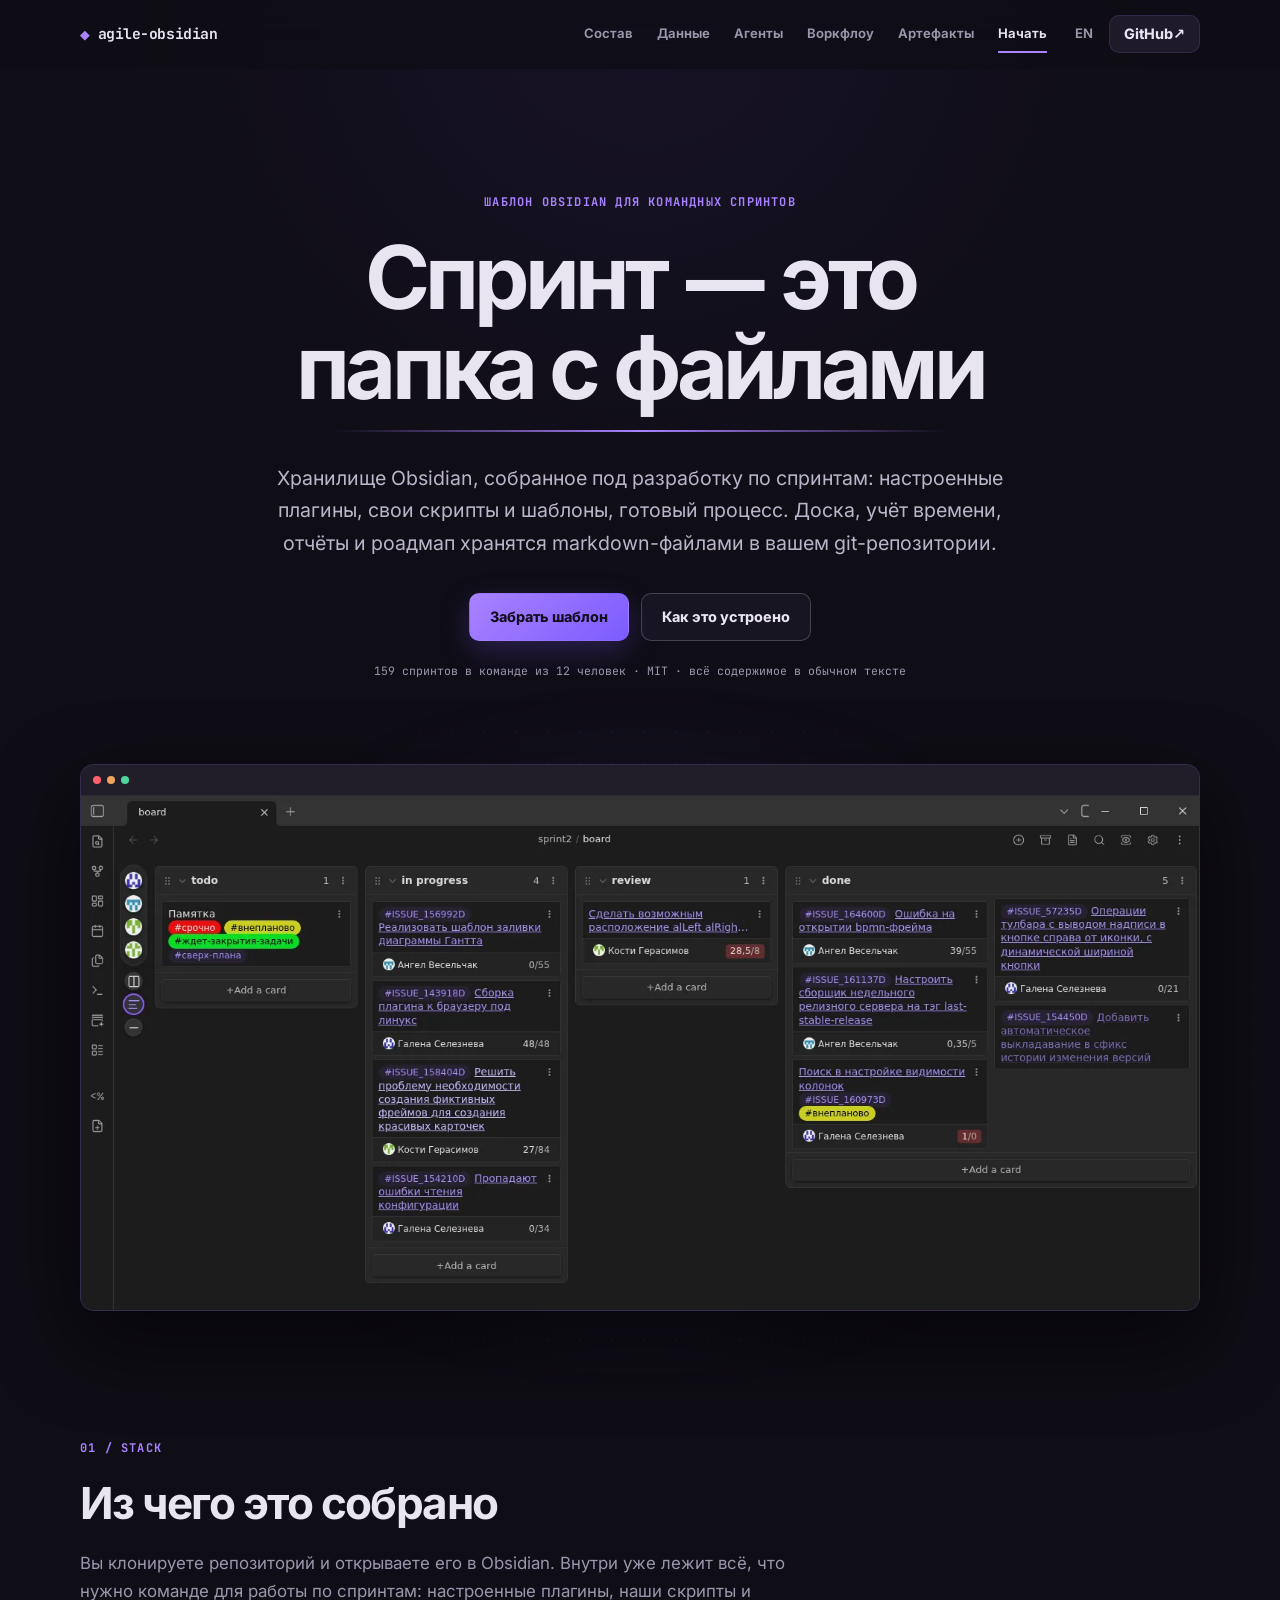
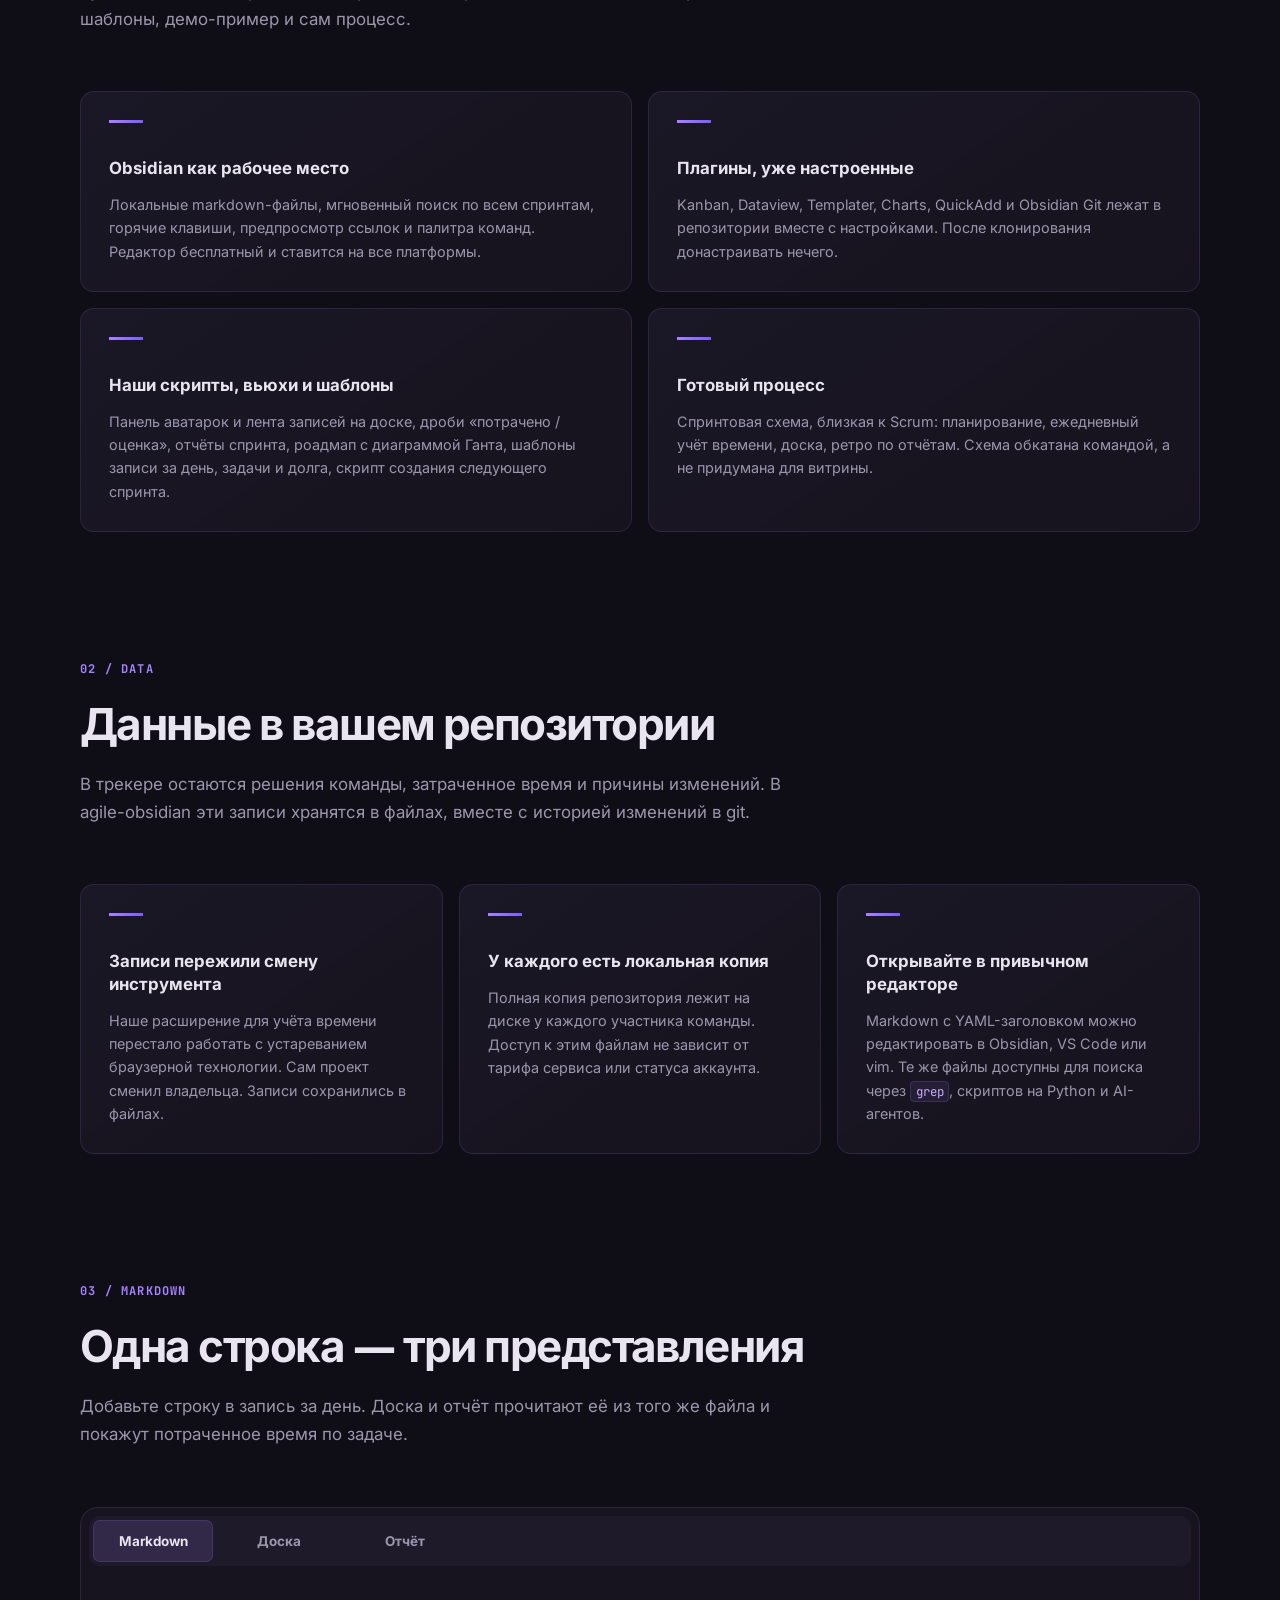
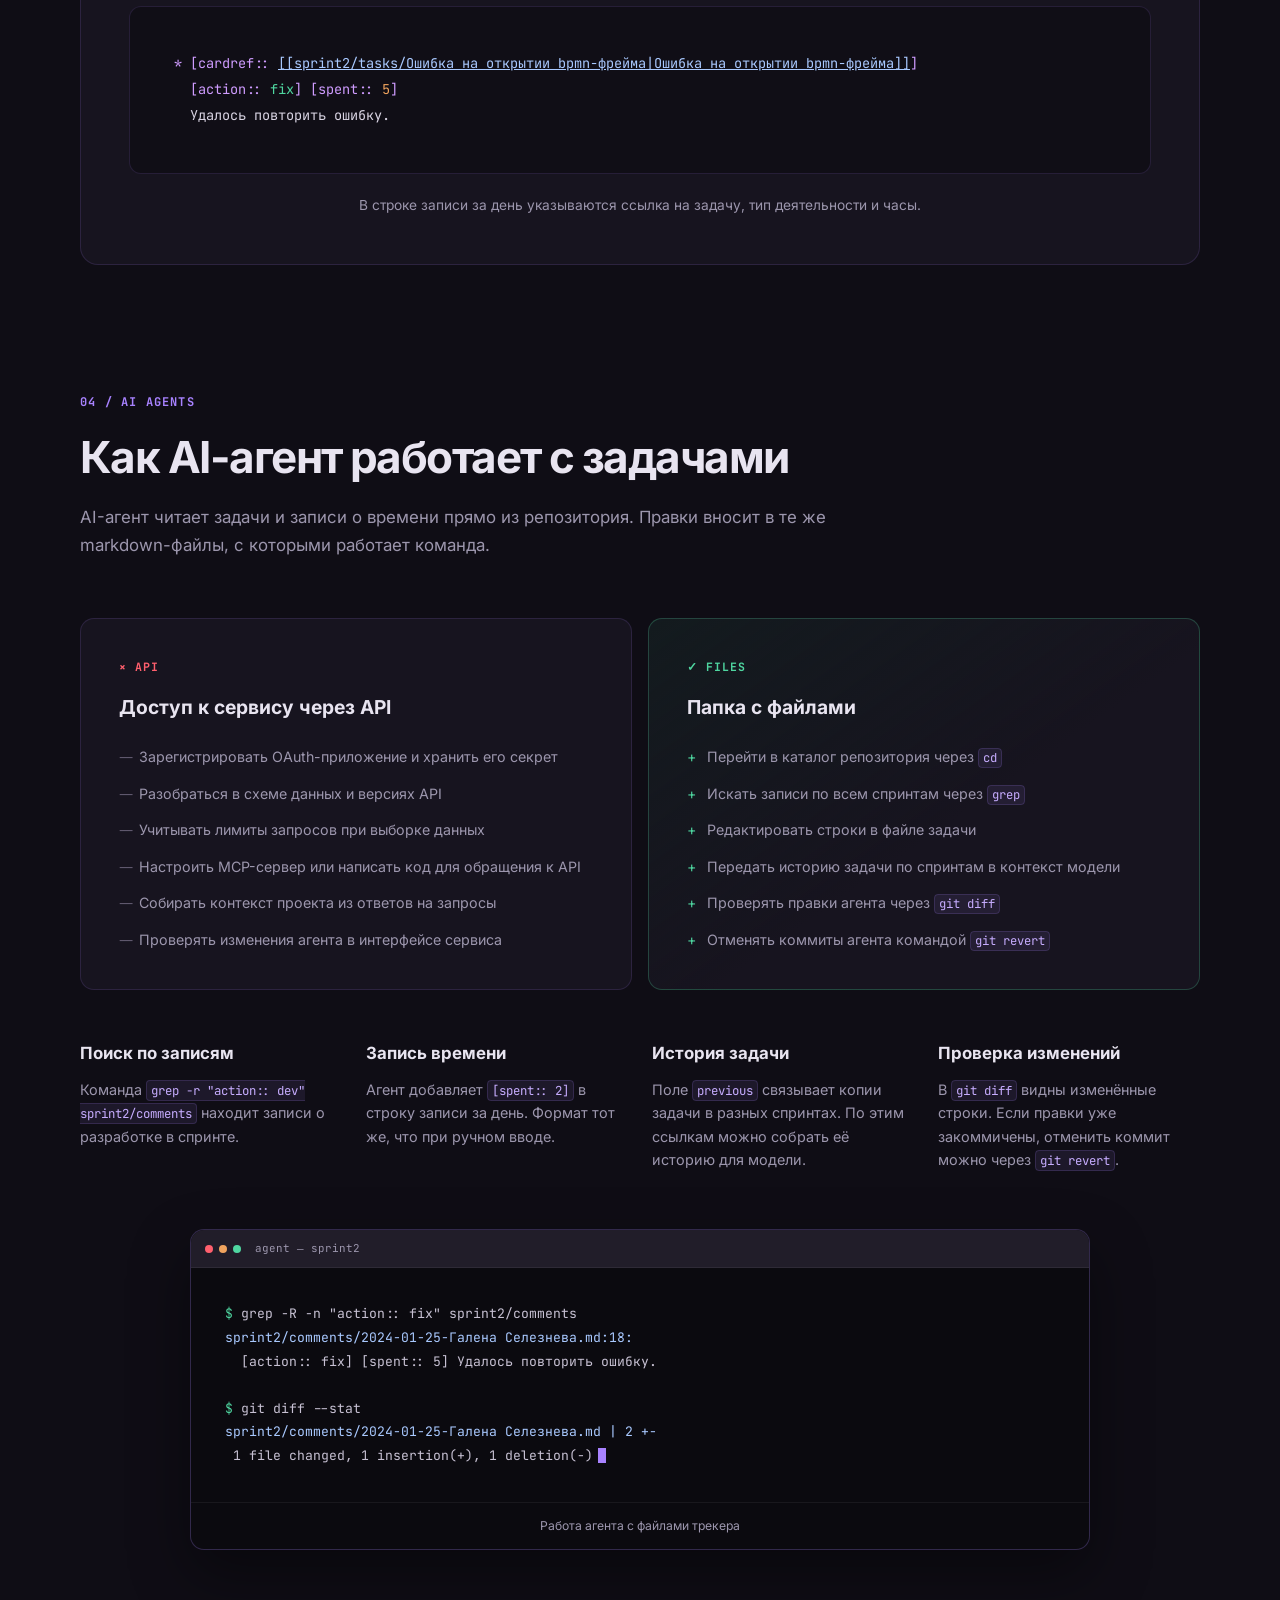
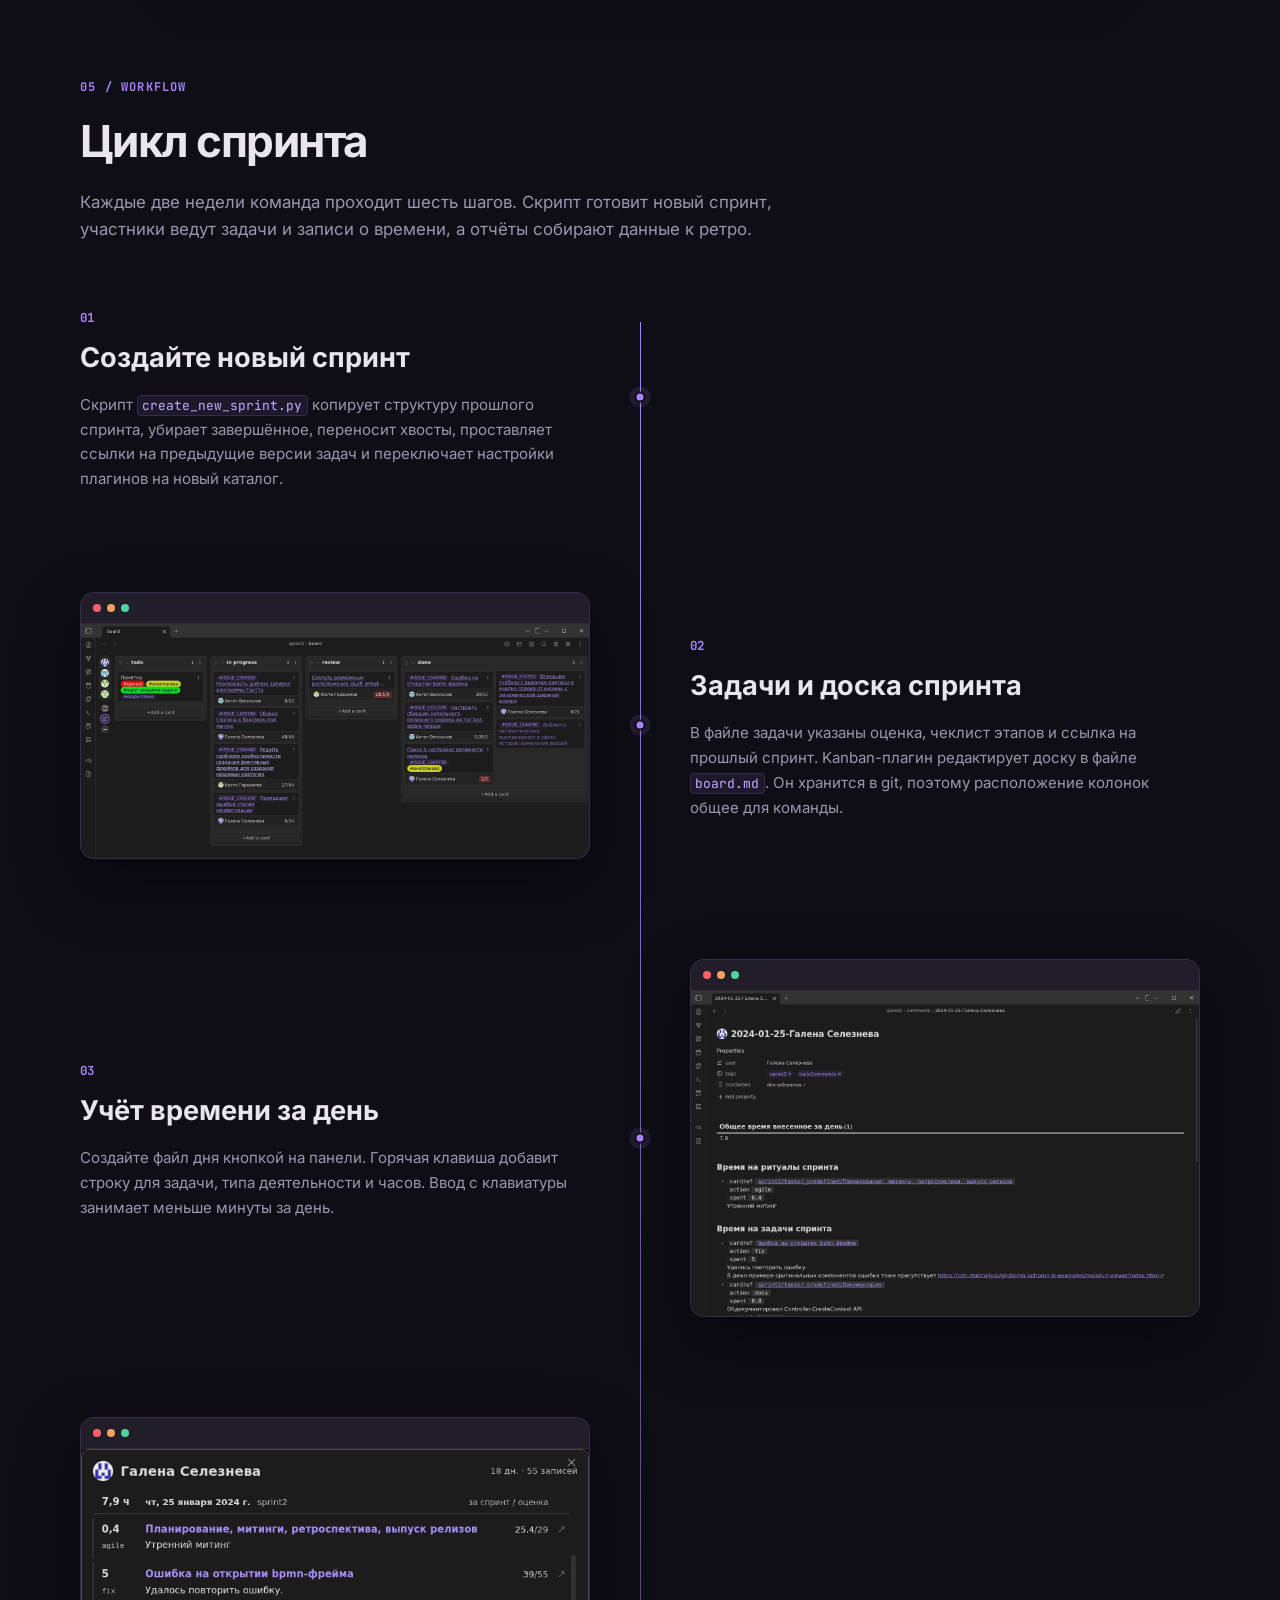
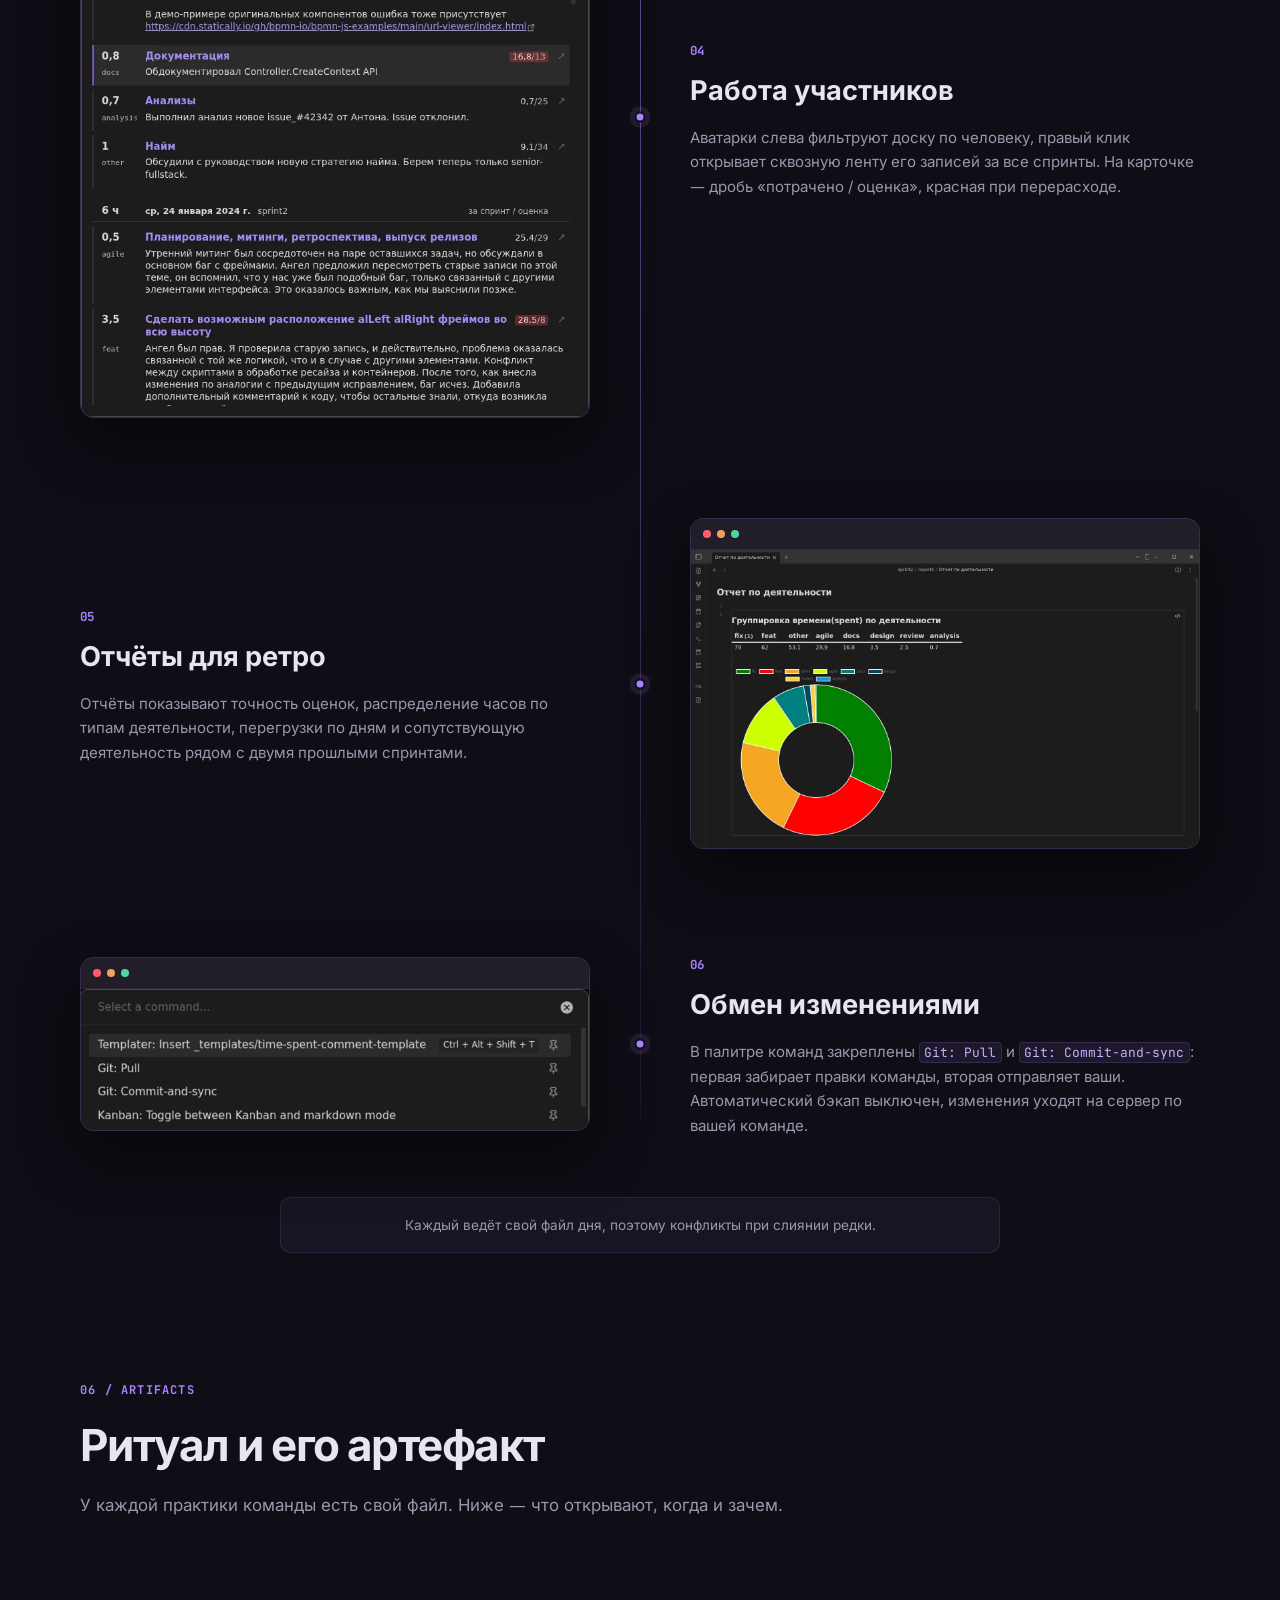
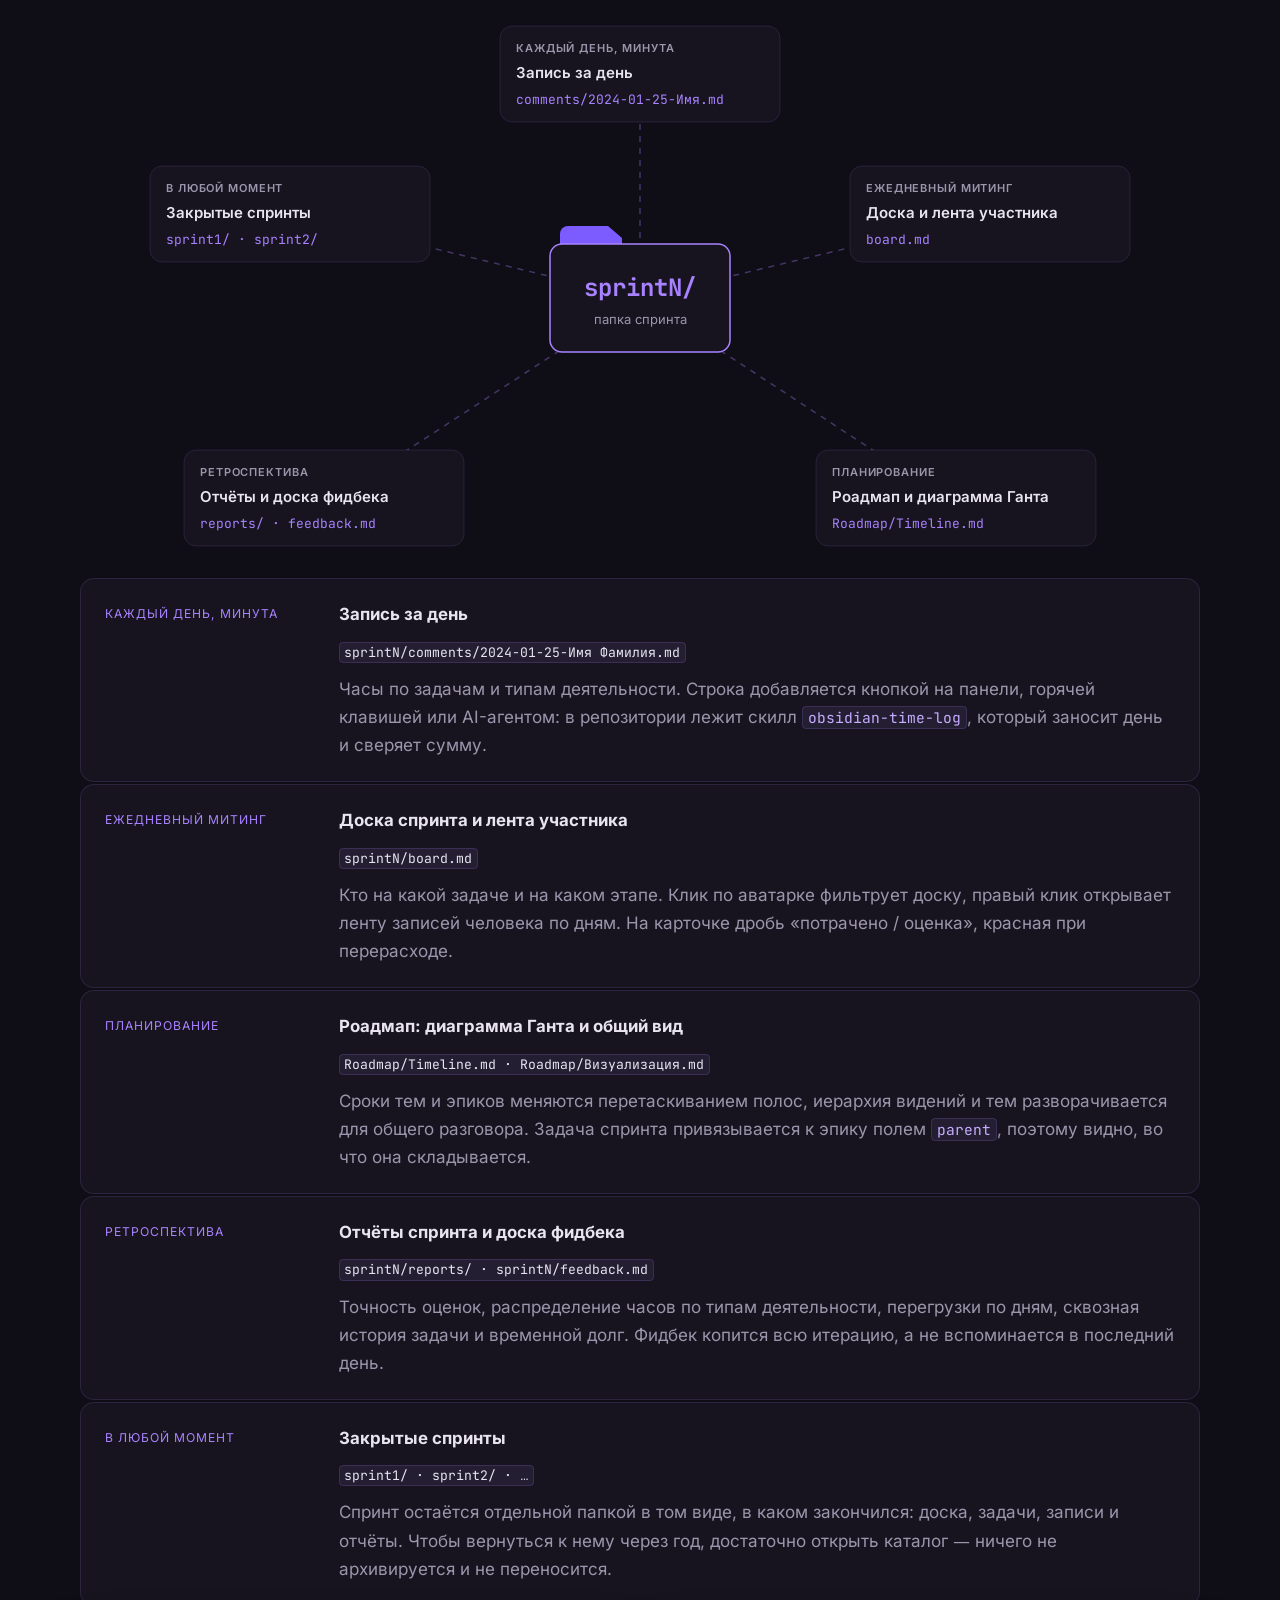
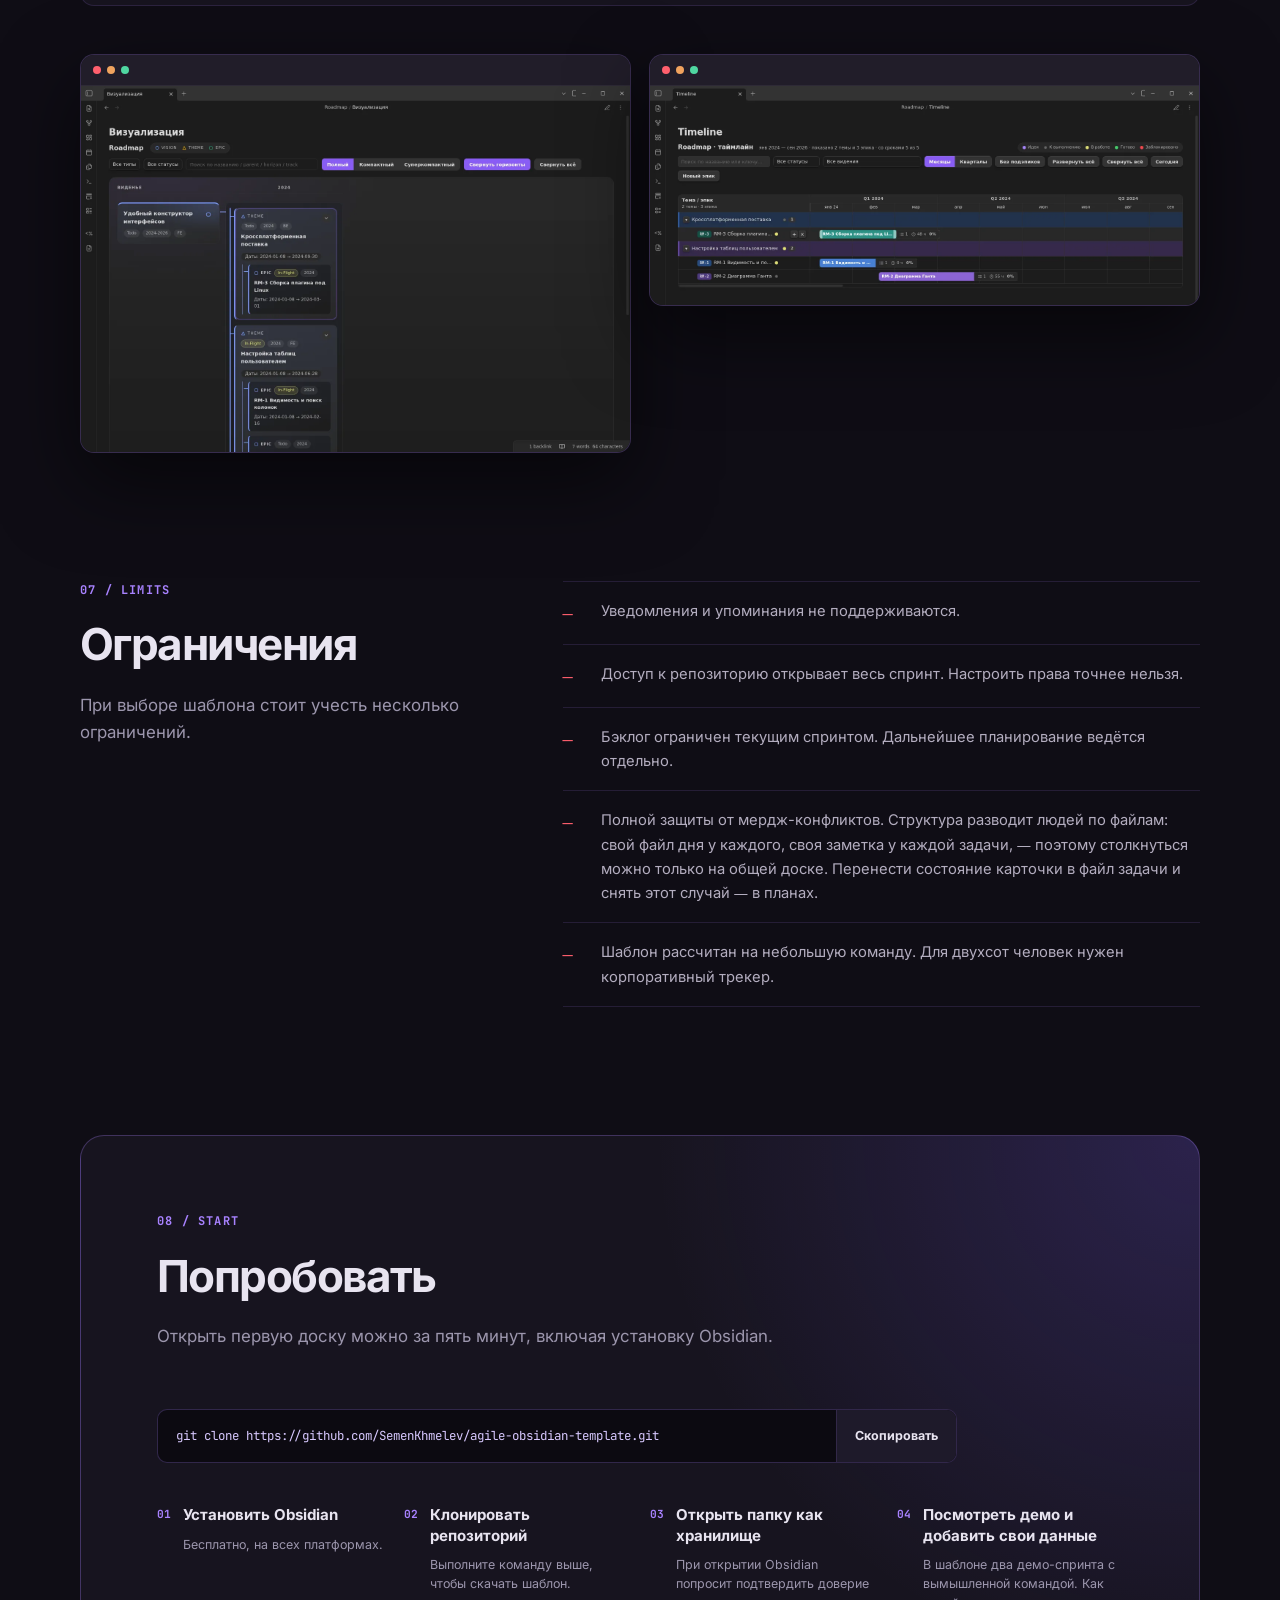
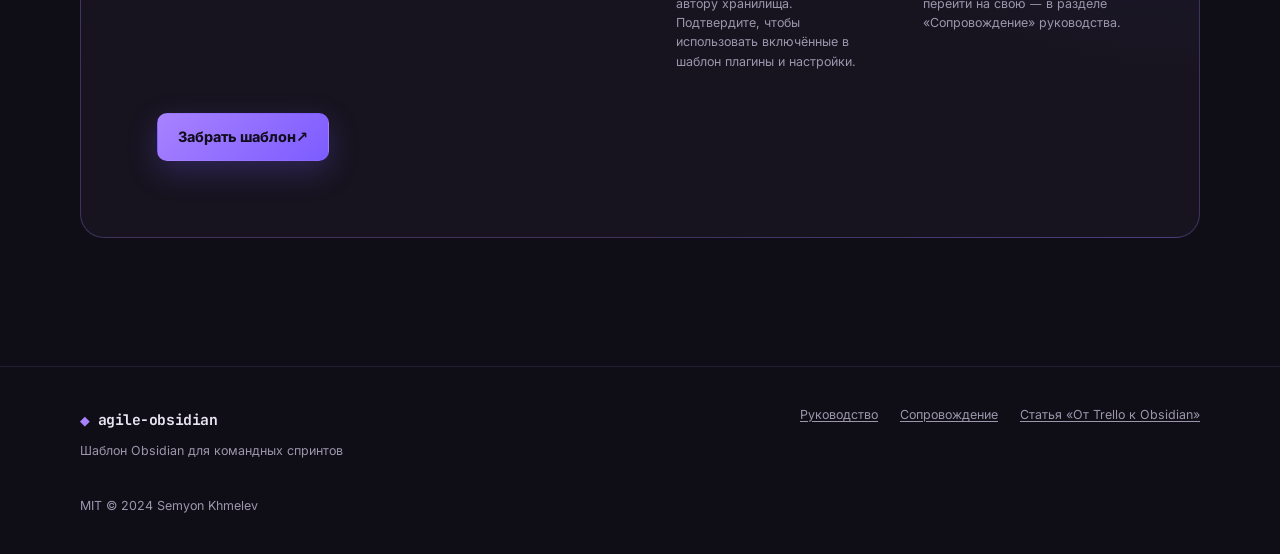
==== commit 1f0c133c: "fix: Поправить ссылку футера после слияния CONTRIBUTING с README Ссылка вела на файл CONTRIBUTING.md" ====
--- a/index.html
+++ b/index.html
@@ -544,7 +544,7 @@
       <li>
         <div>
           <h3>Посмотреть демо и добавить свои данные</h3>
-          <p>В шаблоне два демо-спринта с вымышленной командой. Как перейти на свою — в CONTRIBUTING.</p>
+          <p>В шаблоне два демо-спринта с вымышленной командой. Как перейти на свою — в разделе «Сопровождение» руководства.</p>
         </div>
       </li>
       
@@ -563,7 +563,7 @@
       </div>
       <nav class="footer-links" aria-label="Шаблон Obsidian для командных спринтов">
         <a href="https://github.com/SemenKhmelev/agile-obsidian-template#readme">Руководство</a>
-        <a href="https://github.com/SemenKhmelev/agile-obsidian-template/blob/master/CONTRIBUTING.md">Сопровождение</a>
+        <a href="https://github.com/SemenKhmelev/agile-obsidian-template#сопровождение">Сопровождение</a>
         <a href="https://habr.com/ru/articles/864466/">Статья «От Trello к Obsidian»</a>
       </nav>
       <p class="license">MIT © 2024 Semyon Khmelev</p>
